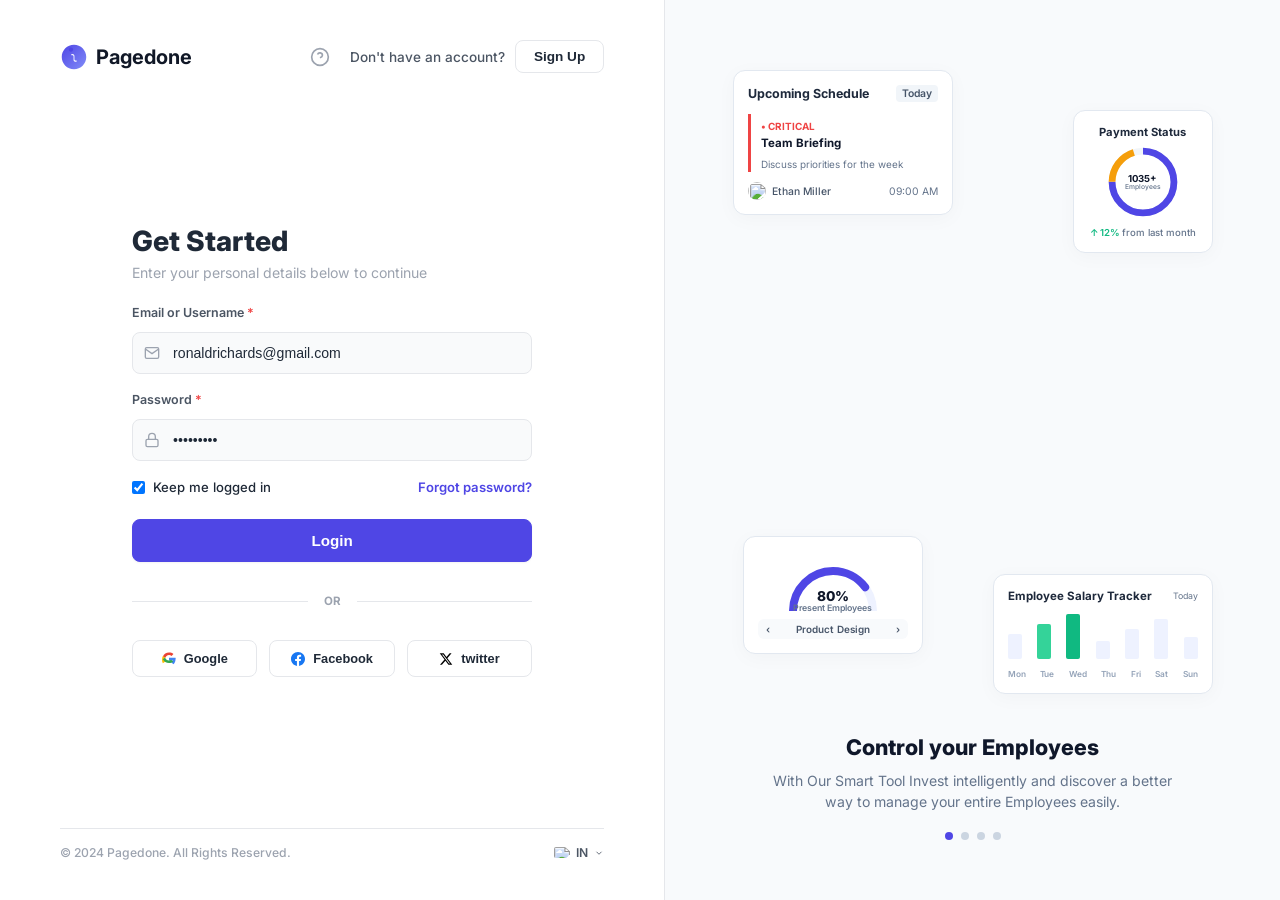
==== frontend/index.html @ 787dd446 "Refactor project architecture into src and frontend directories" ====
<!DOCTYPE html>
<html lang="en">
<head>
  <meta charset="UTF-8">
  <meta name="viewport" content="width=device-width, initial-scale=1.0">
  <title>Pagedone HR Dashboard</title>
  <link rel="preconnect" href="https://fonts.googleapis.com">
  <link rel="preconnect" href="https://fonts.gstatic.com" crossorigin>
  <link href="https://fonts.googleapis.com/css2?family=Inter:wght@400;500;600;700&display=swap" rel="stylesheet">
  <link rel="stylesheet" href="css/styles.css">
</head>
<body>
  <!-- Login Page Container -->
  <div id="loginPageView" style="display: flex; min-height: 100vh; font-family: 'Inter', sans-serif; background: #FFFFFF; width: 100%;">
    <!-- Left panel (Auth Form) -->
    <div style="flex: 1.1; display: flex; flex-direction: column; justify-content: space-between; padding: 40px 60px; box-sizing: border-box; min-width: 480px; position: relative;">
      
      <!-- Top header bar -->
      <div style="display: flex; justify-content: space-between; align-items: center; width: 100%;">
        <!-- Brand logo -->
        <div style="display: flex; align-items: center; gap: 8px;">
          <svg width="28" height="28" viewBox="0 0 32 32" fill="none" xmlns="http://www.w3.org/2000/svg">
            <path d="M16 2C8.268 2 2 8.268 2 16C2 23.732 8.268 30 16 30C23.732 30 30 23.732 30 16C30 8.268 23.732 2 16 2ZM18.25 21.5C16.5 21.5 15.5 20.5 15.5 19V15.5C15.5 14.5 15 14 14 14H13V12.5H14C15.5 12.5 16.5 13.5 16.5 15V18.5C16.5 19.5 17 20 18 20H19V21.5H18.25Z" fill="url(#login-brand-grad)"/>
            <path d="M12.5 10C13.8807 10 15 8.88071 15 7.5C15 6.11929 13.8807 5 12.5 5C11.1193 5 10 6.11929 10 7.5C10 8.88071 11.1193 10 12.5 10Z" fill="#4F46E5"/>
            <defs>
              <linearGradient id="login-brand-grad" x1="2" y1="2" x2="30" y2="30" gradientUnits="userSpaceOnUse">
                <stop stop-color="#4F46E5"/>
                <stop offset="1" stop-color="#818CF8"/>
              </linearGradient>
            </defs>
          </svg>
          <span style="font-size: 1.25rem; font-weight: 700; color: #111827;">Pagedone</span>
        </div>

        <!-- Help and Sign up -->
        <div style="display: flex; align-items: center; gap: 20px;">
          <!-- Help Icon -->
          <a href="#" style="color: var(--text-muted); display: flex; align-items: center; justify-content: center; text-decoration: none;">
            <svg width="20" height="20" viewBox="0 0 24 24" fill="none" stroke="currentColor" stroke-width="2"><circle cx="12" cy="12" r="10"></circle><path d="M9.09 9a3 3 0 0 1 5.83 1c0 2-3 3-3 3"></path><line x1="12" y1="17" x2="12.01" y2="17"></line></svg>
          </a>
          <div style="display: flex; align-items: center; gap: 10px;">
            <span style="font-size: 0.85rem; color: var(--text-medium); font-weight: 500;">Don't have an account?</span>
            <button style="border: 1px solid var(--border); background: white; color: var(--text-dark); padding: 8px 18px; border-radius: 8px; font-size: 0.85rem; font-weight: 600; cursor: pointer; transition: all 0.2s;">Sign Up</button>
          </div>
        </div>
      </div>

      <!-- Auth views wrapper -->
      <div style="max-width: 400px; width: 100%; margin: 60px auto; position: relative;">
        
        <!-- 1. Login View -->
        <div id="loginFormContainer" style="display: flex; flex-direction: column; gap: 24px; width: 100%;">
          <div>
            <h2 style="font-size: 1.75rem; font-weight: 800; color: var(--text-dark); margin: 0 0 6px 0;">Get Started</h2>
            <p style="font-size: 0.88rem; color: var(--text-muted); margin: 0;">Enter your personal details below to continue</p>
          </div>

          <form id="loginForm" style="display: flex; flex-direction: column; gap: 18px;">
            <!-- Email / Username field -->
            <div class="form-group">
              <label style="font-size: 0.78rem; font-weight: 600; color: var(--text-medium); margin-bottom: 6px; display: block;">Email or Username <span style="color: var(--red);">*</span></label>
              <div style="position: relative; width: 100%;">
                <input type="text" id="loginUsername" style="width: 100%; padding: 12px 12px 12px 40px; border: 1px solid var(--border); border-radius: 8px; font-size: 0.88rem; box-sizing: border-box;" placeholder="ronaldrichards@pagedone.com" required value="ronaldrichards@gmail.com">
                <span style="position: absolute; left: 12px; top: 50%; transform: translateY(-50%); color: var(--text-muted); display: flex; align-items: center; justify-content: center;">
                  <svg width="16" height="16" viewBox="0 0 24 24" fill="none" stroke="currentColor" stroke-width="2"><path d="M4 4h16c1.1 0 2 .9 2 2v12c0 1.1-.9 2-2 2H4c-1.1 0-2-.9-2-2V6c0-1.1.9-2 2-2z"></path><polyline points="22,6 12,13 2,6"></polyline></svg>
                </span>
              </div>
            </div>

            <!-- Password field -->
            <div class="form-group">
              <label style="font-size: 0.78rem; font-weight: 600; color: var(--text-medium); margin-bottom: 6px; display: block;">Password <span style="color: var(--red);">*</span></label>
              <div style="position: relative; width: 100%;">
                <input type="password" id="loginPassword" style="width: 100%; padding: 12px 12px 12px 40px; border: 1px solid var(--border); border-radius: 8px; font-size: 0.88rem; box-sizing: border-box;" placeholder="••••••••••" required value="123456789">
                <span style="position: absolute; left: 12px; top: 50%; transform: translateY(-50%); color: var(--text-muted); display: flex; align-items: center; justify-content: center;">
                  <svg width="16" height="16" viewBox="0 0 24 24" fill="none" stroke="currentColor" stroke-width="2"><rect x="3" y="11" width="18" height="11" rx="2" ry="2"></rect><path d="M7 11V7a5 5 0 0 1 10 0v4"></path></svg>
                </span>
              </div>
            </div>

            <!-- Remember me row -->
            <div style="display: flex; justify-content: space-between; align-items: center;">
              <label style="display: flex; align-items: center; gap: 8px; font-size: 0.82rem; color: var(--text-dark); cursor: pointer; font-weight: 500;">
                <input type="checkbox" id="loginKeepMe" checked style="cursor: pointer;">
                Keep me logged in
              </label>
              <a href="#" id="forgotPasswordBtn" style="font-size: 0.82rem; color: var(--primary); text-decoration: none; font-weight: 600;">Forgot password?</a>
            </div>

            <!-- Login Button -->
            <button type="submit" class="btn-primary" style="width: 100%; padding: 12px; border-radius: 8px; background: var(--primary); border: 1px solid var(--primary); font-size: 0.95rem; font-weight: 700; cursor: pointer; color: white; margin-top: 6px; box-shadow: var(--shadow-sm);">Login</button>
          </form>

          <!-- OR Divider -->
          <div style="display: flex; align-items: center; justify-content: center; width: 100%; gap: 16px; margin: 8px 0;">
            <div style="flex-grow: 1; height: 1px; background: var(--border);"></div>
            <span style="font-size: 0.72rem; color: var(--text-muted); font-weight: 700;">OR</span>
            <div style="flex-grow: 1; height: 1px; background: var(--border);"></div>
          </div>

          <!-- OAuth Grid -->
          <div style="display: grid; grid-template-columns: 1fr 1fr 1fr; gap: 12px; width: 100%;">
            <button type="button" style="border: 1px solid var(--border); border-radius: 8px; padding: 10px; background: white; font-size: 0.8rem; font-weight: 600; color: var(--text-dark); display: flex; align-items: center; justify-content: center; gap: 8px; cursor: pointer;">
              <svg width="14" height="14" viewBox="0 0 24 24"><path fill="#EA4335" d="M12 5.04c1.67 0 3.19.57 4.37 1.7l3.26-3.26C17.66 1.7 15.02 1 12 1 7.35 1 3.39 3.65 1.5 7.5l3.85 2.99C6.27 7.23 8.89 5.04 12 5.04z"/><path fill="#4285F4" d="M23.49 12.27c0-.82-.07-1.6-.21-2.36H12v4.47h6.44c-.28 1.48-1.12 2.73-2.38 3.58l3.7 2.87c2.16-1.99 3.41-4.92 3.41-8.56z"/><path fill="#FBBC05" d="M5.35 14.5c-.24-.72-.38-1.49-.38-2.3s.14-1.58.38-2.3L1.5 6.91C.54 8.84 0 10.97 0 13.2s.54 4.36 1.5 6.29l3.85-2.99z"/><path fill="#34A853" d="M12 18.96c3.02 0 5.56-.99 7.41-2.69l-3.7-2.87c-1.02.68-2.33 1.1-3.71 1.1-3.11 0-5.73-2.19-6.67-5.14L1.48 12.5C3.37 16.35 7.33 18.96 12 18.96z"/></svg>
              Google
            </button>
            <button type="button" style="border: 1px solid var(--border); border-radius: 8px; padding: 10px; background: white; font-size: 0.8rem; font-weight: 600; color: var(--text-dark); display: flex; align-items: center; justify-content: center; gap: 8px; cursor: pointer;">
              <svg width="14" height="14" viewBox="0 0 24 24" fill="#1877F2"><path d="M24 12.073c0-6.627-5.373-12-12-12s-12 5.373-12 12c0 5.99 4.388 10.954 10.125 11.854v-8.385H7.078v-3.47h3.047V9.43c0-3.007 1.792-4.669 4.533-4.669 1.312 0 2.686.235 2.686.235v2.953H15.83c-1.491 0-1.956.925-1.956 1.874v2.25h3.328l-.532 3.47h-2.796v8.385C19.612 23.027 24 18.062 24 12.073z"/></svg>
              Facebook
            </button>
            <button type="button" style="border: 1px solid var(--border); border-radius: 8px; padding: 10px; background: white; font-size: 0.8rem; font-weight: 600; color: var(--text-dark); display: flex; align-items: center; justify-content: center; gap: 8px; cursor: pointer;">
              <svg width="14" height="14" viewBox="0 0 24 24" fill="#000000"><path d="M18.244 2.25h3.308l-7.227 8.26 8.502 11.24H16.17l-5.214-6.817L4.99 21.75H1.68l7.73-8.835L1.254 2.25H8.08l4.713 6.231zm-1.161 17.52h1.833L7.084 4.126H5.117z"/></svg>
              twitter
            </button>
          </div>
        </div>

        <!-- 2. Forgot Password View -->
        <div id="forgotPasswordContainer" style="display: none; flex-direction: column; gap: 24px; width: 100%;">
          <div>
            <h2 style="font-size: 1.75rem; font-weight: 800; color: var(--text-dark); margin: 0 0 6px 0;">Forgot Password</h2>
            <p style="font-size: 0.88rem; color: var(--text-muted); margin: 0;">Please enter your registered email ID</p>
          </div>

          <form id="forgotPasswordForm" style="display: flex; flex-direction: column; gap: 18px;">
            <!-- Email field -->
            <div class="form-group">
              <label style="font-size: 0.78rem; font-weight: 600; color: var(--text-medium); margin-bottom: 6px; display: block;">Email or Username <span style="color: var(--red);">*</span></label>
              <div style="position: relative; width: 100%;">
                <input type="text" id="forgotUsername" style="width: 100%; padding: 12px 12px 12px 40px; border: 1px solid var(--border); border-radius: 8px; font-size: 0.88rem; box-sizing: border-box;" placeholder="ronaldrichards@pagedone.com" required value="ronaldrichards@gmail.com">
                <span style="position: absolute; left: 12px; top: 50%; transform: translateY(-50%); color: var(--text-muted); display: flex; align-items: center; justify-content: center;">
                  <svg width="16" height="16" viewBox="0 0 24 24" fill="none" stroke="currentColor" stroke-width="2"><path d="M4 4h16c1.1 0 2 .9 2 2v12c0 1.1-.9 2-2 2H4c-1.1 0-2-.9-2-2V6c0-1.1.9-2 2-2z"></path><polyline points="22,6 12,13 2,6"></polyline></svg>
                </span>
              </div>
            </div>

            <p style="font-size: 0.78rem; color: var(--text-muted); margin: 0;">We will send a verification code to your registered email ID</p>

            <!-- Next Button -->
            <button type="submit" class="btn-primary" style="width: 100%; padding: 12px; border-radius: 8px; background: var(--primary); border: 1px solid var(--primary); font-size: 0.95rem; font-weight: 700; cursor: pointer; color: white; margin-top: 6px; box-shadow: var(--shadow-sm);">Next</button>
            <button type="button" id="backToLoginBtn" style="width: 100%; padding: 8px; border-radius: 8px; border: 1px solid var(--border); background: white; font-size: 0.82rem; font-weight: 600; cursor: pointer; color: var(--text-medium); margin-top: -6px;">Back to Login</button>
        </form>
        </div>

        <!-- 3. Enter OTP View -->
        <div id="otpFormContainer" style="display: none; flex-direction: column; gap: 24px; width: 100%;">
          <div>
            <h2 style="font-size: 1.75rem; font-weight: 800; color: var(--text-dark); margin: 0 0 6px 0;">Enter OTP</h2>
            <p style="font-size: 0.88rem; color: var(--text-muted); margin: 0;">Please enter your verification code</p>
          </div>

          <form id="otpForm" style="display: flex; flex-direction: column; gap: 18px;">
            <!-- OTP Input Fields Grid -->
            <div style="display: grid; grid-template-columns: repeat(4, 1fr); gap: 12px; margin: 10px 0;">
              <input type="text" class="otp-digit" id="otp1" maxlength="1" style="width: 100%; height: 60px; text-align: center; font-size: 1.6rem; font-weight: 700; border: 1px solid var(--border); border-radius: 12px; box-sizing: border-box;" value="1" required>
              <input type="text" class="otp-digit" id="otp2" maxlength="1" style="width: 100%; height: 60px; text-align: center; font-size: 1.6rem; font-weight: 700; border: 1px solid var(--border); border-radius: 12px; box-sizing: border-box;" value="5" required>
              <input type="text" class="otp-digit" id="otp3" maxlength="1" style="width: 100%; height: 60px; text-align: center; font-size: 1.6rem; font-weight: 700; border: 1px solid var(--border); border-radius: 12px; box-sizing: border-box;" value="0" required>
              <input type="text" class="otp-digit" id="otp4" maxlength="1" style="width: 100%; height: 60px; text-align: center; font-size: 1.6rem; font-weight: 700; border: 1px solid var(--border); border-radius: 12px; box-sizing: border-box;" value="9" required>
            </div>

            <p style="font-size: 0.78rem; color: var(--text-muted); margin: 0;">We have sent to verification code to your registered email ID</p>

            <!-- Next Button -->
            <button type="submit" class="btn-primary" style="width: 100%; padding: 12px; border-radius: 8px; background: var(--primary); border: 1px solid var(--primary); font-size: 0.95rem; font-weight: 700; cursor: pointer; color: white; margin-top: 6px; box-shadow: var(--shadow-sm);">Next</button>
            <button type="button" id="backToForgotBtn" style="width: 100%; padding: 8px; border-radius: 8px; border: 1px solid var(--border); background: white; font-size: 0.82rem; font-weight: 600; cursor: pointer; color: var(--text-medium); margin-top: -6px;">Back</button>
          </form>
        </div>

        <!-- 4. New Password View -->
        <div id="newPasswordFormContainer" style="display: none; flex-direction: column; gap: 24px; width: 100%;">
          <div>
            <h2 style="font-size: 1.75rem; font-weight: 800; color: var(--text-dark); margin: 0 0 6px 0;">New Password</h2>
            <p style="font-size: 0.88rem; color: var(--text-muted); margin: 0;">Please enter a new password</p>
          </div>

          <form id="newPasswordForm" style="display: flex; flex-direction: column; gap: 18px;">
            <!-- New Password field -->
            <div class="form-group">
              <label style="font-size: 0.78rem; font-weight: 600; color: var(--text-medium); margin-bottom: 6px; display: block;">New Password <span style="color: var(--red);">*</span></label>
              <div style="position: relative; width: 100%;">
                <input type="password" id="newPassVal" style="width: 100%; padding: 12px 12px 12px 40px; border: 1px solid var(--border); border-radius: 8px; font-size: 0.88rem; box-sizing: border-box;" placeholder="••••••••••" required value="123456789">
                <span style="position: absolute; left: 12px; top: 50%; transform: translateY(-50%); color: var(--text-muted); display: flex; align-items: center; justify-content: center;">
                  <svg width="16" height="16" viewBox="0 0 24 24" fill="none" stroke="currentColor" stroke-width="2"><rect x="3" y="11" width="18" height="11" rx="2" ry="2"></rect><path d="M7 11V7a5 5 0 0 1 10 0v4"></path></svg>
                </span>
              </div>
            </div>

            <!-- Re-enter Password field -->
            <div class="form-group">
              <label style="font-size: 0.78rem; font-weight: 600; color: var(--text-medium); margin-bottom: 6px; display: block;">Re-enter Password <span style="color: var(--red);">*</span></label>
              <div style="position: relative; width: 100%;">
                <input type="password" id="newPassConfirmVal" style="width: 100%; padding: 12px 12px 12px 40px; border: 1px solid var(--border); border-radius: 8px; font-size: 0.88rem; box-sizing: border-box;" placeholder="••••••••••" required value="123456789">
                <span style="position: absolute; left: 12px; top: 50%; transform: translateY(-50%); color: var(--text-muted); display: flex; align-items: center; justify-content: center;">
                  <svg width="16" height="16" viewBox="0 0 24 24" fill="none" stroke="currentColor" stroke-width="2"><rect x="3" y="11" width="18" height="11" rx="2" ry="2"></rect><path d="M7 11V7a5 5 0 0 1 10 0v4"></path></svg>
                </span>
              </div>
            </div>

            <!-- Change Password Button -->
            <button type="submit" class="btn-primary" style="width: 100%; padding: 12px; border-radius: 8px; background: var(--primary); border: 1px solid var(--primary); font-size: 0.95rem; font-weight: 700; cursor: pointer; color: white; margin-top: 6px; box-shadow: var(--shadow-sm);">Change Password</button>
            <button type="button" id="backToOtpBtn" style="width: 100%; padding: 8px; border-radius: 8px; border: 1px solid var(--border); background: white; font-size: 0.82rem; font-weight: 600; cursor: pointer; color: var(--text-medium); margin-top: -6px;">Back</button>
          </form>
        </div>

      </div>

      <!-- Bottom footer bar -->
      <div style="display: flex; justify-content: space-between; align-items: center; width: 100%; border-top: 1px solid var(--border); padding-top: 16px;">
        <span style="font-size: 0.76rem; color: var(--text-muted); font-weight: 500;">© 2024 Pagedone. All Rights Reserved.</span>
        <!-- Flag drop -->
        <div style="display: flex; align-items: center; gap: 6px; cursor: pointer; font-size: 0.76rem; color: var(--text-medium); font-weight: 600;">
          <img src="https://flagcdn.com/w20/in.png" alt="IN" style="width: 16px; height: 11px; border-radius: 2px;">
          <span>IN</span>
          <svg width="10" height="10" viewBox="0 0 24 24" fill="none" stroke="currentColor" stroke-width="2"><polyline points="6 9 12 15 18 9"></polyline></svg>
        </div>
      </div>

    </div>

    <!-- Right panel (Illustrated Slides Hero) -->
    <div style="flex: 1; background: #F8FAFC; display: flex; flex-direction: column; justify-content: space-between; padding: 40px 60px; box-sizing: border-box; align-items: center; position: relative; border-left: 1px solid var(--border); overflow: hidden;">
      
      <!-- Top mock illustration cards container -->
      <div style="flex-grow: 1; display: flex; align-items: center; justify-content: center; width: 100%; position: relative; max-width: 480px; height: 420px;">
        
        <!-- Main Stacked UI Cards Mockup -->
        
        <!-- Mock Card 1: Upcoming Schedule -->
        <div style="background: white; border: 1px solid #E2E8F0; border-radius: 12px; padding: 14px; width: 220px; box-shadow: 0 4px 20px rgba(0,0,0,0.03); position: absolute; left: 0px; top: 30px; z-index: 2;">
          <div style="display: flex; justify-content: space-between; align-items: center; margin-bottom: 12px;">
            <strong style="font-size: 0.78rem; color: #1E293B;">Upcoming Schedule</strong>
            <span style="background: #F1F5F9; border-radius: 4px; padding: 2px 6px; font-size: 0.65rem; font-weight: 600; color: #475569;">Today</span>
          </div>
          <div style="border-left: 3px solid #EF4444; padding-left: 10px; margin-bottom: 10px;">
            <span style="font-size: 0.62rem; font-weight: 700; color: #EF4444; text-transform: uppercase;">• Critical</span>
            <strong style="font-size: 0.72rem; color: #0F172A; display: block; margin: 2px 0;">Team Briefing</strong>
            <span style="font-size: 0.62rem; color: #64748B;">Discuss priorities for the week</span>
          </div>
          <div style="display: flex; align-items: center; gap: 6px; margin-top: 8px;">
            <img src="https://images.unsplash.com/photo-1534528741775-53994a69daeb?auto=format&fit=crop&q=80&w=60" style="width: 18px; height: 18px; border-radius: 50%; object-fit: cover;">
            <span style="font-size: 0.65rem; color: #475569; font-weight: 500;">Ethan Miller</span>
            <span style="font-size: 0.65rem; color: #64748B; margin-left: auto;">09:00 AM</span>
          </div>
        </div>

        <!-- Mock Card 2: Payment Status Circular Donut -->
        <div style="background: white; border: 1px solid #E2E8F0; border-radius: 12px; padding: 14px; width: 140px; box-shadow: 0 4px 20px rgba(0,0,0,0.03); position: absolute; right: 0px; top: 70px; z-index: 3; text-align: center;">
          <strong style="font-size: 0.7rem; color: #1E293B; display: block; margin-bottom: 8px;">Payment Status</strong>
          <div style="width: 70px; height: 70px; margin: 0 auto; position: relative; display: flex; align-items: center; justify-content: center;">
            <!-- Simple SVG donut ring representation -->
            <svg width="70" height="70" viewBox="0 0 36 36" style="transform: rotate(-90deg);">
              <circle cx="18" cy="18" r="15.91" fill="none" stroke="#F1F5F9" stroke-width="3.5"></circle>
              <circle cx="18" cy="18" r="15.91" fill="none" stroke="#4F46E5" stroke-width="3.5" stroke-dasharray="75 100"></circle>
              <circle cx="18" cy="18" r="15.91" fill="none" stroke="#F59E0B" stroke-width="3.5" stroke-dasharray="20 100" stroke-dashoffset="-75"></circle>
            </svg>
            <div style="position: absolute; font-size: 0.6rem; font-weight: 700; color: #0F172A;">
              1035+
              <span style="font-size: 0.42rem; display: block; font-weight: 500; color: #64748B; margin-top:-2px;">Employees</span>
            </div>
          </div>
          <div style="margin-top: 10px; font-size: 0.6rem; color: #10B981; font-weight: 600;">
            ↑ 12% <span style="color: #64748B; font-weight: 500;">from last month</span>
          </div>
        </div>

        <!-- Mock Card 3: Present Gauge -->
        <div style="background: white; border: 1px solid #E2E8F0; border-radius: 12px; padding: 14px; width: 180px; box-shadow: 0 4px 20px rgba(0,0,0,0.03); position: absolute; left: 10px; bottom: 80px; z-index: 3;">
          <div style="display: flex; align-items: center; justify-content: center; position: relative; height: 60px; margin-bottom: 8px;">
            <svg width="100" height="50" style="position: absolute; bottom: 0;">
              <path d="M 10 50 A 40 40 0 0 1 90 50" fill="none" stroke="#EEF2FF" stroke-width="8" stroke-linecap="round"></path>
              <path d="M 10 50 A 40 40 0 0 1 90 50" fill="none" stroke="#4F46E5" stroke-width="8" stroke-linecap="round" stroke-dasharray="100 200"></path>
            </svg>
            <div style="position: absolute; bottom: -2px; font-size: 0.85rem; font-weight: 800; color: #0F172A; text-align: center;">
              80%
              <span style="font-size: 0.55rem; color: #64748B; display: block; font-weight: 600; margin-top:-2px;">Present Employees</span>
            </div>
          </div>
          <div style="display: flex; justify-content: space-between; align-items: center; background: #F8FAFC; border-radius: 6px; padding: 4px 8px; font-size: 0.62rem; color: #475569; font-weight: 600;">
            <span>‹</span>
            <span>Product Design</span>
            <span>›</span>
          </div>
        </div>

        <!-- Mock Card 4: Salary Tracker chart -->
        <div style="background: white; border: 1px solid #E2E8F0; border-radius: 12px; padding: 14px; width: 220px; box-shadow: 0 4px 20px rgba(0,0,0,0.03); position: absolute; right: 0px; bottom: 40px; z-index: 2;">
          <div style="display: flex; justify-content: space-between; align-items: center; margin-bottom: 10px;">
            <strong style="font-size: 0.72rem; color: #1E293B;">Employee Salary Tracker</strong>
            <span style="font-size: 0.55rem; color: #64748B;">Today</span>
          </div>
          <div style="display: flex; justify-content: space-between; align-items: flex-end; height: 50px; padding: 4px 0;">
            <div style="width: 14px; height: 25px; background: #EEF2FF; border-radius: 2px;"></div>
            <div style="width: 14px; height: 35px; background: #34D399; border-radius: 2px;"></div>
            <div style="width: 14px; height: 45px; background: #10B981; border-radius: 2px;"></div>
            <div style="width: 14px; height: 18px; background: #EEF2FF; border-radius: 2px;"></div>
            <div style="width: 14px; height: 30px; background: #EEF2FF; border-radius: 2px;"></div>
            <div style="width: 14px; height: 40px; background: #EEF2FF; border-radius: 2px;"></div>
            <div style="width: 14px; height: 22px; background: #EEF2FF; border-radius: 2px;"></div>
          </div>
          <div style="display: flex; justify-content: space-between; margin-top: 6px; font-size: 0.52rem; color: #94A3B8; font-weight: 600;">
            <span>Mon</span><span>Tue</span><span>Wed</span><span>Thu</span><span>Fri</span><span>Sat</span><span>Sun</span>
          </div>
        </div>

      </div>

      <!-- Slide description block -->
      <div style="text-align: center; max-width: 420px; margin-bottom: 20px;">
        <h3 style="font-size: 1.35rem; font-weight: 800; color: #0F172A; margin: 0 0 10px 0;">Control your Employees</h3>
        <p style="font-size: 0.88rem; color: #64748B; line-height: 1.5; margin: 0 0 20px 0;">With Our Smart Tool Invest intelligently and discover a better way to manage your entire Employees easily.</p>
        
        <!-- dot pagination -->
        <div style="display: flex; gap: 8px; justify-content: center;">
          <span id="loginDot1" style="width: 8px; height: 8px; border-radius: 50%; background: #4F46E5; display: inline-block;"></span>
          <span id="loginDot2" style="width: 8px; height: 8px; border-radius: 50%; background: #CBD5E1; display: inline-block;"></span>
          <span id="loginDot3" style="width: 8px; height: 8px; border-radius: 50%; background: #CBD5E1; display: inline-block;"></span>
          <span id="loginDot4" style="width: 8px; height: 8px; border-radius: 50%; background: #CBD5E1; display: inline-block;"></span>
        </div>
      </div>

    </div>
  </div>

  <div class="app-container hidden">
    <!-- Sidebar -->
    <aside class="sidebar" id="sidebar">
      <div class="sidebar-header">
        <div class="brand">
          <svg class="brand-logo" width="28" height="28" viewBox="0 0 32 32" fill="none" xmlns="http://www.w3.org/2000/svg">
            <path d="M16 2C8.268 2 2 8.268 2 16C2 23.732 8.268 30 16 30C23.732 30 30 23.732 30 16C30 8.268 23.732 2 16 2ZM18.25 21.5C16.5 21.5 15.5 20.5 15.5 19V15.5C15.5 14.5 15 14 14 14H13V12.5H14C15.5 12.5 16.5 13.5 16.5 15V18.5C16.5 19.5 17 20 18 20H19V21.5H18.25Z" fill="url(#brand-grad)"/>
            <path d="M12.5 10C13.8807 10 15 8.88071 15 7.5C15 6.11929 13.8807 5 12.5 5C11.1193 5 10 6.11929 10 7.5C10 8.88071 11.1193 10 12.5 10Z" fill="#4F46E5"/>
            <defs>
              <linearGradient id="brand-grad" x1="2" y1="2" x2="30" y2="30" gradientUnits="userSpaceOnUse">
                <stop stop-color="#4F46E5"/>
                <stop offset="1" stop-color="#818CF8"/>
              </linearGradient>
            </defs>
          </svg>
          <span class="brand-name">Pagedone</span>
        </div>
        <button class="sidebar-toggle" id="sidebarToggle" aria-label="Toggle Sidebar">
          <svg width="16" height="16" viewBox="0 0 24 24" fill="none" stroke="currentColor" stroke-width="2" stroke-linecap="round" stroke-linejoin="round"><polyline points="15 18 9 12 15 6"></polyline></svg>
        </button>
      </div>

      <div class="sidebar-menu">
        <div class="menu-group">
          <span class="menu-title">MENU</span>
          <nav class="menu-nav">
            <a href="#" class="menu-item active" id="navDashboard">
              <svg class="menu-icon" width="20" height="20" viewBox="0 0 24 24" fill="none" stroke="currentColor" stroke-width="2" stroke-linecap="round" stroke-linejoin="round"><rect x="3" y="3" width="7" height="9"></rect><rect x="14" y="3" width="7" height="5"></rect><rect x="14" y="12" width="7" height="9"></rect><rect x="3" y="16" width="7" height="5"></rect></svg>
              <span class="menu-text">Dashboard</span>
            </a>
            <a href="#" class="menu-item" id="navEmployees">
              <svg class="menu-icon" width="20" height="20" viewBox="0 0 24 24" fill="none" stroke="currentColor" stroke-width="2" stroke-linecap="round" stroke-linejoin="round"><path d="M17 21v-2a4 4 0 0 0-4-4H5a4 4 0 0 0-4 4v2"></path><circle cx="9" cy="7" r="4"></circle><path d="M23 21v-2a4 4 0 0 0-3-3.87"></path><path d="M16 3.13a4 4 0 0 1 0 7.75"></path></svg>
              <span class="menu-text">Employees</span>
            </a>
            <a href="#" class="menu-item" id="navAttendances">
              <svg class="menu-icon" width="20" height="20" viewBox="0 0 24 24" fill="none" stroke="currentColor" stroke-width="2" stroke-linecap="round" stroke-linejoin="round"><path d="M22 11.08V12a10 10 0 1 1-5.93-9.14"></path><polyline points="22 4 12 14.01 9 11.01"></polyline></svg>
              <span class="menu-text">Attendances</span>
            </a>
            <a href="#" class="menu-item" id="navCalendar">
              <svg class="menu-icon" width="20" height="20" viewBox="0 0 24 24" fill="none" stroke="currentColor" stroke-width="2" stroke-linecap="round" stroke-linejoin="round"><rect x="3" y="4" width="18" height="18" rx="2" ry="2"></rect><line x1="16" y1="2" x2="16" y2="6"></line><line x1="8" y1="2" x2="8" y2="6"></line><line x1="3" y1="10" x2="21" y2="10"></line></svg>
              <span class="menu-text">Calendar</span>
            </a>
            <a href="#" class="menu-item" id="navLeaves">
              <svg class="menu-icon" width="20" height="20" viewBox="0 0 24 24" fill="none" stroke="currentColor" stroke-width="2" stroke-linecap="round" stroke-linejoin="round"><path d="M10 22H5a2 2 0 0 1-2-2V4a2 2 0 0 1 2-2h5"></path><polyline points="17 16 22 11 17 6"></polyline><line x1="22" y1="11" x2="10" y2="11"></line></svg>
              <span class="menu-text">Leaves</span>
            </a>
            <a href="#" class="menu-item" id="navPayroll">
              <svg class="menu-icon" width="20" height="20" viewBox="0 0 24 24" fill="none" stroke="currentColor" stroke-width="2" stroke-linecap="round" stroke-linejoin="round"><line x1="12" y1="1" x2="12" y2="23"></line><path d="M17 5H9.5a3.5 3.5 0 0 0 0 7h5a3.5 3.5 0 0 1 0 7H6"></path></svg>
              <span class="menu-text">Payroll</span>
            </a>
            <a href="#" class="menu-item" id="navDocuments">
              <svg class="menu-icon" width="20" height="20" viewBox="0 0 24 24" fill="none" stroke="currentColor" stroke-width="2" stroke-linecap="round" stroke-linejoin="round"><path d="M14 2H6a2 2 0 0 0-2 2v16a2 2 0 0 0 2 2h12a2 2 0 0 0 2-2V8z"></path><polyline points="14 2 14 8 20 8"></polyline></svg>
              <span class="menu-text">Documents</span>
            </a>
          </nav>
        </div>

        <div class="menu-group">
          <span class="menu-title">USER</span>
          <nav class="menu-nav">
            <a href="#" class="menu-item" id="navApps">
              <svg class="menu-icon" width="20" height="20" viewBox="0 0 24 24" fill="none" stroke="currentColor" stroke-width="2" stroke-linecap="round" stroke-linejoin="round"><rect x="3" y="3" width="7" height="7"></rect><rect x="14" y="3" width="7" height="7"></rect><rect x="14" y="14" width="7" height="7"></rect><rect x="3" y="14" width="7" height="7"></rect></svg>
              <span class="menu-text">Apps & Integration</span>
            </a>
            <a href="#" class="menu-item" id="navSettings">
              <svg class="menu-icon" width="20" height="20" viewBox="0 0 24 24" fill="none" stroke="currentColor" stroke-width="2" stroke-linecap="round" stroke-linejoin="round"><circle cx="12" cy="12" r="3"></circle><path d="M19.4 15a1.65 1.65 0 0 0 .33 1.82l.06.06a2 2 0 1 1-2.83 2.83l-.06-.06a1.65 1.65 0 0 0-1.82-.33 1.65 1.65 0 0 0-1 1.51V21a2 2 0 0 1-4 0v-.09A1.65 1.65 0 0 0 9 19.4a1.65 1.65 0 0 0-1.82.33l-.06.06a2 2 0 1 1-2.83-2.83l.06-.06a1.65 1.65 0 0 0 .33-1.82 1.65 1.65 0 0 0-1.51-1H3a2 2 0 0 1 0-4h.09A1.65 1.65 0 0 0 4.6 9a1.65 1.65 0 0 0-.33-1.82l-.06-.06a2 2 0 1 1 2.83-2.83l.06.06a1.65 1.65 0 0 0 1.82.33H9a1.65 1.65 0 0 0 1-1.51V3a2 2 0 0 1 4 0v.09a1.65 1.65 0 0 0 1 1.51 1.65 1.65 0 0 0 1.82-.33l.06-.06a2 2 0 1 1 2.83 2.83l-.06.06a1.65 1.65 0 0 0-.33 1.82V9a1.65 1.65 0 0 0 1.51 1H21a2 2 0 0 1 0 4h-.09a1.65 1.65 0 0 0-1.51 1z"></path></svg>
              <span class="menu-text">Settings</span>
            </a>
            <a href="#" class="menu-item">
              <svg class="menu-icon" width="20" height="20" viewBox="0 0 24 24" fill="none" stroke="currentColor" stroke-width="2" stroke-linecap="round" stroke-linejoin="round"><path d="M9.09 9a3 3 0 0 1 5.83 1c0 2-3 3-3 3"></path><line x1="12" y1="17" x2="12.01" y2="17"></line><circle cx="12" cy="12" r="10"></circle></svg>
              <span class="menu-text">Help & Support</span>
            </a>
          </nav>
        </div>
      </div>

      <div class="sidebar-footer">
        <div class="user-profile">
          <img class="user-avatar" id="globalProfileAvatar" src="https://images.unsplash.com/photo-1534528741775-53994a69daeb?auto=format&fit=crop&q=80&w=100" alt="Ronald Richards">
          <div class="user-info">
            <span class="user-name">Ronald Richards</span>
            <span class="user-email">@ronaldrich</span>
          </div>
          <svg class="user-chevron" width="16" height="16" viewBox="0 0 24 24" fill="none" stroke="currentColor" stroke-width="2" stroke-linecap="round" stroke-linejoin="round"><polyline points="9 18 15 12 9 6"></polyline></svg>
        </div>
      </div>
    </aside>

    <!-- Main Workspace -->
    <main class="main-content">
      <!-- Topbar Header -->
      <header class="topbar">
        <div class="topbar-left">
          <h2 class="welcome-text">Welcome back, <span class="highlight-name">Ronald!</span></h2>
          <nav class="breadcrumb" id="breadcrumbNav">
            <a href="#" class="breadcrumb-item">Home</a>
          </nav>
        </div>
        <div class="topbar-right">
          <div class="search-container">
            <svg class="search-icon" width="18" height="18" viewBox="0 0 24 24" fill="none" stroke="currentColor" stroke-width="2"><circle cx="11" cy="11" r="8"></circle><line x1="21" y1="21" x2="16.65" y2="16.65"></line></svg>
            <input type="text" class="search-input" id="globalSearch" placeholder="Search...">
          </div>
          <button class="topbar-btn" aria-label="Notifications" id="notificationBtn">
            <svg width="20" height="20" viewBox="0 0 24 24" fill="none" stroke="currentColor" stroke-width="2"><path d="M18 8A6 6 0 0 0 6 8c0 7-3 9-3 9h18s-3-2-3-9"></path><path d="M13.73 21a2 2 0 0 1-3.46 0"></path></svg>
          </button>
          <button class="attendance-btn" id="attendanceBtn">
            <svg width="16" height="16" viewBox="0 0 24 24" fill="none" stroke="currentColor" stroke-width="2"><rect x="3" y="4" width="18" height="18" rx="2" ry="2"></rect><line x1="16" y1="2" x2="16" y2="6"></line><line x1="8" y1="2" x2="8" y2="6"></line><line x1="3" y1="10" x2="21" y2="10"></line></svg>
            <span>Attendance</span>
          </button>
          <button class="add-btn" id="addEmployeeBtn">
            <svg width="16" height="16" viewBox="0 0 24 24" fill="none" stroke="currentColor" stroke-width="2"><line x1="12" y1="5" x2="12" y2="19"></line><line x1="5" y1="12" x2="19" y2="12"></line></svg>
            <span>Add Employee</span>
          </button>
        </div>
      </header>

      <!-- View Containers -->
      <div id="viewContainer">
        
        <!-- DASHBOARD VIEW -->
        <div id="dashboardView" class="view-container">
          <div class="dashboard-grid">
            <div class="grid-left">
              <div class="tracker-row">
                <div class="stats-card-grid">
                  <div class="stat-card">
                    <div class="stat-header">
                      <div class="stat-icon-wrapper yellow">
                        <svg class="stat-icon" width="20" height="20" viewBox="0 0 24 24" fill="none" stroke="currentColor" stroke-width="2"><path d="M20 21v-2a4 4 0 0 0-4-4H8a4 4 0 0 0-4 4v2"></path><circle cx="12" cy="7" r="4"></circle></svg>
                      </div>
                    </div>
                    <div class="stat-body">
                      <div class="stat-info">
                        <span class="stat-number" id="statNewEmployee">0</span>
                        <span class="trend-badge green"><svg width="10" height="10" viewBox="0 0 24 24" fill="none" stroke="currentColor" stroke-width="3"><polyline points="18 15 12 9 6 15"></polyline></svg> 30%</span>
                      </div>
                      <span class="stat-label">New Employee</span>
                    </div>
                  </div>
                  <div class="stat-card">
                    <div class="stat-header">
                      <div class="stat-icon-wrapper blue">
                        <svg class="stat-icon" width="20" height="20" viewBox="0 0 24 24" fill="none" stroke="currentColor" stroke-width="2"><path d="M17 21v-2a4 4 0 0 0-4-4H5a4 4 0 0 0-4 4v2"></path><circle cx="9" cy="7" r="4"></circle><path d="M23 21v-2a4 4 0 0 0-3-3.87"></path><path d="M16 3.13a4 4 0 0 1 0 7.75"></path></svg>
                      </div>
                    </div>
                    <div class="stat-body">
                      <div class="stat-info">
                        <span class="stat-number" id="statResignEmployee">0</span>
                        <span class="trend-badge green"><svg width="10" height="10" viewBox="0 0 24 24" fill="none" stroke="currentColor" stroke-width="3"><polyline points="18 15 12 9 6 15"></polyline></svg> 22%</span>
                      </div>
                      <span class="stat-label">Resign Employee</span>
                    </div>
                  </div>
                  <div class="stat-card">
                    <div class="stat-header">
                      <div class="stat-icon-wrapper light-blue">
                        <svg class="stat-icon" width="20" height="20" viewBox="0 0 24 24" fill="none" stroke="currentColor" stroke-width="2"><rect x="3" y="4" width="18" height="18" rx="2" ry="2"></rect><line x1="16" y1="2" x2="16" y2="6"></line><line x1="8" y1="2" x2="8" y2="6"></line><line x1="3" y1="10" x2="21" y2="10"></line></svg>
                      </div>
                    </div>
                    <div class="stat-body">
                      <div class="stat-info">
                        <span class="stat-number" id="statOnLeave">0</span>
                        <span class="trend-badge green"><svg width="10" height="10" viewBox="0 0 24 24" fill="none" stroke="currentColor" stroke-width="3"><polyline points="18 15 12 9 6 15"></polyline></svg> 18%</span>
                      </div>
                      <span class="stat-label">Employee on Leave</span>
                    </div>
                  </div>
                  <div class="stat-card">
                    <div class="stat-header">
                      <div class="stat-icon-wrapper pink">
                        <svg class="stat-icon" width="20" height="20" viewBox="0 0 24 24" fill="none" stroke="currentColor" stroke-width="2"><path d="M14 2H6a2 2 0 0 0-2 2v16a2 2 0 0 0 2 2h12a2 2 0 0 0 2-2V8z"></path><polyline points="14 2 14 8 20 8"></polyline></svg>
                      </div>
                    </div>
                    <div class="stat-body">
                      <div class="stat-info">
                        <span class="stat-number" id="statNewApplication">0</span>
                        <span class="trend-badge red"><svg width="10" height="10" viewBox="0 0 24 24" fill="none" stroke="currentColor" stroke-width="3"><polyline points="6 9 12 15 18 9"></polyline></svg> 30%</span>
                      </div>
                      <span class="stat-label">New Application</span>
                    </div>
                  </div>
                </div>
                <div class="chart-card">
                  <div class="chart-header">
                    <h3>Employee Tracker</h3>
                    <div class="dropdown-select">
                      <span>This week</span>
                      <svg width="14" height="14" viewBox="0 0 24 24" fill="none" stroke="currentColor" stroke-width="2"><polyline points="6 9 12 15 18 9"></polyline></svg>
                    </div>
                  </div>
                  <div class="chart-body">
                    <div class="bar-chart">
                      <div class="bar-group">
                        <div class="bar-column">
                          <div class="bar-segment dark-blue" style="height: 45%;"></div>
                          <div class="bar-segment light-blue" style="height: 15%;"></div>
                          <div class="bar-segment yellow" style="height: 10%;"></div>
                        </div>
                        <span class="bar-label">Mon</span>
                      </div>
                      <div class="bar-group">
                        <div class="bar-column">
                          <div class="bar-segment dark-blue" style="height: 50%;"></div>
                          <div class="bar-segment light-blue" style="height: 25%;"></div>
                          <div class="bar-segment yellow" style="height: 10%;"></div>
                        </div>
                        <span class="bar-label">Tue</span>
                      </div>
                      <div class="bar-group">
                        <div class="bar-column">
                          <div class="bar-segment dark-blue" style="height: 60%;"></div>
                          <div class="bar-segment light-blue" style="height: 20%;"></div>
                          <div class="bar-segment yellow" style="height: 15%;"></div>
                        </div>
                        <span class="bar-label">Wed</span>
                      </div>
                      <div class="bar-group">
                        <div class="bar-column">
                          <div class="bar-segment dark-blue" style="height: 40%;"></div>
                          <div class="bar-segment light-blue" style="height: 15%;"></div>
                          <div class="bar-segment yellow" style="height: 12%;"></div>
                        </div>
                        <span class="bar-label">Thu</span>
                      </div>
                      <div class="bar-group">
                        <div class="bar-column">
                          <div class="bar-segment dark-blue" style="height: 55%;"></div>
                          <div class="bar-segment light-blue" style="height: 20%;"></div>
                          <div class="bar-segment yellow" style="height: 10%;"></div>
                        </div>
                        <span class="bar-label">Fri</span>
                      </div>
                      <div class="bar-group">
                        <div class="bar-column">
                          <div class="bar-segment dark-blue" style="height: 35%;"></div>
                          <div class="bar-segment light-blue" style="height: 18%;"></div>
                          <div class="bar-segment yellow" style="height: 8%;"></div>
                        </div>
                        <span class="bar-label">Sat</span>
                      </div>
                      <div class="bar-group">
                        <div class="bar-column">
                          <div class="bar-segment dark-blue" style="height: 30%;"></div>
                          <div class="bar-segment light-blue" style="height: 12%;"></div>
                          <div class="bar-segment yellow" style="height: 15%;"></div>
                        </div>
                        <span class="bar-label">Sun</span>
                      </div>
                    </div>
                  </div>
                </div>
              </div>
              <div class="table-card">
                <div class="table-header">
                  <h3>Employees Status</h3>
                  <div class="table-search-box">
                    <svg width="16" height="16" viewBox="0 0 24 24" fill="none" stroke="currentColor" stroke-width="2"><circle cx="11" cy="11" r="8"></circle><line x1="21" y1="21" x2="16.65" y2="16.65"></line></svg>
                    <input type="text" class="table-filter" placeholder="Search here">
                  </div>
                </div>
                <div class="table-responsive">
                  <table class="employee-table" id="dashboardTable">
                    <thead>
                      <tr>
                        <th style="width: 40px;"><input type="checkbox" class="select-all-cb"></th>
                        <th>Full Name & Email</th>
                        <th>Department</th>
                        <th>Join Date</th>
                        <th>Status</th>
                        <th style="text-align: right;">Actions</th>
                      </tr>
                    </thead>
                    <tbody class="table-rows-container">
                      <!-- Filled dynamically -->
                    </tbody>
                  </table>
                </div>
              </div>
            </div>
            <div class="grid-right">
              <div class="side-panel-card">
                <div class="panel-header">
                  <h3>Upcoming Schedule</h3>
                  <button class="today-btn">
                    <span>Today</span>
                    <svg width="14" height="14" viewBox="0 0 24 24" fill="none" stroke="currentColor" stroke-width="2"><rect x="3" y="4" width="18" height="18" rx="2" ry="2"></rect><line x1="16" y1="2" x2="16" y2="6"></line><line x1="8" y1="2" x2="8" y2="6"></line><line x1="3" y1="10" x2="21" y2="10"></line></svg>
                  </button>
                </div>
                <div class="schedule-list">
                  <div class="schedule-item">
                    <div class="schedule-badge-row">
                      <span class="schedule-badge critical">Critical</span>
                      <button class="more-btn"><svg width="14" height="14" viewBox="0 0 24 24" fill="none" stroke="currentColor" stroke-width="2"><circle cx="12" cy="5" r="1"></circle><circle cx="12" cy="12" r="1"></circle><circle cx="12" cy="19" r="1"></circle></svg></button>
                    </div>
                    <h4 class="schedule-title">Team Briefing</h4>
                    <p class="schedule-desc">Discuss priorities for the week</p>
                    <div class="schedule-footer">
                      <div class="schedule-assignee">
                        <img src="https://images.unsplash.com/photo-1519085360753-af0119f7cbe7?auto=format&fit=crop&q=80&w=80" alt="Ethan Miller">
                        <span>Ethan Miller</span>
                      </div>
                      <div class="schedule-time">
                        <svg width="14" height="14" viewBox="0 0 24 24" fill="none" stroke="currentColor" stroke-width="2"><circle cx="12" cy="12" r="10"></circle><polyline points="12 6 12 12 16 14"></polyline></svg>
                        <span>09:00 AM - 09:30 AM</span>
                      </div>
                    </div>
                  </div>
                  <div class="schedule-item">
                    <div class="schedule-badge-row">
                      <span class="schedule-badge urgent">Urgent</span>
                      <button class="more-btn"><svg width="14" height="14" viewBox="0 0 24 24" fill="none" stroke="currentColor" stroke-width="2"><circle cx="12" cy="5" r="1"></circle><circle cx="12" cy="12" r="1"></circle><circle cx="12" cy="19" r="1"></circle></svg></button>
                    </div>
                    <h4 class="schedule-title">Compensation Review</h4>
                    <p class="schedule-desc">Review and update salary structures</p>
                    <div class="schedule-footer">
                      <div class="schedule-assignee">
                        <img src="https://images.unsplash.com/photo-1494790108377-be9c29b29330?auto=format&fit=crop&q=80&w=80" alt="Emily Johnson">
                        <span>Emily Johnson</span>
                      </div>
                      <div class="schedule-time">
                        <svg width="14" height="14" viewBox="0 0 24 24" fill="none" stroke="currentColor" stroke-width="2"><circle cx="12" cy="12" r="10"></circle><polyline points="12 6 12 12 16 14"></polyline></svg>
                        <span>10:30 AM - 12:00 PM</span>
                      </div>
                    </div>
                  </div>
                  <div class="schedule-item">
                    <div class="schedule-badge-row">
                      <span class="schedule-badge routine">Routine</span>
                      <button class="more-btn"><svg width="14" height="14" viewBox="0 0 24 24" fill="none" stroke="currentColor" stroke-width="2"><circle cx="12" cy="5" r="1"></circle><circle cx="12" cy="12" r="1"></circle><circle cx="12" cy="19" r="1"></circle></svg></button>
                    </div>
                    <h4 class="schedule-title">Administrative Tasks</h4>
                    <p class="schedule-desc">Handle paperwork and documentation</p>
                    <div class="schedule-footer">
                      <div class="schedule-assignee">
                        <img src="https://images.unsplash.com/photo-1438761681033-6461ffad8d80?auto=format&fit=crop&q=80&w=80" alt="Olivia Carter">
                        <span>Olivia Carter</span>
                      </div>
                      <div class="schedule-time">
                        <svg width="14" height="14" viewBox="0 0 24 24" fill="none" stroke="currentColor" stroke-width="2"><circle cx="12" cy="12" r="10"></circle><polyline points="12 6 12 12 16 14"></polyline></svg>
                        <span>12:00 PM - 01:00 PM</span>
                      </div>
                    </div>
                  </div>
                </div>
              </div>
              <div class="side-panel-card">
                <div class="panel-header">
                  <h3>Announcement</h3>
                  <a href="#" class="see-all-link">See all</a>
                </div>
                <div class="announcement-list">
                  <div class="announcement-item">
                    <div class="announcement-avatar-wrapper">
                      <img src="https://images.unsplash.com/photo-1544005313-94ddf0286df2?auto=format&fit=crop&q=80&w=80" alt="User">
                    </div>
                    <div class="announcement-content">
                      <h4 class="announcement-title">Outing schedule for every departement</h4>
                      <span class="announcement-time">Today 11:30 AM</span>
                    </div>
                    <button class="more-btn"><svg width="14" height="14" viewBox="0 0 24 24" fill="none" stroke="currentColor" stroke-width="2"><circle cx="12" cy="5" r="1"></circle><circle cx="12" cy="12" r="1"></circle><circle cx="12" cy="19" r="1"></circle></svg></button>
                  </div>
                  <div class="announcement-item">
                    <div class="announcement-avatar-wrapper">
                      <img src="https://images.unsplash.com/photo-1506794778202-cad84cf45f1d?auto=format&fit=crop&q=80&w=80" alt="User">
                    </div>
                    <div class="announcement-content">
                      <h4 class="announcement-title">Meeting HR Department</h4>
                      <span class="announcement-time">Today 11:30 AM</span>
                    </div>
                    <button class="more-btn"><svg width="14" height="14" viewBox="0 0 24 24" fill="none" stroke="currentColor" stroke-width="2"><circle cx="12" cy="5" r="1"></circle><circle cx="12" cy="12" r="1"></circle><circle cx="12" cy="19" r="1"></circle></svg></button>
                  </div>
                  <div class="announcement-item">
                    <div class="announcement-avatar-wrapper">
                      <img src="https://images.unsplash.com/photo-1494790108377-be9c29b29330?auto=format&fit=crop&q=80&w=80" alt="User">
                    </div>
                    <div class="announcement-content">
                      <h4 class="announcement-title">IT Department need two more talents for ux/ui Designer position</h4>
                      <span class="announcement-time">Today 11:30 AM</span>
                    </div>
                    <button class="more-btn"><svg width="14" height="14" viewBox="0 0 24 24" fill="none" stroke="currentColor" stroke-width="2"><circle cx="12" cy="5" r="1"></circle><circle cx="12" cy="12" r="1"></circle><circle cx="12" cy="19" r="1"></circle></svg></button>
                  </div>
                  <div class="announcement-item">
                    <div class="announcement-avatar-wrapper">
                      <img src="https://images.unsplash.com/photo-1438761681033-6461ffad8d80?auto=format&fit=crop&q=80&w=80" alt="User">
                    </div>
                    <div class="announcement-content">
                      <h4 class="announcement-title">Enrich your skills with exclusive workshops led by experts</h4>
                      <span class="announcement-time">Today 11:30 AM</span>
                    </div>
                    <button class="more-btn"><svg width="14" height="14" viewBox="0 0 24 24" fill="none" stroke="currentColor" stroke-width="2"><circle cx="12" cy="5" r="1"></circle><circle cx="12" cy="12" r="1"></circle><circle cx="12" cy="19" r="1"></circle></svg></button>
                  </div>
                </div>
              </div>
            </div>
          </div>
        </div>

        <!-- EMPLOYEES VIEW -->
        <div id="employeesView" class="view-container hidden">
          <div class="employees-grid">
            <div class="employees-charts-row">
              <div class="chart-card performance-chart-card">
                <div class="chart-header">
                  <h3>Over all Employee Performance</h3>
                  <div style="display: flex; align-items: center; gap: 16px;">
                    <div class="legend-item"><span class="legend-dot yellow"></span>Employee</div>
                    <div class="legend-item"><span class="legend-dot blue"></span>Intern</div>
                    <button class="more-btn"><svg width="16" height="16" viewBox="0 0 24 24" fill="none" stroke="currentColor" stroke-width="2"><circle cx="12" cy="5" r="1"></circle><circle cx="12" cy="12" r="1"></circle><circle cx="12" cy="19" r="1"></circle></svg></button>
                  </div>
                </div>
                <div class="chart-body performance-chart-body">
                  <div class="chart-y-axis">
                    <span>70%</span>
                    <span>40%</span>
                    <span>25%</span>
                    <span>0%</span>
                  </div>
                  <div class="performance-svg-container">
                    <svg viewBox="0 0 600 150" class="performance-area-svg">
                      <line x1="0" y1="0" x2="600" y2="0" stroke="#F3F4F6" stroke-dasharray="4 4" />
                      <line x1="0" y1="50" x2="600" y2="50" stroke="#F3F4F6" stroke-dasharray="4 4" />
                      <line x1="0" y1="90" x2="600" y2="90" stroke="#F3F4F6" stroke-dasharray="4 4" />
                      <line x1="0" y1="150" x2="600" y2="150" stroke="#E5E7EB" />
                      <path d="M0,90 Q50,70 100,60 T200,90 T300,50 T400,80 T500,60 T600,65 L600,150 L0,150 Z" fill="#06B6D4" opacity="0.85"></path>
                      <path d="M0,50 Q50,45 100,30 T200,60 T300,45 T400,55 T500,30 T600,40 L600,65 Q500,60 400,80 T300,50 T200,90 T100,60 Q50,70 0,90 Z" fill="#F59E0B" opacity="0.85"></path>
                    </svg>
                    <div class="chart-x-axis">
                      <span>Jan</span><span>Feb</span><span>Mar</span><span>Apr</span><span>May</span><span>Jun</span>
                      <span>Jul</span><span>Aug</span><span>Sep</span><span>Oct</span><span>Nov</span><span>Dec</span>
                    </div>
                  </div>
                </div>
              </div>
              <div class="chart-card top-performance-card">
                <div class="chart-header">
                  <h3>Top 3 Employee by Performance</h3>
                </div>
                <div class="top-performance-body">
                  <div class="performance-bar-row">
                    <span class="perf-emp-name">Floyd Miles</span>
                    <div class="perf-progress-container">
                      <div class="perf-progress-fill" style="width: 75%;"></div>
                    </div>
                  </div>
                  <div class="performance-bar-row">
                    <span class="perf-emp-name">Savannah Nguyen</span>
                    <div class="perf-progress-container">
                      <div class="perf-progress-fill" style="width: 82%;"></div>
                    </div>
                  </div>
                  <div class="performance-bar-row">
                    <span class="perf-emp-name">Cameron Williamson</span>
                    <div class="perf-progress-container">
                      <div class="perf-progress-fill" style="width: 25%;"></div>
                    </div>
                  </div>
                  <div class="perf-axis">
                    <span>0%</span>
                    <span>25%</span>
                    <span>50%</span>
                    <span>75%</span>
                    <span>100%</span>
                  </div>
                </div>
              </div>
            </div>
            <div class="table-card" style="margin-top: 20px;">
              <div class="table-header">
                <h3>Employees List</h3>
                <div class="table-search-box">
                  <svg width="16" height="16" viewBox="0 0 24 24" fill="none" stroke="currentColor" stroke-width="2"><circle cx="11" cy="11" r="8"></circle><line x1="21" y1="21" x2="16.65" y2="16.65"></line></svg>
                  <input type="text" class="table-filter" placeholder="Search here">
                </div>
              </div>
              <div class="table-responsive">
                <table class="employee-table" id="employeesTable">
                  <thead>
                    <tr>
                      <th style="width: 40px;"><input type="checkbox" class="select-all-cb"></th>
                      <th>Full Name & Email</th>
                      <th>Role</th>
                      <th>Department</th>
                      <th>Mobile Number</th>
                      <th>Join Date</th>
                      <th>Status</th>
                      <th style="text-align: right;">Actions</th>
                    </tr>
                  </thead>
                  <tbody class="table-rows-container">
                    <!-- Filled dynamically -->
                  </tbody>
                </table>
              </div>
            </div>
          </div>
        </div>

        <!-- ATTENDANCES VIEW -->
        <div id="attendancesView" class="view-container hidden">
          <div class="attendances-grid" style="display: flex; flex-direction: column; gap: 20px;">
            <div class="attendance-top-row" style="display: grid; grid-template-columns: 1.6fr 1fr; gap: 20px;">
              <div class="attendance-double-card" style="border: 2px dashed #BFDBFE; border-radius: 12px; display: grid; grid-template-columns: 1fr 1fr; background: white; padding: 18px; gap: 20px;">
                <div class="att-mini-card" style="display: flex; flex-direction: column; justify-content: space-between;">
                  <div style="display: flex; justify-content: space-between; align-items: center; color: var(--text-muted); font-size: 0.85rem; font-weight: 600;">
                    <span>Today's Attendances</span>
                    <button class="more-btn"><svg width="14" height="14" viewBox="0 0 24 24" fill="none" stroke="currentColor" stroke-width="2"><circle cx="12" cy="5" r="1"></circle><circle cx="12" cy="12" r="1"></circle><circle cx="12" cy="19" r="1"></circle></svg></button>
                  </div>
                  <div style="margin-top: 14px;">
                    <h2 style="font-size: 1.85rem; font-weight: 700; color: var(--text-dark);" id="todayAttCount">980</h2>
                    <span style="font-size: 0.8rem; color: var(--text-muted); font-weight: 500;">Employees in Building</span>
                  </div>
                </div>
                <div class="att-mini-card" style="display: flex; flex-direction: column; justify-content: space-between; border-left: 1px solid var(--border); padding-left: 20px;">
                  <div style="display: flex; justify-content: space-between; align-items: center; color: var(--text-muted); font-size: 0.85rem; font-weight: 600;">
                    <span>Today's Performance</span>
                    <button class="more-btn"><svg width="14" height="14" viewBox="0 0 24 24" fill="none" stroke="currentColor" stroke-width="2"><circle cx="12" cy="5" r="1"></circle><circle cx="12" cy="12" r="1"></circle><circle cx="12" cy="19" r="1"></circle></svg></button>
                  </div>
                  <div style="margin-top: 14px;">
                    <div style="display: flex; align-items: baseline; gap: 8px;">
                      <h2 style="font-size: 1.85rem; font-weight: 700; color: var(--text-dark);">91.5%</h2>
                      <span class="trend-badge green">
                        <svg width="10" height="10" viewBox="0 0 24 24" fill="none" stroke="currentColor" stroke-width="3"><polyline points="18 15 12 9 6 15"></polyline></svg>
                        30%
                      </span>
                    </div>
                    <span style="font-size: 0.8rem; color: var(--text-muted); font-weight: 500;">Vs. Yesterday</span>
                  </div>
                </div>
              </div>
              <div class="chart-card attendance-tracker-card" style="display: flex; flex-direction: column; align-items: center; justify-content: space-between; padding: 18px;">
                <div class="chart-header" style="width: 100%;">
                  <h3>Attendance Tracker</h3>
                  <button class="today-btn">
                    <span>Today</span>
                    <svg width="14" height="14" viewBox="0 0 24 24" fill="none" stroke="currentColor" stroke-width="2"><rect x="3" y="4" width="18" height="18" rx="2" ry="2"></rect><line x1="16" y1="2" x2="16" y2="6"></line><line x1="8" y1="2" x2="8" y2="6"></line><line x1="3" y1="10" x2="21" y2="10"></line></svg>
                  </button>
                </div>
                <div class="gauge-wrapper" style="position: relative; width: 140px; height: 70px; margin-top: 10px;">
                  <svg width="140" height="140" viewBox="0 0 100 100" style="transform: rotate(-180deg); overflow: visible;">
                    <circle cx="50" cy="50" r="40" stroke="#EEF2FF" stroke-width="10" fill="none" stroke-dasharray="125 250" stroke-linecap="round"></circle>
                    <circle id="gaugeFill" cx="50" cy="50" r="40" stroke="var(--primary)" stroke-width="10" fill="none" stroke-dasharray="100 250" stroke-linecap="round" style="transition: stroke-dasharray 0.8s ease;"></circle>
                  </svg>
                  <div class="gauge-center-info" style="position: absolute; bottom: 0; left: 50%; transform: translateX(-50%); text-align: center; width: 100%;">
                    <h3 style="font-size: 1.45rem; font-weight: 700; color: var(--text-dark); margin: 0;" id="gaugePercentText">80%</h3>
                    <span style="font-size: 0.72rem; color: var(--text-muted); font-weight: 500; white-space: nowrap;">Present Employees</span>
                  </div>
                </div>
                <div class="department-selector" style="width: 100%; text-align: center; margin-top: 14px;">
                  <span style="font-size: 0.7rem; color: var(--text-muted); font-weight: 600; text-transform: uppercase;">Department of Employees</span>
                  <div style="display: flex; align-items: center; justify-content: space-between; margin-top: 6px; border: 1px solid var(--border); border-radius: 20px; padding: 4px 12px; background: var(--bg-app);">
                    <button id="prevDeptBtn" style="background: none; border: none; cursor: pointer; color: var(--text-muted);"><svg width="14" height="14" viewBox="0 0 24 24" fill="none" stroke="currentColor" stroke-width="2"><polyline points="15 18 9 12 15 6"></polyline></svg></button>
                    <span style="font-size: 0.8rem; font-weight: 600; color: var(--primary);" id="activeDeptText">Product Design</span>
                    <button id="nextDeptBtn" style="background: none; border: none; cursor: pointer; color: var(--text-muted);"><svg width="14" height="14" viewBox="0 0 24 24" fill="none" stroke="currentColor" stroke-width="2"><polyline points="9 18 15 12 9 6"></polyline></svg></button>
                  </div>
                </div>
              </div>
            </div>
            <div class="chart-card employee-perf-hours-card" style="padding: 18px;">
              <div class="chart-header">
                <h3>Employee Performance</h3>
                <div style="display: flex; align-items: center; gap: 16px;">
                  <div class="legend-item"><span class="legend-dot" style="background-color: var(--primary);"></span>Today</div>
                  <div class="legend-item"><span class="legend-dot" style="background-color: #C7D2FE;"></span>Yesterday</div>
                  <button class="more-btn"><svg width="16" height="16" viewBox="0 0 24 24" fill="none" stroke="currentColor" stroke-width="2"><circle cx="12" cy="5" r="1"></circle><circle cx="12" cy="12" r="1"></circle><circle cx="12" cy="19" r="1"></circle></svg></button>
                </div>
              </div>
              <div class="chart-body" style="display: flex; gap: 16px; position: relative; height: 180px;">
                <div class="chart-y-axis" style="padding-bottom: 20px;">
                  <span>100%</span>
                  <span>70%</span>
                  <span>40%</span>
                  <span>25%</span>
                  <span>0%</span>
                </div>
                <div class="performance-svg-container" style="flex-grow: 1;">
                  <svg viewBox="0 0 800 150" class="performance-area-svg" style="height: 140px; overflow: visible;">
                    <line x1="0" y1="0" x2="800" y2="0" stroke="#F3F4F6" stroke-dasharray="4 4" />
                    <line x1="0" y1="45" x2="800" y2="45" stroke="#F3F4F6" stroke-dasharray="4 4" />
                    <line x1="0" y1="90" x2="800" y2="90" stroke="#F3F4F6" stroke-dasharray="4 4" />
                    <line x1="0" y1="112" x2="800" y2="112" stroke="#F3F4F6" stroke-dasharray="4 4" />
                    <line x1="0" y1="150" x2="800" y2="150" stroke="#E5E7EB" />
                    <line x1="0" y1="102" x2="800" y2="102" stroke="#111827" stroke-width="1.5" stroke-dasharray="2 2" />
                    <path d="M0,130 L100,130 L100,105 L200,105 L200,85 L300,85 L300,90 L400,90 L400,75 L500,75 L500,105 L600,105 L600,100 L700,100 L700,120 L800,120 L800,150 L0,150 Z" fill="#EEF2FF" opacity="0.6"></path>
                    <path d="M0,120 L100,120 L100,98 L200,98 L200,68 L300,68 L300,72 L400,72 L400,60 L500,60 L500,90 L600,90 L600,84 L700,84 L700,110 L800,110 L800,150 L0,150 Z" fill="url(#purple-grad)" opacity="0.45"></path>
                    <path d="M0,120 L100,120 L100,98 L200,98 L200,68 L300,68 L300,72 L400,72 L400,60 L500,60 L500,90 L600,90 L600,84 L700,84 L700,110 L800,110" stroke="var(--primary)" stroke-width="2.5" fill="none"></path>
                    <defs>
                      <linearGradient id="purple-grad" x1="0" y1="0" x2="0" y2="150" gradientUnits="userSpaceOnUse">
                        <stop offset="0%" stop-color="var(--primary)" />
                        <stop offset="100%" stop-color="#EEF2FF" stop-opacity="0" />
                      </linearGradient>
                    </defs>
                  </svg>
                  <div style="position: absolute; left: 60px; top: 88px; background: #111827; color: white; font-size: 0.72rem; padding: 4px 8px; border-radius: 4px; font-weight: 600; white-space: nowrap;">
                    Avg 6.8%
                  </div>
                  <div class="chart-x-axis" style="margin-top: 6px;">
                    <span>9 AM</span><span>10 AM</span><span>11 AM</span><span>12 PM</span><span>1 PM</span>
                    <span>2 PM</span><span>3 PM</span><span>4 PM</span><span>5 PM</span>
                  </div>
                </div>
              </div>
            </div>
            <div class="attendance-bottom-row" style="display: grid; grid-template-columns: 1.6fr 1fr; gap: 20px;">
              <div class="table-card">
                <div class="table-header">
                  <h3>Employees Attendances</h3>
                  <div style="display: flex; align-items: center; gap: 12px;">
                    <div class="att-filter-tabs" style="display: flex; background: var(--bg-app); border: 1px solid var(--border); border-radius: 8px; padding: 2px;">
                      <button class="att-tab-btn active" data-tab="all">Tab CTA</button>
                      <button class="att-tab-btn" data-tab="present">Present</button>
                      <button class="att-tab-btn" data-tab="leave">On Leave</button>
                    </div>
                    <button class="filter-dropdown-btn" style="display: flex; align-items: center; gap: 6px; padding: 6px 12px; border: 1px solid var(--border); background: white; border-radius: 8px; font-size: 0.78rem; font-weight: 500; cursor: pointer;">
                      <svg width="14" height="14" viewBox="0 0 24 24" fill="none" stroke="currentColor" stroke-width="2"><polygon points="22 3 2 3 10 12.46 10 19 14 21 14 12.46 22 3"></polygon></svg>
                      Filter
                    </button>
                  </div>
                </div>
                <div class="table-responsive">
                  <table class="employee-table" id="attendanceTable">
                    <thead>
                      <tr>
                        <th style="width: 40px;"><input type="checkbox" class="select-all-cb"></th>
                        <th>Full Name & Email</th>
                        <th>Department</th>
                        <th>Join Date</th>
                        <th>Status</th>
                        <th style="text-align: right;">Actions</th>
                      </tr>
                    </thead>
                    <tbody class="table-rows-container">
                      <!-- Filled dynamically -->
                    </tbody>
                  </table>
                </div>
              </div>
              <div class="side-panel-card" style="display: flex; flex-direction: column;">
                <div class="panel-header">
                  <h3>Employee on leaves</h3>
                  <button class="see-all-link" style="border: none; background: none; cursor: pointer;">See all</button>
                </div>
                <div class="leaves-list-panel" style="display: flex; flex-direction: column; gap: 14px;">
                  <div class="leave-item" style="display: flex; align-items: center; justify-content: space-between; border-bottom: 1px solid #F3F4F6; padding-bottom: 10px;">
                    <div style="display: flex; align-items: center; gap: 10px;">
                      <img src="https://images.unsplash.com/photo-1494790108377-be9c29b29330?auto=format&fit=crop&q=80&w=80" alt="User" style="width: 32px; height: 32px; border-radius: 50%; object-fit: cover;">
                      <div style="display: flex; flex-direction: column;">
                        <span style="font-size: 0.82rem; font-weight: 600; color: var(--text-dark);">Emily Johnson</span>
                        <span style="font-size: 0.72rem; color: var(--text-muted);">Personal Leave</span>
                      </div>
                    </div>
                    <span class="days-left-badge red" style="font-size: 0.72rem; font-weight: 600; background: #FEE2E2; color: #EF4444; padding: 2px 8px; border-radius: 4px;">1 Days left</span>
                  </div>
                  <div class="leave-item" style="display: flex; align-items: center; justify-content: space-between; border-bottom: 1px solid #F3F4F6; padding-bottom: 10px;">
                    <div style="display: flex; align-items: center; gap: 10px;">
                      <img src="https://images.unsplash.com/photo-1507003211169-0a1dd7228f2d?auto=format&fit=crop&q=80&w=80" alt="User" style="width: 32px; height: 32px; border-radius: 50%; object-fit: cover;">
                      <div style="display: flex; flex-direction: column;">
                        <span style="font-size: 0.82rem; font-weight: 600; color: var(--text-dark);">Wyatt Turner</span>
                        <span style="font-size: 0.72rem; color: var(--text-muted);">Paid Leave</span>
                      </div>
                    </div>
                    <span class="days-left-badge yellow" style="font-size: 0.72rem; font-weight: 600; background: #FEF3C7; color: #D97706; padding: 2px 8px; border-radius: 4px;">3 Days left</span>
                  </div>
                  <div class="leave-item" style="display: flex; align-items: center; justify-content: space-between; border-bottom: 1px solid #F3F4F6; padding-bottom: 10px;">
                    <div style="display: flex; align-items: center; gap: 10px;">
                      <img src="https://images.unsplash.com/photo-1500648767791-00dcc994a43e?auto=format&fit=crop&q=80&w=80" alt="User" style="width: 32px; height: 32px; border-radius: 50%; object-fit: cover;">
                      <div style="display: flex; flex-direction: column;">
                        <span style="font-size: 0.82rem; font-weight: 600; color: var(--text-dark);">Jackson Bennett</span>
                        <span style="font-size: 0.72rem; color: var(--text-muted);">Personal Leave</span>
                      </div>
                    </div>
                    <span class="days-left-badge green" style="font-size: 0.72rem; font-weight: 600; background: #D1FAE5; color: #10B981; padding: 2px 8px; border-radius: 4px;">5 Days left</span>
                  </div>
                  <div class="leave-item" style="display: flex; align-items: center; justify-content: space-between; border-bottom: 1px solid #F3F4F6; padding-bottom: 10px;">
                    <div style="display: flex; align-items: center; gap: 10px;">
                      <img src="https://images.unsplash.com/photo-1438761681033-6461ffad8d80?auto=format&fit=crop&q=80&w=80" alt="User" style="width: 32px; height: 32px; border-radius: 50%; object-fit: cover;">
                      <div style="display: flex; flex-direction: column;">
                        <span style="font-size: 0.82rem; font-weight: 600; color: var(--text-dark);">Olivia Carter</span>
                        <span style="font-size: 0.72rem; color: var(--text-muted);">Casual Leave</span>
                      </div>
                    </div>
                    <span class="days-left-badge red" style="font-size: 0.72rem; font-weight: 600; background: #FEE2E2; color: #EF4444; padding: 2px 8px; border-radius: 4px;">2 Days left</span>
                  </div>
                  <div class="leave-item" style="display: flex; align-items: center; justify-content: space-between; border-bottom: 1px solid #F3F4F6; padding-bottom: 10px;">
                    <div style="display: flex; align-items: center; gap: 10px;">
                      <img src="https://images.unsplash.com/photo-1519085360753-af0119f7cbe7?auto=format&fit=crop&q=80&w=80" alt="User" style="width: 32px; height: 32px; border-radius: 50%; object-fit: cover;">
                      <div style="display: flex; flex-direction: column;">
                        <span style="font-size: 0.82rem; font-weight: 600; color: var(--text-dark);">Ethan Miller</span>
                        <span style="font-size: 0.72rem; color: var(--text-muted);">Personal Leave</span>
                      </div>
                    </div>
                    <span class="days-left-badge yellow" style="font-size: 0.72rem; font-weight: 600; background: #FEF3C7; color: #D97706; padding: 2px 8px; border-radius: 4px;">4 Days left</span>
                  </div>
                  <div class="leave-item" style="display: flex; align-items: center; justify-content: space-between; padding-bottom: 4px;">
                    <div style="display: flex; align-items: center; gap: 10px;">
                      <img src="https://images.unsplash.com/photo-1539571696357-5a69c17a67c6?auto=format&fit=crop&q=80&w=80" alt="User" style="width: 32px; height: 32px; border-radius: 50%; object-fit: cover;">
                      <div style="display: flex; flex-direction: column;">
                        <span style="font-size: 0.82rem; font-weight: 600; color: var(--text-dark);">Henry Foster</span>
                        <span style="font-size: 0.72rem; color: var(--text-muted);">Personal Leave</span>
                      </div>
                    </div>
                    <span class="days-left-badge green" style="font-size: 0.72rem; font-weight: 600; background: #D1FAE5; color: #10B981; padding: 2px 8px; border-radius: 4px;">6 Days left</span>
                  </div>
                </div>
              </div>
            </div>
          </div>
        </div>

        <!-- CALENDAR VIEW -->
        <div id="calendarView" class="view-container hidden">
          <div class="calendar-card" style="background: white; border: 1px solid var(--border); border-radius: 12px; padding: 20px; box-shadow: var(--shadow-sm);">
            <div class="calendar-view-header" style="display: flex; justify-content: space-between; align-items: center; margin-bottom: 20px; flex-wrap: wrap; gap: 12px;">
              <div style="display: flex; align-items: center; gap: 16px;">
                <h2 style="font-size: 1.35rem; font-weight: 700; color: var(--text-dark); margin: 0;">January 2024</h2>
                <button class="today-btn" id="calendarTodayBtn">
                  <svg width="14" height="14" viewBox="0 0 24 24" fill="none" stroke="currentColor" stroke-width="2"><rect x="3" y="4" width="18" height="18" rx="2" ry="2"></rect><line x1="16" y1="2" x2="16" y2="6"></line><line x1="8" y1="2" x2="8" y2="6"></line><line x1="3" y1="10" x2="21" y2="10"></line></svg>
                  <span>Today</span>
                </button>
                <div style="display: flex; align-items: center; gap: 8px;">
                  <button class="action-btn" id="prevWeekBtn" style="padding: 4px;"><svg width="18" height="18" viewBox="0 0 24 24" fill="none" stroke="currentColor" stroke-width="2"><polyline points="15 18 9 12 15 6"></polyline></svg></button>
                  <button class="action-btn" id="nextWeekBtn" style="padding: 4px;"><svg width="18" height="18" viewBox="0 0 24 24" fill="none" stroke="currentColor" stroke-width="2"><polyline points="9 18 15 12 9 6"></polyline></svg></button>
                </div>
              </div>
              <div style="display: flex; align-items: center; gap: 14px;">
                <button class="action-btn" style="padding: 6px;"><svg width="18" height="18" viewBox="0 0 24 24" fill="none" stroke="currentColor" stroke-width="2"><circle cx="12" cy="12" r="10"></circle><line x1="12" y1="16" x2="12" y2="12"></line><line x1="12" y1="8" x2="12.01" y2="8"></line></svg></button>
                <button class="action-btn" style="padding: 6px;"><svg width="18" height="18" viewBox="0 0 24 24" fill="none" stroke="currentColor" stroke-width="2"><circle cx="12" cy="12" r="3"></circle><path d="M19.4 15a1.65 1.65 0 0 0 .33 1.82l.06.06a2 2 0 1 1-2.83 2.83l-.06-.06a1.65 1.65 0 0 0-1.82-.33 1.65 1.65 0 0 0-1 1.51V21a2 2 0 0 1-4 0v-.09A1.65 1.65 0 0 0 9 19.4a1.65 1.65 0 0 0-1.82.33l-.06.06a2 2 0 1 1-2.83-2.83l.06-.06a1.65 1.65 0 0 0 .33-1.82 1.65 1.65 0 0 0-1.51-1H3a2 2 0 0 1 0-4h.09A1.65 1.65 0 0 0 4.6 9a1.65 1.65 0 0 0-.33-1.82l-.06-.06a2 2 0 1 1 2.83-2.83l.06.06a1.65 1.65 0 0 0 1.82.33H9a1.65 1.65 0 0 0 1-1.51V3a2 2 0 0 1 4 0v.09a1.65 1.65 0 0 0 1 1.51 1.65 1.65 0 0 0 1.82-.33l.06-.06a2 2 0 1 1 2.83 2.83l-.06.06a1.65 1.65 0 0 0-.33 1.82V9a1.65 1.65 0 0 0 1.51 1H21a2 2 0 0 1 0 4h-.09a1.65 1.65 0 0 0-1.51 1z"></path></svg></button>
                <div class="calendar-scale-toggle" style="display: flex; background: var(--bg-app); border: 1px solid var(--border); border-radius: 8px; padding: 2px;">
                  <button class="cal-scale-btn">Day</button>
                  <button class="cal-scale-btn active">Week</button>
                  <button class="cal-scale-btn">Month</button>
                </div>
              </div>
            </div>
            <div class="calendar-scheduler-container" style="overflow-x: auto; width: 100%;">
              <div class="calendar-grid-wrapper" style="min-width: 900px; border: 1px solid var(--border); border-radius: 8px; overflow: hidden; display: flex; flex-direction: column;">
                <div class="calendar-grid-header" style="display: grid; grid-template-columns: 80px repeat(7, 1fr); border-bottom: 1px solid var(--border); background: var(--bg-app); text-align: center; font-size: 0.8rem; font-weight: 600; color: var(--text-medium); line-height: 2.2;">
                  <div style="border-right: 1px solid var(--border); color: var(--text-muted);">GMT +7</div>
                  <div style="border-right: 1px solid var(--border);">Sun <span style="font-weight: 700; color: var(--text-dark);">09</span></div>
                  <div style="border-right: 1px solid var(--border);">Mon <span style="font-weight: 700; color: var(--text-dark);">10</span></div>
                  <div style="border-right: 1px solid var(--border);">Thu <span style="font-weight: 700; color: var(--text-dark);">11</span></div>
                  <div style="border-right: 1px solid var(--border);">Wed <span style="font-weight: 700; color: var(--text-dark);">12</span></div>
                  <div style="border-right: 1px solid var(--border);">Thu <span style="font-weight: 700; color: var(--text-dark);">13</span></div>
                  <div style="border-right: 1px solid var(--border);">Fri <span style="font-weight: 700; color: var(--text-dark);">14</span></div>
                  <div>Sat <span style="font-weight: 700; color: var(--text-dark);">15</span></div>
                </div>
                <div class="calendar-grid-body" style="display: grid; grid-template-columns: 80px repeat(7, 1fr); position: relative; height: 500px;">
                  <div class="hours-column-grid" style="display: grid; grid-template-rows: repeat(5, 100px); border-right: 1px solid var(--border); text-align: center; font-size: 0.78rem; font-weight: 600; color: var(--text-muted); background: var(--bg-app);">
                    <div style="line-height: 2; border-bottom: 1px dashed var(--border);">8 am</div>
                    <div style="line-height: 2; border-bottom: 1px dashed var(--border);">9 am</div>
                    <div style="line-height: 2; border-bottom: 1px dashed var(--border);">10 am</div>
                    <div style="line-height: 2; border-bottom: 1px dashed var(--border);">11 am</div>
                    <div style="line-height: 2;">12 am</div>
                  </div>
                  <div class="day-column striped-col" style="border-right: 1px solid var(--border); position: relative;" data-day="0"></div>
                  <div class="day-column" style="border-right: 1px solid var(--border); position: relative;" data-day="1"></div>
                  <div class="day-column" style="border-right: 1px solid var(--border); position: relative;" data-day="2"></div>
                  <div class="day-column" style="border-right: 1px solid var(--border); position: relative;" data-day="3"></div>
                  <div class="day-column" style="border-right: 1px solid var(--border); position: relative;" data-day="4"></div>
                  <div class="day-column" style="border-right: 1px solid var(--border); position: relative;" data-day="5"></div>
                  <div class="day-column" style="position: relative;" data-day="6"></div>
                  <div class="grid-horizontal-lines" style="position: absolute; top: 0; left: 80px; width: calc(100% - 80px); height: 100%; pointer-events: none; display: grid; grid-template-rows: repeat(5, 100px);">
                    <div style="border-bottom: 1px dashed var(--border); height: 100%;"></div>
                    <div style="border-bottom: 1px dashed var(--border); height: 100%;"></div>
                    <div style="border-bottom: 1px dashed var(--border); height: 100%;"></div>
                    <div style="border-bottom: 1px dashed var(--border); height: 100%;"></div>
                    <div></div>
                  </div>
                </div>
              </div>
            </div>
          </div>
        </div>

        <!-- PAYROLL VIEW -->
        <div id="payrollView" class="view-container hidden">
          <div class="payroll-grid" style="display: flex; flex-direction: column; gap: 20px;">
            <div class="payroll-top-row" style="display: grid; grid-template-columns: 1.1fr 1.3fr 1.3fr; gap: 20px;">
              <div class="chart-card payment-status-card" style="display: flex; flex-direction: column; justify-content: space-between; padding: 18px;">
                <div class="chart-header">
                  <h3>Payment Status</h3>
                  <button class="today-btn">
                    <span>Today</span>
                    <svg width="14" height="14" viewBox="0 0 24 24" fill="none" stroke="currentColor" stroke-width="2"><rect x="3" y="4" width="18" height="18" rx="2" ry="2"></rect><line x1="16" y1="2" x2="16" y2="6"></line><line x1="8" y1="2" x2="8" y2="6"></line><line x1="3" y1="10" x2="21" y2="10"></line></svg>
                  </button>
                </div>
                <div style="display: flex; align-items: center; justify-content: space-around; margin: 10px 0;">
                  <div style="position: relative; width: 100px; height: 100px;">
                    <svg width="100%" height="100%" viewBox="0 0 36 36" style="transform: rotate(-90deg);">
                      <circle cx="18" cy="18" r="15.91" fill="none" stroke="#F59E0B" stroke-width="3" stroke-dasharray="23 100" stroke-dashoffset="0"></circle>
                      <circle cx="18" cy="18" r="15.91" fill="none" stroke="#EF4444" stroke-width="3" stroke-dasharray="15 100" stroke-dashoffset="-23"></circle>
                      <circle cx="18" cy="18" r="15.91" fill="none" stroke="var(--primary)" stroke-width="3" stroke-dasharray="62 100" stroke-dashoffset="-38"></circle>
                    </svg>
                    <div style="position: absolute; top: 50%; left: 50%; transform: translate(-50%, -50%); text-align: center;">
                      <span style="font-size: 1.05rem; font-weight: 700; color: var(--text-dark); display: block;">1035+</span>
                      <span style="font-size: 0.58rem; color: var(--text-muted); font-weight: 600; text-transform: uppercase;">Employees</span>
                    </div>
                  </div>
                  <div style="display: flex; flex-direction: column; gap: 4px;">
                    <div class="legend-item"><span class="legend-dot" style="background-color: var(--primary);"></span>62% <span style="font-weight: 500; font-size: 0.68rem; color: var(--text-muted); margin-left: 2px;">Paid</span></div>
                    <div class="legend-item"><span class="legend-dot" style="background-color: #EF4444;"></span>15% <span style="font-weight: 500; font-size: 0.68rem; color: var(--text-muted); margin-left: 2px;">Pending</span></div>
                    <div class="legend-item"><span class="legend-dot" style="background-color: #F59E0B;"></span>23% <span style="font-weight: 500; font-size: 0.68rem; color: var(--text-muted); margin-left: 2px;">Unpaid</span></div>
                  </div>
                </div>
                <div style="border-top: 1px solid var(--border); padding-top: 10px; display: flex; align-items: center; gap: 10px; font-size: 0.72rem; color: var(--text-medium); font-weight: 500;">
                  <svg width="14" height="14" viewBox="0 0 24 24" fill="none" stroke="var(--primary)" stroke-width="2"><rect x="3" y="4" width="18" height="18" rx="2" ry="2"></rect><line x1="16" y1="2" x2="16" y2="6"></line><line x1="8" y1="2" x2="8" y2="6"></line><line x1="3" y1="10" x2="21" y2="10"></line></svg>
                  <span><strong style="color: var(--primary);">+12%</strong> from last month. Optimize again to get best score</span>
                </div>
              </div>
              <div class="chart-card cash-flow-card" style="padding: 18px; display: flex; flex-direction: column; justify-content: space-between;">
                <div class="chart-header">
                  <h3>Company Cash Flow</h3>
                  <div style="display: flex; align-items: center; gap: 12px;">
                    <div class="legend-item"><span class="legend-dot" style="background-color: var(--primary);"></span>Revenue</div>
                    <div class="legend-item"><span class="legend-dot" style="background-color: #EF4444;"></span>Expenses</div>
                    <button class="more-btn"><svg width="14" height="14" viewBox="0 0 24 24" fill="none" stroke="currentColor" stroke-width="2"><circle cx="12" cy="5" r="1"></circle><circle cx="12" cy="12" r="1"></circle><circle cx="12" cy="19" r="1"></circle></svg></button>
                  </div>
                </div>
                <div style="display: flex; gap: 12px; height: 110px; align-items: stretch; margin: 10px 0;">
                  <div class="chart-y-axis" style="padding: 0; font-size: 0.65rem;">
                    <span>80k</span>
                    <span>60k</span>
                    <span>40k</span>
                    <span>20k</span>
                  </div>
                  <div class="performance-svg-container" style="flex-grow: 1;">
                    <svg viewBox="0 0 400 100" class="performance-area-svg" style="height: 90px; overflow: visible;">
                      <line x1="0" y1="0" x2="400" y2="0" stroke="#F3F4F6" stroke-dasharray="2 2" />
                      <line x1="0" y1="33" x2="400" y2="33" stroke="#F3F4F6" stroke-dasharray="2 2" />
                      <line x1="0" y1="66" x2="400" y2="66" stroke="#F3F4F6" stroke-dasharray="2 2" />
                      <line x1="0" y1="100" x2="400" y2="100" stroke="#E5E7EB" />
                      <path d="M0,35 L80,35 L80,50 L160,50 L160,25 L240,25 L240,40 L320,40 L320,45 L400,45" stroke="var(--primary)" stroke-width="2" fill="none"></path>
                      <path d="M0,85 L80,85 L80,68 L160,68 L160,65 L240,65 L240,75 L320,75 L320,68 L400,68" stroke="#EF4444" stroke-width="2" fill="none"></path>
                    </svg>
                    <div class="chart-x-axis" style="margin-top: 4px; font-size: 0.65rem;">
                      <span>Jan 21</span><span>Jan 22</span><span>Jan 23</span><span>Jan 24</span><span>Jan 25</span>
                    </div>
                  </div>
                </div>
              </div>
              <div class="chart-card salary-tracker-card" style="padding: 18px; display: flex; flex-direction: column; justify-content: space-between;">
                <div class="chart-header">
                  <h3>Employee Salary Tracker</h3>
                  <button class="today-btn">
                    <span>Today</span>
                    <svg width="14" height="14" viewBox="0 0 24 24" fill="none" stroke="currentColor" stroke-width="2"><rect x="3" y="4" width="18" height="18" rx="2" ry="2"></rect><line x1="16" y1="2" x2="16" y2="6"></line><line x1="8" y1="2" x2="8" y2="6"></line><line x1="3" y1="10" x2="21" y2="10"></line></svg>
                  </button>
                </div>
                <div style="display: flex; gap: 12px; height: 110px; align-items: stretch; margin-top: 10px; position: relative;">
                  <div class="chart-y-axis" style="padding: 0; font-size: 0.65rem;">
                    <span>0.8K</span>
                    <span>0.6K</span>
                    <span>0.4K</span>
                  </div>
                  <div style="flex-grow: 1; display: flex; flex-direction: column; justify-content: space-between;">
                    <div style="display: flex; justify-content: space-between; align-items: flex-end; height: 90px; width: 100%; border-bottom: 1px solid var(--border); position: relative; padding-bottom: 2px;">
                      <div style="position: absolute; top: 40px; left: 0; width: 100%; border-bottom: 1px dashed var(--text-dark); pointer-events: none; z-index: 5;"></div>
                      <div style="position: absolute; top: 32px; right: 0; background: #111827; color: white; font-size: 0.6rem; padding: 2px 4px; border-radius: 4px; font-weight: 600; z-index: 6;">Avg</div>
                      <div style="display: flex; flex-direction: column-reverse; height: 100%; width: 12px; background: #F3F4F6; border-radius: 4px; overflow: hidden;">
                        <div style="height: 50%; background: #10B981;"></div>
                        <div style="height: 20%; background: #A7F3D0;"></div>
                      </div>
                      <div style="display: flex; flex-direction: column-reverse; height: 100%; width: 12px; background: #F3F4F6; border-radius: 4px; overflow: hidden;">
                        <div style="height: 60%; background: #10B981;"></div>
                        <div style="height: 15%; background: #A7F3D0;"></div>
                      </div>
                      <div style="display: flex; flex-direction: column-reverse; height: 100%; width: 12px; background: #F3F4F6; border-radius: 4px; overflow: hidden;">
                        <div style="height: 75%; background: #10B981;"></div>
                        <div style="height: 25%; background: #A7F3D0;"></div>
                      </div>
                      <div style="display: flex; flex-direction: column-reverse; height: 100%; width: 12px; background: #F3F4F6; border-radius: 4px; overflow: hidden;">
                        <div style="height: 55%; background: #10B981;"></div>
                        <div style="height: 18%; background: #A7F3D0;"></div>
                      </div>
                      <div style="display: flex; flex-direction: column-reverse; height: 100%; width: 12px; background: #F3F4F6; border-radius: 4px; overflow: hidden;">
                        <div style="height: 48%; background: #10B981;"></div>
                        <div style="height: 15%; background: #A7F3D0;"></div>
                      </div>
                      <div style="display: flex; flex-direction: column-reverse; height: 100%; width: 12px; background: #F3F4F6; border-radius: 4px; overflow: hidden;">
                        <div style="height: 70%; background: #10B981;"></div>
                        <div style="height: 10%; background: #A7F3D0;"></div>
                      </div>
                      <div style="display: flex; flex-direction: column-reverse; height: 100%; width: 12px; background: #F3F4F6; border-radius: 4px; overflow: hidden;">
                        <div style="height: 35%; background: #F3F4F6;"></div>
                        <div style="height: 15%; background: #E5E7EB;"></div>
                      </div>
                    </div>
                    <div style="display: flex; justify-content: space-between; font-size: 0.62rem; color: var(--text-muted); font-weight: 500; padding: 2px 2px 0 2px;">
                      <span>Mon</span><span>Tue</span><span>Wed</span><span>Thu</span><span>Fri</span><span>Sat</span><span>Sun</span>
                    </div>
                  </div>
                </div>
                <div style="display: flex; justify-content: space-between; align-items: center; border-top: 1px solid var(--border); padding-top: 8px;">
                  <div>
                    <span style="font-size: 0.65rem; color: var(--text-muted); display: block; font-weight: 500;">Total Amount</span>
                    <strong style="font-size: 1.1rem; font-weight: 700; color: var(--text-dark);">$9823.00</strong>
                  </div>
                  <div style="display: flex; gap: 8px;">
                    <div class="legend-item"><span class="legend-dot" style="background-color: #10B981;"></span>Employee</div>
                    <div class="legend-item"><span class="legend-dot" style="background-color: #A7F3D0;"></span>Freelancer</div>
                  </div>
                </div>
              </div>
            </div>
            <div class="table-card" style="margin-top: 10px;">
              <div class="table-header">
                <h3>Employees Payroll</h3>
                <div class="table-search-box">
                  <svg width="16" height="16" viewBox="0 0 24 24" fill="none" stroke="currentColor" stroke-width="2"><circle cx="11" cy="11" r="8"></circle><line x1="21" y1="21" x2="16.65" y2="16.65"></line></svg>
                  <input type="text" class="table-filter" placeholder="Search here">
                </div>
              </div>
              <div class="table-responsive">
                <table class="employee-table" id="payrollTable">
                  <thead>
                    <tr>
                      <th style="width: 40px;"><input type="checkbox" class="select-all-cb"></th>
                      <th>Full Name & Email</th>
                      <th>Department</th>
                      <th>Period</th>
                      <th>End Date</th>
                      <th>Salary</th>
                      <th>Status</th>
                      <th style="text-align: right;">Actions</th>
                    </tr>
                  </thead>
                  <tbody class="table-rows-container">
                    <!-- Dynamic rows via script.js -->
                  </tbody>
                </table>
              </div>
            </div>
          </div>
        </div>

        <!-- LEAVES VIEW -->
        <div id="leavesView" class="view-container hidden">
          <div class="leaves-grid" style="display: flex; flex-direction: column; gap: 20px;">
            <div class="leaves-top-row" style="display: grid; grid-template-columns: 1.7fr 1fr; gap: 20px;">
              <div class="chart-card leave-each-month-card" style="padding: 18px; display: flex; flex-direction: column; justify-content: space-between;">
                <div class="chart-header">
                  <h3>Employee Leave Each Months</h3>
                  <div style="display: flex; align-items: center; gap: 16px;">
                    <div class="legend-item"><span class="legend-dot" style="background-color: var(--primary);"></span>Employee</div>
                    <div class="legend-item"><span class="legend-dot" style="background-color: #A7F3D0;"></span>Intern</div>
                    <button class="more-btn"><svg width="14" height="14" viewBox="0 0 24 24" fill="none" stroke="currentColor" stroke-width="2"><circle cx="12" cy="5" r="1"></circle><circle cx="12" cy="12" r="1"></circle><circle cx="12" cy="19" r="1"></circle></svg></button>
                  </div>
                </div>
                <div style="display: flex; gap: 14px; height: 160px; align-items: stretch; margin-top: 10px; position: relative;">
                  <div class="chart-y-axis" style="padding: 0; font-size: 0.68rem;">
                    <span>100%</span>
                    <span>70%</span>
                    <span>40%</span>
                    <span>25%</span>
                    <span>0%</span>
                  </div>
                  <div class="performance-svg-container" style="flex-grow: 1; position: relative;">
                    <svg viewBox="0 0 600 130" class="performance-area-svg" style="height: 120px; overflow: visible;">
                      <line x1="0" y1="0" x2="600" y2="0" stroke="#F3F4F6" stroke-dasharray="3 3" />
                      <line x1="0" y1="40" x2="600" y2="40" stroke="#F3F4F6" stroke-dasharray="3 3" />
                      <line x1="0" y1="80" x2="600" y2="80" stroke="#F3F4F6" stroke-dasharray="3 3" />
                      <line x1="0" y1="130" x2="600" y2="130" stroke="#E5E7EB" />
                      <path d="M0,100 L50,90 L100,85 L150,75 L200,68 L250,60 L300,58 L350,55 L400,38 L450,45 L500,42 L600,30 L600,130 L0,130 Z" fill="url(#leaves-blue-grad)" opacity="0.65"></path>
                      <path d="M0,100 L50,90 L100,85 L150,75 L200,68 L250,60 L300,58 L350,55 L400,38 L450,45 L500,42 L600,30" stroke="var(--primary)" stroke-width="2.5" fill="none"></path>
                      <line x1="380" y1="38" x2="380" y2="130" stroke="var(--primary)" stroke-width="1.5" stroke-dasharray="3 3" />
                      <circle cx="380" cy="38" r="5" fill="var(--primary)" stroke="white" stroke-width="2" />
                      <defs>
                        <linearGradient id="leaves-blue-grad" x1="0" y1="0" x2="0" y2="130" gradientUnits="userSpaceOnUse">
                          <stop offset="0%" stop-color="var(--primary)" />
                          <stop offset="100%" stop-color="white" stop-opacity="0" />
                        </linearGradient>
                      </defs>
                    </svg>
                    <div class="chart-x-axis" style="margin-top: 4px; font-size: 0.65rem;">
                      <span>Jan</span><span>Feb</span><span>Mar</span><span>Apr</span><span>May</span><span>Jun</span>
                      <span>Jul</span><span>Aug</span><span>Sep</span><span>Oct</span><span>Nov</span><span>Dec</span>
                    </div>
                  </div>
                </div>
              </div>
              <div class="chart-card leave-tracker-card" style="padding: 18px; display: flex; flex-direction: column; justify-content: space-between;">
                <div class="chart-header">
                  <h3>Employee Leave Tracker</h3>
                  <button class="today-btn">
                    <span>Today</span>
                    <svg width="14" height="14" viewBox="0 0 24 24" fill="none" stroke="currentColor" stroke-width="2"><rect x="3" y="4" width="18" height="18" rx="2" ry="2"></rect><line x1="16" y1="2" x2="16" y2="6"></line><line x1="8" y1="2" x2="8" y2="6"></line><line x1="3" y1="10" x2="21" y2="10"></line></svg>
                  </button>
                </div>
                <div style="display: flex; gap: 12px; height: 120px; align-items: stretch; margin-top: 10px; position: relative;">
                  <div style="flex-grow: 1; display: flex; flex-direction: column; justify-content: space-between;">
                    <div style="display: flex; justify-content: space-between; align-items: flex-end; height: 100px; width: 100%; border-bottom: 1px solid var(--border); position: relative; padding-bottom: 2px;">
                      <div style="height: 20%; width: 14px; background: #E5E7EB; border-radius: 4px;"></div>
                      <div style="height: 25%; width: 14px; background: #E5E7EB; border-radius: 4px;"></div>
                      <div style="height: 55%; width: 14px; background: #E5E7EB; border-radius: 4px;"></div>
                      <div style="display: flex; flex-direction: column-reverse; height: 100%; width: 14px; border-radius: 4px; overflow: hidden; position: relative;">
                        <div style="height: 45%; background: var(--primary);"></div>
                        <div style="height: 35%; background: #06B6D4;"></div>
                        <div style="height: 20%; background: #F59E0B;"></div>
                      </div>
                      <div style="position: absolute; top: -14px; left: 45%; transform: translateX(-50%); background: #111827; color: white; font-size: 0.65rem; padding: 2px 6px; border-radius: 4px; font-weight: 600; white-space: nowrap; z-index: 5;">
                        20,192
                      </div>
                      <div style="height: 38%; width: 14px; background: #E5E7EB; border-radius: 4px;"></div>
                      <div style="height: 50%; width: 14px; background: #E5E7EB; border-radius: 4px;"></div>
                      <div style="height: 90%; width: 14px; background: #E5E7EB; border-radius: 4px;"></div>
                    </div>
                    <div style="display: flex; justify-content: space-between; font-size: 0.62rem; color: var(--text-muted); font-weight: 500; padding: 2px 2px 0 2px;">
                      <span>Jan</span><span>Feb</span><span>Mar</span><span>Apr</span><span>May</span><span>Jun</span><span>Jul</span>
                    </div>
                  </div>
                </div>
                <div style="display: flex; justify-content: space-between; font-size: 0.68rem; margin-top: 10px; flex-wrap: wrap; gap: 8px;">
                  <div class="legend-item"><span class="legend-dot" style="background-color: #F59E0B;"></span>Paid Leave</div>
                  <div class="legend-item"><span class="legend-dot" style="background-color: #06B6D4;"></span>Sick Leave</div>
                  <div class="legend-item"><span class="legend-dot" style="background-color: var(--primary);"></span>Casual Leave</div>
                </div>
              </div>
            </div>
            <div class="table-card">
              <div class="table-header">
                <h3>Employees Attendances</h3>
                <div class="table-search-box">
                  <svg width="16" height="16" viewBox="0 0 24 24" fill="none" stroke="currentColor" stroke-width="2"><circle cx="11" cy="11" r="8"></circle><line x1="21" y1="21" x2="16.65" y2="16.65"></line></svg>
                  <input type="text" class="table-filter" placeholder="Search here">
                </div>
              </div>
              <div class="table-responsive">
                <table class="employee-table" id="leavesTable">
                  <thead>
                    <tr>
                      <th style="width: 40px;"><input type="checkbox" class="select-all-cb"></th>
                      <th>Full Name & Email</th>
                      <th>Department</th>
                      <th>Leave Type</th>
                      <th>Start Date</th>
                      <th>End Date</th>
                      <th style="text-align: center; width: 140px;">Status</th>
                    </tr>
                  </thead>
                  <tbody class="table-rows-container">
                    <!-- Dynamic leave approval lines -->
                  </tbody>
                </table>
              </div>
            </div>
          </div>
        </div>

        <!-- DOCUMENTS VIEW -->
        <div id="documentsView" class="view-container hidden">
          <div class="documents-grid" style="display: grid; grid-template-columns: 2.2fr 1fr; gap: 20px;">
            <div style="display: flex; flex-direction: column; gap: 20px;">
              <div style="display: grid; grid-template-columns: repeat(auto-fit, minmax(180px, 1fr)); gap: 16px;">
                <div class="chart-card folder-card" style="padding: 16px; display: flex; flex-direction: column; justify-content: space-between; height: 110px;">
                  <div style="display: flex; justify-content: space-between; align-items: center;">
                    <div style="background: #FEF3C7; padding: 6px; border-radius: 8px; display: flex; align-items: center; justify-content: center; color: #D97706;">
                      <svg width="20" height="20" viewBox="0 0 24 24" fill="none" stroke="currentColor" stroke-width="2"><path d="M22 19a2 2 0 0 1-2 2H4a2 2 0 0 1-2-2V5a2 2 0 0 1 2-2h5l2 3h9a2 2 0 0 1 2 2z"></path></svg>
                    </div>
                    <button class="more-btn"><svg width="14" height="14" viewBox="0 0 24 24" fill="none" stroke="currentColor" stroke-width="2"><circle cx="12" cy="5" r="1"></circle><circle cx="12" cy="12" r="1"></circle><circle cx="12" cy="19" r="1"></circle></svg></button>
                  </div>
                  <div>
                    <h4 style="font-size: 0.85rem; font-weight: 600; color: var(--text-dark); margin: 0 0 4px 0;">Product Design Team</h4>
                    <div style="display: flex; justify-content: space-between; font-size: 0.72rem; color: var(--text-muted); font-weight: 500;">
                      <strong style="color: var(--text-dark);">7.5 MB</strong>
                      <span>Sat, 25 Feb</span>
                    </div>
                  </div>
                </div>
                <div class="chart-card folder-card" style="padding: 16px; display: flex; flex-direction: column; justify-content: space-between; height: 110px;">
                  <div style="display: flex; justify-content: space-between; align-items: center;">
                    <div style="background: #D1FAE5; padding: 6px; border-radius: 8px; display: flex; align-items: center; justify-content: center; color: #10B981;">
                      <svg width="20" height="20" viewBox="0 0 24 24" fill="none" stroke="currentColor" stroke-width="2"><path d="M22 19a2 2 0 0 1-2 2H4a2 2 0 0 1-2-2V5a2 2 0 0 1 2-2h5l2 3h9a2 2 0 0 1 2 2z"></path></svg>
                    </div>
                    <button class="more-btn"><svg width="14" height="14" viewBox="0 0 24 24" fill="none" stroke="currentColor" stroke-width="2"><circle cx="12" cy="5" r="1"></circle><circle cx="12" cy="12" r="1"></circle><circle cx="12" cy="19" r="1"></circle></svg></button>
                  </div>
                  <div>
                    <h4 style="font-size: 0.85rem; font-weight: 600; color: var(--text-dark); margin: 0 0 4px 0;">Developer Team</h4>
                    <div style="display: flex; justify-content: space-between; font-size: 0.72rem; color: var(--text-muted); font-weight: 500;">
                      <strong style="color: var(--text-dark);">430 MB</strong>
                      <span>Sat, 25 Feb</span>
                    </div>
                  </div>
                </div>
                <div class="chart-card folder-card" style="padding: 16px; display: flex; flex-direction: column; justify-content: space-between; height: 110px;">
                  <div style="display: flex; justify-content: space-between; align-items: center;">
                    <div style="background: #E0F2FE; padding: 6px; border-radius: 8px; display: flex; align-items: center; justify-content: center; color: #0284C7;">
                      <svg width="20" height="20" viewBox="0 0 24 24" fill="none" stroke="currentColor" stroke-width="2"><path d="M22 19a2 2 0 0 1-2 2H4a2 2 0 0 1-2-2V5a2 2 0 0 1 2-2h5l2 3h9a2 2 0 0 1 2 2z"></path></svg>
                    </div>
                    <button class="more-btn"><svg width="14" height="14" viewBox="0 0 24 24" fill="none" stroke="currentColor" stroke-width="2"><circle cx="12" cy="5" r="1"></circle><circle cx="12" cy="12" r="1"></circle><circle cx="12" cy="19" r="1"></circle></svg></button>
                  </div>
                  <div>
                    <h4 style="font-size: 0.85rem; font-weight: 600; color: var(--text-dark); margin: 0 0 4px 0;">Finance Team</h4>
                    <div style="display: flex; justify-content: space-between; font-size: 0.72rem; color: var(--text-muted); font-weight: 500;">
                      <strong style="color: var(--text-dark);">2.5 GB</strong>
                      <span>Sat, 25 Feb</span>
                    </div>
                  </div>
                </div>
                <div class="chart-card folder-card" style="padding: 16px; display: flex; flex-direction: column; justify-content: space-between; height: 110px;">
                  <div style="display: flex; justify-content: space-between; align-items: center;">
                    <div style="background: #F3E8FF; padding: 6px; border-radius: 8px; display: flex; align-items: center; justify-content: center; color: #7C3AED;">
                      <svg width="20" height="20" viewBox="0 0 24 24" fill="none" stroke="currentColor" stroke-width="2"><path d="M22 19a2 2 0 0 1-2 2H4a2 2 0 0 1-2-2V5a2 2 0 0 1 2-2h5l2 3h9a2 2 0 0 1 2 2z"></path></svg>
                    </div>
                    <button class="more-btn"><svg width="14" height="14" viewBox="0 0 24 24" fill="none" stroke="currentColor" stroke-width="2"><circle cx="12" cy="5" r="1"></circle><circle cx="12" cy="12" r="1"></circle><circle cx="12" cy="19" r="1"></circle></svg></button>
                  </div>
                  <div>
                    <h4 style="font-size: 0.85rem; font-weight: 600; color: var(--text-dark); margin: 0 0 4px 0;">Finance Team</h4>
                    <div style="display: flex; justify-content: space-between; font-size: 0.72rem; color: var(--text-muted); font-weight: 500;">
                      <strong style="color: var(--text-dark);">2.5 GB</strong>
                      <span>Sat, 25 Feb</span>
                    </div>
                  </div>
                </div>
              </div>
              <div class="table-card">
                <div class="table-header">
                  <h3>Employees Attendances</h3>
                  <div class="table-search-box">
                    <svg width="16" height="16" viewBox="0 0 24 24" fill="none" stroke="currentColor" stroke-width="2"><circle cx="11" cy="11" r="8"></circle><line x1="21" y1="21" x2="16.65" y2="16.65"></line></svg>
                    <input type="text" class="table-filter" placeholder="Search here">
                  </div>
                </div>
                <div class="table-responsive">
                  <table class="employee-table" id="documentsTable">
                    <thead>
                      <tr>
                        <th style="width: 40px;"><input type="checkbox" class="select-all-cb"></th>
                        <th>Full Name & Email</th>
                        <th>Last Modified</th>
                        <th style="width: 180px;">Storage</th>
                        <th style="text-align: right; width: 60px;">Actions</th>
                      </tr>
                    </thead>
                    <tbody class="table-rows-container">
                      <!-- Dynamically rendered rows -->
                    </tbody>
                  </table>
                </div>
              </div>
            </div>
            <div style="display: flex; flex-direction: column; gap: 20px;">
              <div class="chart-card" style="padding: 18px; display: flex; flex-direction: column; gap: 14px;">
                <div style="display: flex; justify-content: space-between; align-items: center;">
                  <h3 style="font-size: 0.95rem; font-weight: 700; color: var(--text-dark); margin:0;">Upload Documents</h3>
                  <button class="today-btn">
                    <span>Today</span>
                    <svg width="14" height="14" viewBox="0 0 24 24" fill="none" stroke="currentColor" stroke-width="2"><rect x="3" y="4" width="18" height="18" rx="2" ry="2"></rect><line x1="16" y1="2" x2="16" y2="6"></line><line x1="8" y1="2" x2="8" y2="6"></line><line x1="3" y1="10" x2="21" y2="10"></line></svg>
                  </button>
                </div>
                <div style="position: relative; border: 1px solid var(--border); border-radius: 8px; padding: 6px 12px; display: flex; align-items: center; justify-content: space-between; background: var(--bg-app); cursor: pointer;">
                  <span style="font-size: 0.78rem; font-weight: 500; color: var(--text-medium);" id="uploadFolderLabel">Select Folder</span>
                  <svg width="14" height="14" viewBox="0 0 24 24" fill="none" stroke="currentColor" stroke-width="2"><polyline points="9 18 15 12 9 6"></polyline></svg>
                </div>
                <div id="dropzone" style="border: 2px dashed var(--border); border-radius: 12px; padding: 30px 10px; text-align: center; background: var(--bg-app); cursor: pointer; transition: all 0.2s ease;">
                  <svg width="28" height="28" viewBox="0 0 24 24" fill="none" stroke="var(--primary)" stroke-width="1.5" style="margin: 0 auto 10px auto;"><path d="M14 2H6a2 2 0 0 0-2 2v16a2 2 0 0 0 2 2h12a2 2 0 0 0 2-2V8z"></path><polyline points="14 2 14 8 20 8"></polyline><line x1="12" y1="18" x2="12" y2="12"></line><polyline points="9 15 12 12 15 15"></polyline></svg>
                  <p style="font-size: 0.8rem; font-weight: 600; color: var(--text-dark); margin: 0 0 2px 0;">Drag an image here</p>
                  <p style="font-size: 0.7rem; color: var(--text-muted); margin: 0 0 10px 0;">OR</p>
                  <label for="fileInput" style="background: var(--primary); color: white; padding: 6px 16px; border-radius: 8px; font-size: 0.72rem; font-weight: 600; cursor: pointer; display: inline-block; box-shadow: var(--shadow-sm);">Choose File</label>
                  <input type="file" id="fileInput" style="display: none;">
                </div>
                <div id="uploadLoaderContainer" style="display: none; flex-direction: column; gap: 8px; border-top: 1px solid var(--border); padding-top: 12px;">
                  <div style="display: flex; align-items: flex-start; gap: 10px;">
                    <div style="color: var(--primary); background: #EEF2FF; padding: 6px; border-radius: 6px;">
                      <svg width="16" height="16" viewBox="0 0 24 24" fill="none" stroke="currentColor" stroke-width="2"><path d="M21 15v4a2 2 0 0 1-2 2H5a2 2 0 0 1-2-2v-4"></path><polyline points="7 10 12 15 17 10"></polyline><line x1="12" y1="15" x2="12" y2="3"></line></svg>
                    </div>
                    <div style="flex-grow: 1;">
                      <div style="display: flex; justify-content: space-between; align-items: center; margin-bottom: 2px;">
                        <span style="font-size: 0.78rem; font-weight: 600; color: var(--text-dark);" id="uploadFileName">General Documents.txt</span>
                        <button style="border: none; background: none; cursor: pointer; color: var(--text-muted);" id="cancelUploadBtn">&times;</button>
                      </div>
                      <span style="font-size: 0.68rem; color: var(--text-muted);" id="uploadStatusText">Uploading...</span>
                    </div>
                  </div>
                  <div style="display: flex; align-items: center; gap: 12px; margin-top: 2px;">
                    <div style="flex-grow: 1; height: 5px; background: #EEF2FF; border-radius: 3px; overflow: hidden;">
                      <div id="uploadProgressBar" style="width: 0%; height: 100%; background: var(--primary); border-radius: 3px; transition: width 0.1s linear;"></div>
                    </div>
                    <span style="font-size: 0.7rem; font-weight: 600; color: var(--text-dark);" id="uploadProgressPercent">0%</span>
                  </div>
                </div>
              </div>
              <div class="chart-card" style="padding: 18px; display: flex; flex-direction: column; gap: 14px;">
                <div style="display: flex; justify-content: space-between; align-items: center;">
                  <div style="display: flex; align-items: center; gap: 8px;">
                    <svg width="22" height="22" viewBox="0 0 24 24" fill="none" xmlns="http://www.w3.org/2000/svg">
                      <path d="M8.5 4.5L5.5 9.5H18.5L15.5 4.5H8.5Z" fill="#FFC107" />
                      <path d="M12.5 12.5L15.5 17.5L22 9.5H15.5L12.5 12.5Z" fill="#00E676" />
                      <path d="M2 9.5L8.5 20.5H15.5L12.5 15.5L8.5 9.5H2Z" fill="#2979FF" />
                    </svg>
                    <span style="font-size: 0.85rem; font-weight: 700; color: var(--text-dark);">Google Drive</span>
                  </div>
                  <span style="font-size: 0.65rem; font-weight: 700; background: #D1FAE5; color: #10B981; padding: 2px 8px; border-radius: 12px;">Connected</span>
                </div>
                <div>
                  <h4 style="font-size: 0.8rem; font-weight: 600; color: var(--text-dark); margin: 0 0 4px 0;">My Drive</h4>
                  <p style="font-size: 0.72rem; color: var(--text-muted); margin: 0; line-height: 1.4;">Use Google Drive to store your account data and document</p>
                </div>
                <a href="#" style="font-size: 0.72rem; font-weight: 600; color: var(--primary); text-decoration: none;" id="googleDriveLink">Click here to learn more</a>
              </div>
            </div>
          </div>
        </div>

        <!-- APPS VIEW -->
        <div id="appsView" class="view-container hidden">
          <div class="apps-grid-layout" style="display: flex; flex-direction: column; gap: 20px;">
            <div style="display: flex; justify-content: space-between; align-items: center; flex-wrap: wrap; gap: 14px;">
              <div>
                <h3 style="font-size: 1.15rem; font-weight: 700; color: var(--text-dark); margin: 0 0 2px 0;">Apps & Integrations</h3>
                <span style="font-size: 0.78rem; color: var(--text-muted); font-weight: 500;">Manage all your Apps and Integration within this workspace.</span>
              </div>
              <div style="display: flex; align-items: center; gap: 12px;">
                <div class="table-search-box" style="margin: 0;">
                  <svg width="16" height="16" viewBox="0 0 24 24" fill="none" stroke="currentColor" stroke-width="2"><circle cx="11" cy="11" r="8"></circle><line x1="21" y1="21" x2="16.65" y2="16.65"></line></svg>
                  <input type="text" class="table-filter" id="appsSearchInput" placeholder="Search here...">
                </div>
                <button class="add-btn" id="addNewIntegrationBtn" style="background: #111827; border: 1px solid #111827; box-shadow: var(--shadow-sm);">
                  <svg width="16" height="16" viewBox="0 0 24 24" fill="none" stroke="currentColor" stroke-width="2"><line x1="12" y1="5" x2="12" y2="19"></line><line x1="5" y1="12" x2="19" y2="12"></line></svg>
                  <span>New Integration</span>
                </button>
              </div>
            </div>
            <div style="display: flex; justify-content: space-between; align-items: center; border-bottom: 1px solid var(--border); padding-bottom: 8px;">
              <div class="att-filter-tabs" style="display: flex; background: var(--bg-app); border: 1px solid var(--border); border-radius: 8px; padding: 2px;">
                <button class="att-tab-btn active apps-tab-btn" data-tab="all">All</button>
                <button class="att-tab-btn apps-tab-btn" data-tab="active">Active</button>
                <button class="att-tab-btn apps-tab-btn" data-tab="inactive">Inactive</button>
                <button class="att-tab-btn apps-tab-btn" data-tab="archived">Archived</button>
              </div>
              <div style="display: flex; background: var(--bg-app); border: 1px solid var(--border); border-radius: 8px; padding: 2px; gap: 4px;">
                <button class="cal-scale-btn active" style="padding: 4px 6px;"><svg width="14" height="14" viewBox="0 0 24 24" fill="none" stroke="currentColor" stroke-width="2"><rect x="3" y="3" width="7" height="7"></rect><rect x="14" y="3" width="7" height="7"></rect><rect x="14" y="14" width="7" height="7"></rect><rect x="3" y="14" width="7" height="7"></rect></svg></button>
                <button class="cal-scale-btn" style="padding: 4px 6px;"><svg width="14" height="14" viewBox="0 0 24 24" fill="none" stroke="currentColor" stroke-width="2"><line x1="8" y1="6" x2="21" y2="6"></line><line x1="8" y1="12" x2="21" y2="12"></line><line x1="8" y1="18" x2="21" y2="18"></line><line x1="3" y1="6" x2="3.01" y2="6"></line><line x1="3" y1="12" x2="3.01" y2="12"></line><line x1="3" y1="18" x2="3.01" y2="18"></line></svg></button>
              </div>
            </div>
            <div id="appsGrid" style="display: grid; grid-template-columns: repeat(auto-fill, minmax(280px, 1fr)); gap: 20px;">
              <!-- Generated dynamically -->
            </div>
          </div>
        </div>

        <!-- SETTINGS VIEW -->
        <div id="settingsView" class="view-container hidden">
          <div class="settings-layout-grid" style="display: grid; grid-template-columns: 240px 1fr; gap: 30px;">
            
            <!-- Left sub-navigation -->
            <div style="display: flex; flex-direction: column; gap: 6px;">
              <span style="font-size: 0.72rem; color: var(--text-muted); font-weight: 700; text-transform: uppercase; padding: 6px 12px; margin-bottom: 6px; display: block;">Menu</span>
              <a href="#" class="settings-sub-item active" id="btnGeneralDetailsSettings" style="display: flex; align-items: center; gap: 10px; padding: 10px 16px; border-radius: 8px; text-decoration: none; font-size: 0.85rem; font-weight: 600; color: var(--primary); background: #EEF2FF;">
                <svg width="16" height="16" viewBox="0 0 24 24" fill="none" stroke="currentColor" stroke-width="2"><rect x="3" y="3" width="7" height="7"></rect><rect x="14" y="3" width="7" height="7"></rect><rect x="14" y="14" width="7" height="7"></rect><rect x="3" y="14" width="7" height="7"></rect></svg>
                <span>General Details</span>
              </a>
              <a href="#" class="settings-sub-item" id="btnProfileSettings" style="display: flex; align-items: center; gap: 10px; padding: 10px 16px; border-radius: 8px; text-decoration: none; font-size: 0.85rem; font-weight: 500; color: var(--text-medium);">
                <svg width="16" height="16" viewBox="0 0 24 24" fill="none" stroke="currentColor" stroke-width="2"><path d="M20 21v-2a4 4 0 0 0-4-4H8a4 4 0 0 0-4 4v2"></path><circle cx="12" cy="7" r="4"></circle></svg>
                <span>Profile</span>
              </a>
              <a href="#" class="settings-sub-item" id="btnCompanyProfileSettings" style="display: flex; align-items: center; gap: 10px; padding: 10px 16px; border-radius: 8px; text-decoration: none; font-size: 0.85rem; font-weight: 500; color: var(--text-medium);">
                <svg width="16" height="16" viewBox="0 0 24 24" fill="none" stroke="currentColor" stroke-width="2"><path d="M3 21h18"></path><path d="M19 21v-2a4 4 0 0 0-3-3.87"></path><path d="M5 21v-16a2 2 0 0 1 2-2h10a2 2 0 0 1 2 2v16"></path></svg>
                <span>Company Profile</span>
              </a>
              <a href="#" class="settings-sub-item" id="btnNotificationSettings" style="display: flex; align-items: center; gap: 10px; padding: 10px 16px; border-radius: 8px; text-decoration: none; font-size: 0.85rem; font-weight: 500; color: var(--text-medium);">
                <svg width="16" height="16" viewBox="0 0 24 24" fill="none" stroke="currentColor" stroke-width="2"><path d="M18 8A6 6 0 0 0 6 8c0 7-3 9-3 9h18s-3-2-3-9"></path><path d="M13.73 21a2 2 0 0 1-3.46 0"></path></svg>
                <span>Notification</span>
              </a>
              <a href="#" class="settings-sub-item" id="btnSecuritySettings" style="display: flex; align-items: center; gap: 10px; padding: 10px 16px; border-radius: 8px; text-decoration: none; font-size: 0.85rem; font-weight: 500; color: var(--text-medium);">
                <svg width="16" height="16" viewBox="0 0 24 24" fill="none" stroke="currentColor" stroke-width="2"><rect x="3" y="11" width="18" height="11" rx="2" ry="2"></rect><path d="M7 11V7a5 5 0 0 1 10 0v4"></path></svg>
                <span>Security & Privacy</span>
              </a>
            </div>

            <!-- Settings Content Tabs -->
            <div style="flex-grow: 1;">
              
              <!-- 1. General Details Form -->
              <form id="settingsGeneralTab" style="display: flex; flex-direction: column; gap: 20px;">
                <div style="display: flex; justify-content: space-between; align-items: center; border-bottom: 1px solid var(--border); padding-bottom: 14px;">
                  <div>
                    <h3 style="font-size: 1.15rem; font-weight: 700; color: var(--text-dark); margin:0 0 2px 0;">General Details</h3>
                    <span style="font-size: 0.78rem; color: var(--text-muted); font-weight: 500;">Comprehensive Overview of Core Configuration and General Settings</span>
                  </div>
                  <div style="display: flex; gap: 12px;">
                    <button type="button" class="btn-secondary cancel-settings-btn" style="padding: 8px 18px; border-radius: 8px; cursor: pointer;">Cancel</button>
                    <button type="submit" class="btn-primary" style="padding: 8px 18px; border-radius: 8px; background: #111827; border: 1px solid #111827; cursor: pointer; color: white; font-weight: 600;">Save</button>
                  </div>
                </div>

                <div style="display: grid; grid-template-columns: 1.7fr 1fr; gap: 20px; align-items: start;">
                  <div class="chart-card" style="padding: 20px; display: flex; flex-direction: column; gap: 14px;">
                    <h4 style="font-size: 0.95rem; font-weight: 700; color: var(--text-dark); border-bottom: 1px solid var(--border); padding-bottom: 10px; margin: 0;">Basic Information</h4>
                    <div class="form-group">
                      <label style="font-size: 0.75rem; font-weight: 600; color: var(--text-medium); margin-bottom: 6px; display: block;">Email Address <span style="color:var(--red);">*</span></label>
                      <div style="position: relative; width: 100%;">
                        <input type="email" id="setMail" style="width: 100%; padding: 10px 40px 10px 12px; border: 1px solid var(--border); border-radius: 8px; font-size: 0.85rem;" placeholder="ronaldrichards@gmail.com" required>
                        <span style="position: absolute; right: 12px; top: 50%; transform: translateY(-50%); color: var(--primary); display: flex; align-items: center; justify-content: center;">
                          <svg width="16" height="16" viewBox="0 0 24 24" fill="none" stroke="currentColor" stroke-width="2.5"><polyline points="20 6 9 17 4 12"></polyline></svg>
                        </span>
                      </div>
                    </div>
                    <div style="display: grid; grid-template-columns: 1fr 1fr; gap: 16px;">
                      <div class="form-group">
                        <label style="font-size: 0.75rem; font-weight: 600; color: var(--text-medium); margin-bottom: 6px; display: block;">Country <span style="color:var(--red);">*</span></label>
                        <select id="setCountry" style="width: 100%; padding: 10px 12px; border: 1px solid var(--border); border-radius: 8px; font-size: 0.85rem; background: white;" required>
                          <option value="India">India</option>
                          <option value="United States">United States</option>
                          <option value="United Kingdom">United Kingdom</option>
                          <option value="Canada">Canada</option>
                        </select>
                      </div>
                      <div class="form-group">
                        <label style="font-size: 0.75rem; font-weight: 600; color: var(--text-medium); margin-bottom: 6px; display: block;">Language <span style="color:var(--red);">*</span></label>
                        <select id="setLang" style="width: 100%; padding: 10px 12px; border: 1px solid var(--border); border-radius: 8px; font-size: 0.85rem; background: white;" required>
                          <option value="English">English</option>
                          <option value="Spanish">Spanish</option>
                          <option value="French">French</option>
                          <option value="Hindi">Hindi</option>
                        </select>
                      </div>
                    </div>
                    <div class="form-group">
                      <label style="font-size: 0.75rem; font-weight: 600; color: var(--text-medium); margin-bottom: 6px; display: block;">Time Zone <span style="color:var(--red);">*</span></label>
                      <div style="position: relative; width: 100%;">
                        <select id="setTimezone" style="width: 100%; padding: 10px 12px 10px 34px; border: 1px solid var(--border); border-radius: 8px; font-size: 0.85rem; background: white;" required>
                          <option value="UTC +05:30 - India Standard Time">UTC +05:30 - India Standard Time</option>
                          <option value="UTC -05:00 - Eastern Standard Time">UTC -05:00 - Eastern Standard Time</option>
                          <option value="UTC +00:00 - Greenwich Mean Time">UTC +00:00 - Greenwich Mean Time</option>
                        </select>
                        <span style="position: absolute; left: 10px; top: 50%; transform: translateY(-50%); color: var(--text-muted);">
                          <svg width="14" height="14" viewBox="0 0 24 24" fill="none" stroke="currentColor" stroke-width="2"><circle cx="12" cy="12" r="10"></circle><polyline points="12 6 12 12 16 14"></polyline></svg>
                        </span>
                      </div>
                    </div>
                    <div style="display: grid; grid-template-columns: 1fr 1fr; gap: 16px;">
                      <div class="form-group">
                        <label style="font-size: 0.75rem; font-weight: 600; color: var(--text-medium); margin-bottom: 6px; display: block;">Time Format <span style="color:var(--red);">*</span></label>
                        <select id="setTimeformat" style="width: 100%; padding: 10px 12px; border: 1px solid var(--border); border-radius: 8px; font-size: 0.85rem; background: white;" required>
                          <option value="24 hours">24 hours</option>
                          <option value="12 hours">12 hours</option>
                        </select>
                      </div>
                      <div class="form-group">
                        <label style="font-size: 0.75rem; font-weight: 600; color: var(--text-medium); margin-bottom: 6px; display: block;">Website <span style="color:var(--red);">*</span></label>
                        <div style="display: flex; align-items: center; border: 1px solid var(--border); border-radius: 8px; overflow: hidden; background: white;">
                          <span style="background: var(--bg-app); border-right: 1px solid var(--border); padding: 10px 10px; font-size: 0.8rem; color: var(--text-muted); font-weight: 500;">https://</span>
                          <input type="text" id="setWebsite" style="flex-grow: 1; border: none; padding: 10px 10px; font-size: 0.85rem;" placeholder="Pagedone.com" required>
                        </div>
                      </div>
                    </div>
                    <div class="form-group">
                      <label style="font-size: 0.75rem; font-weight: 600; color: var(--text-medium); margin-bottom: 6px; display: block;">Bio <span style="color:var(--red);">*</span></label>
                      <textarea id="setBio" style="width: 100%; border: 1px solid var(--border); border-radius: 8px; padding: 10px; font-family: inherit; font-size: 0.85rem;" rows="3" required></textarea>
                    </div>
                  </div>
                  <div class="chart-card" style="padding: 20px; display: flex; flex-direction: column; gap: 14px;">
                    <h4 style="font-size: 0.95rem; font-weight: 700; color: var(--text-dark); border-bottom: 1px solid var(--border); padding-bottom: 10px; margin:0;">Choose your theme</h4>
                    <div class="form-group">
                      <label style="font-size: 0.72rem; color: var(--text-muted); font-weight: 600; margin-bottom: 6px; display: block;">Change the colors that appear in dashboard <span style="color:var(--red);">*</span></label>
                      <select id="setTheme" style="width: 100%; padding: 10px 12px; border: 1px solid var(--border); border-radius: 8px; font-size: 0.85rem; background: white;" required>
                        <option value="Light">Light</option>
                        <option value="Dark">Dark</option>
                      </select>
                    </div>
                  </div>
                </div>
              </form>

              <!-- 2. Profile Details Form -->
              <form id="settingsProfileTab" class="hidden" style="display: flex; flex-direction: column; gap: 20px;">
                <div style="display: flex; justify-content: space-between; align-items: center; border-bottom: 1px solid var(--border); padding-bottom: 14px;">
                  <div>
                    <h3 style="font-size: 1.15rem; font-weight: 700; color: var(--text-dark); margin:0 0 2px 0;">Profile</h3>
                    <span style="font-size: 0.78rem; color: var(--text-muted); font-weight: 500;">Update your photo & personal details here...</span>
                  </div>
                  <div style="display: flex; gap: 12px;">
                    <button type="button" class="btn-secondary cancel-settings-btn" style="padding: 8px 18px; border-radius: 8px; cursor: pointer;">Cancel</button>
                    <button type="submit" class="btn-primary" style="padding: 8px 18px; border-radius: 8px; background: #111827; border: 1px solid #111827; cursor: pointer; color: white; font-weight: 600;">Save</button>
                  </div>
                </div>

                <div style="display: grid; grid-template-columns: 1.7fr 1fr; gap: 20px; align-items: start;">
                  <!-- Left inputs -->
                  <div class="chart-card" style="padding: 20px; display: flex; flex-direction: column; gap: 14px;">
                    <div style="display: grid; grid-template-columns: 1fr 1fr; gap: 16px;">
                      <div class="form-group">
                        <label style="font-size: 0.75rem; font-weight: 600; color: var(--text-medium); margin-bottom: 6px; display: block;">Full Name <span style="color:var(--red);">*</span></label>
                        <input type="text" id="setProfileName" style="width: 100%; padding: 10px 12px; border: 1px solid var(--border); border-radius: 8px; font-size: 0.85rem;" placeholder="Ronald" required>
                      </div>
                      <div class="form-group">
                        <label style="font-size: 0.75rem; font-weight: 600; color: var(--text-medium); margin-bottom: 6px; display: block;">Title <span style="color:var(--red);">*</span></label>
                        <input type="text" id="setProfileTitle" style="width: 100%; padding: 10px 12px; border: 1px solid var(--border); border-radius: 8px; font-size: 0.85rem;" placeholder="HR" required>
                      </div>
                    </div>

                    <div style="display: grid; grid-template-columns: 1fr 1fr; gap: 16px;">
                      <div class="form-group">
                        <label style="font-size: 0.75rem; font-weight: 600; color: var(--text-medium); margin-bottom: 6px; display: block;">Phone Number <span style="color:var(--red);">*</span></label>
                        <input type="text" id="setProfilePhone" style="width: 100%; padding: 10px 12px; border: 1px solid var(--border); border-radius: 8px; font-size: 0.85rem;" placeholder="Your phone number" required>
                      </div>
                      <div class="form-group">
                        <label style="font-size: 0.75rem; font-weight: 600; color: var(--text-medium); margin-bottom: 6px; display: block;">Email Address <span style="color:var(--red);">*</span></label>
                        <div style="position: relative; width: 100%;">
                          <input type="email" id="setProfileEmail" style="width: 100%; padding: 10px 40px 10px 12px; border: 1px solid var(--border); border-radius: 8px; font-size: 0.85rem;" placeholder="ronaldrichards@gmail.com" required>
                          <span style="position: absolute; right: 12px; top: 50%; transform: translateY(-50%); color: var(--primary); display: flex; align-items: center; justify-content: center;">
                            <svg width="16" height="16" viewBox="0 0 24 24" fill="none" stroke="currentColor" stroke-width="2.5"><polyline points="20 6 9 17 4 12"></polyline></svg>
                          </span>
                        </div>
                      </div>
                    </div>

                    <div class="form-group">
                      <label style="font-size: 0.75rem; font-weight: 600; color: var(--text-medium); margin-bottom: 6px; display: block;">Address <span style="color:var(--red);">*</span></label>
                      <div style="position: relative; width: 100%;">
                        <input type="text" id="setProfileAddress" style="width: 100%; padding: 10px 12px 10px 34px; border: 1px solid var(--border); border-radius: 8px; font-size: 0.85rem;" placeholder="Your address" required>
                        <span style="position: absolute; left: 10px; top: 50%; transform: translateY(-50%); color: var(--text-muted); display: flex; align-items: center; justify-content: center;">
                          <svg width="14" height="14" viewBox="0 0 24 24" fill="none" stroke="currentColor" stroke-width="2"><path d="M12 2a8 8 0 0 0-8 8c0 5.25 8 12 8 12s8-6.75 8-12a8 8 0 0 0-8-8z"></path><circle cx="12" cy="10" r="3"></circle></svg>
                        </span>
                      </div>
                    </div>

                    <div class="form-group">
                      <label style="font-size: 0.75rem; font-weight: 600; color: var(--text-medium); margin-bottom: 6px; display: block;">Bio <span style="color:var(--red);">*</span></label>
                      <textarea id="setProfileBio" style="width: 100%; border: 1px solid var(--border); border-radius: 8px; padding: 10px; font-family: inherit; font-size: 0.85rem;" rows="3" required></textarea>
                    </div>
                  </div>

                  <!-- Right picture picker -->
                  <div class="chart-card" style="padding: 20px; display: flex; flex-direction: column; align-items: center; gap: 16px;">
                    <h4 style="font-size: 0.95rem; font-weight: 700; color: var(--text-dark); border-bottom: 1px solid var(--border); padding-bottom: 10px; margin:0; width:100%; text-align:left;">Profile Picture</h4>
                    
                    <div style="width: 100px; height: 100px; border-radius: 50%; overflow: hidden; border: 3px solid #EEF2FF; box-shadow: var(--shadow-sm);">
                      <img id="avatarPreviewImage" src="https://images.unsplash.com/photo-1507003211169-0a1dd7228f2d?auto=format&fit=crop&q=80&w=150" alt="Avatar" style="width: 100%; height: 100%; object-fit: cover;">
                    </div>

                    <div id="avatarDropzone" style="width: 100%; border: 2px dashed var(--border); border-radius: 12px; padding: 20px 10px; text-align: center; background: var(--bg-app); cursor: pointer; transition: all 0.2s ease;">
                      <svg width="24" height="24" viewBox="0 0 24 24" fill="none" stroke="var(--primary)" stroke-width="2" style="margin:0 auto 8px auto;"><path d="M21 15v4a2 2 0 0 1-2 2H5a2 2 0 0 1-2-2v-4"></path><polyline points="17 8 12 3 7 8"></polyline><line x1="12" y1="3" x2="12" y2="15"></line></svg>
                      <p style="font-size: 0.78rem; font-weight: 600; color: var(--text-dark); margin:0 0 2px 0;">Drag a photo here</p>
                      <p style="font-size: 0.65rem; color: var(--text-muted); margin:0 0 8px 0;">OR</p>
                      <label for="avatarFileInput" style="background: var(--primary); color: white; padding: 5px 12px; border-radius: 6px; font-size: 0.68rem; font-weight: 600; cursor: pointer; display: inline-block; box-shadow: var(--shadow-sm);">Upload Photo</label>
                      <input type="file" id="avatarFileInput" style="display: none;" accept="image/*">
                    </div>
                  </div>
                </div>
              </form>

              <!-- 3. Company Profile Details Form -->
              <form id="settingsCompanyTab" class="hidden" style="display: flex; flex-direction: column; gap: 20px;">
                <div style="display: flex; justify-content: space-between; align-items: center; border-bottom: 1px solid var(--border); padding-bottom: 14px;">
                  <div>
                    <h3 style="font-size: 1.15rem; font-weight: 700; color: var(--text-dark); margin:0 0 2px 0;">Company Profile</h3>
                    <span style="font-size: 0.78rem; color: var(--text-muted); font-weight: 500;">Update your company details here...</span>
                  </div>
                  <div style="display: flex; gap: 12px;">
                    <button type="button" class="btn-secondary cancel-settings-btn" style="padding: 8px 18px; border-radius: 8px; cursor: pointer;">Cancel</button>
                    <button type="submit" class="btn-primary" style="padding: 8px 18px; border-radius: 8px; background: #111827; border: 1px solid #111827; cursor: pointer; color: white; font-weight: 600;">Save</button>
                  </div>
                </div>

                <div style="display: grid; grid-template-columns: 1.7fr 1fr; gap: 20px; align-items: start;">
                  <!-- Left inputs -->
                  <div class="chart-card" style="padding: 20px; display: flex; flex-direction: column; gap: 16px;">
                    <h4 style="font-size: 0.95rem; font-weight: 700; color: var(--text-dark); border-bottom: 1px solid var(--border); padding-bottom: 10px; margin:0; width:100%; text-align:left;">Basic Information</h4>
                    <div style="display: grid; grid-template-columns: 1fr 1fr; gap: 16px;">
                      <div class="form-group">
                        <label style="font-size: 0.75rem; font-weight: 600; color: var(--text-medium); margin-bottom: 6px; display: block;">Company Name <span style="color:var(--red);">*</span></label>
                        <input type="text" id="setCompName" style="width: 100%; padding: 10px 12px; border: 1px solid var(--border); border-radius: 8px; font-size: 0.85rem;" placeholder="Pagedone" required>
                      </div>
                      <div class="form-group">
                        <label style="font-size: 0.75rem; font-weight: 600; color: var(--text-medium); margin-bottom: 6px; display: block;">User Name <span style="color:var(--red);">*</span></label>
                        <input type="text" id="setCompUsername" style="width: 100%; padding: 10px 12px; border: 1px solid var(--border); border-radius: 8px; font-size: 0.85rem;" placeholder="@Pagedone" required>
                      </div>
                    </div>

                    <div class="form-group">
                      <label style="font-size: 0.75rem; font-weight: 600; color: var(--text-medium); margin-bottom: 6px; display: block;">Email Address <span style="color:var(--red);">*</span></label>
                      <div style="position: relative; width: 100%;">
                        <input type="email" id="setCompEmail" style="width: 100%; padding: 10px 40px 10px 12px; border: 1px solid var(--border); border-radius: 8px; font-size: 0.85rem;" placeholder="info@pagedone.com" required>
                        <span style="position: absolute; right: 12px; top: 50%; transform: translateY(-50%); color: var(--primary); display: flex; align-items: center; justify-content: center;">
                          <svg width="16" height="16" viewBox="0 0 24 24" fill="none" stroke="currentColor" stroke-width="2.5"><polyline points="20 6 9 17 4 12"></polyline></svg>
                        </span>
                      </div>
                    </div>

                    <div class="form-group">
                      <label style="font-size: 0.75rem; font-weight: 600; color: var(--text-medium); margin-bottom: 6px; display: block;">Website <span style="color:var(--red);">*</span></label>
                      <div style="display: flex; align-items: center; border: 1px solid var(--border); border-radius: 8px; overflow: hidden; background: white; position: relative;">
                        <span style="background: var(--bg-app); border-right: 1px solid var(--border); padding: 10px 12px; font-size: 0.8rem; color: var(--text-muted); font-weight: 500;">https://</span>
                        <input type="text" id="setCompWebsite" style="flex-grow: 1; border: none; padding: 10px 40px 10px 10px; font-size: 0.85rem;" placeholder="www.Pagedone.com" required>
                        <span style="position: absolute; right: 12px; top: 50%; transform: translateY(-50%); color: var(--text-muted); display: flex; align-items: center; justify-content: center;">
                          <svg width="14" height="14" viewBox="0 0 24 24" fill="none" stroke="currentColor" stroke-width="2"><circle cx="12" cy="12" r="10"></circle><path d="M9.09 9a3 3 0 0 1 5.83 1c0 2-3 3-3 3"></path><line x1="12" y1="17" x2="12.01" y2="17"></line></svg>
                        </span>
                      </div>
                    </div>

                    <h4 style="font-size: 0.95rem; font-weight: 700; color: var(--text-dark); border-bottom: 1px solid var(--border); padding-bottom: 10px; margin: 8px 0 0 0; width:100%; text-align:left;">Social Networks</h4>
                    <div style="display: grid; grid-template-columns: 1fr 1fr 1fr; gap: 12px;">
                      <div class="form-group">
                        <label style="font-size: 0.72rem; font-weight: 600; color: var(--text-medium); margin-bottom: 4px; display: block;">Facebook</label>
                        <div style="display: flex; align-items: center; border: 1px solid var(--border); border-radius: 8px; overflow: hidden; background: white;">
                          <span style="padding: 10px 10px; font-size: 0.8rem; font-weight: 700; color: #1877F2; border-right: 1px solid var(--border); background: var(--bg-app);">f</span>
                          <input type="text" id="setCompFb" style="width: 100%; border: none; padding: 10px; font-size: 0.8rem;" placeholder="@pagedone">
                        </div>
                      </div>
                      <div class="form-group">
                        <label style="font-size: 0.72rem; font-weight: 600; color: var(--text-medium); margin-bottom: 4px; display: block;">X (Twitter)</label>
                        <div style="display: flex; align-items: center; border: 1px solid var(--border); border-radius: 8px; overflow: hidden; background: white;">
                          <span style="padding: 10px 10px; font-size: 0.8rem; font-weight: 700; color: #000; border-right: 1px solid var(--border); background: var(--bg-app);">X</span>
                          <input type="text" id="setCompX" style="width: 100%; border: none; padding: 10px; font-size: 0.8rem;" placeholder="@pagedone">
                        </div>
                      </div>
                      <div class="form-group">
                        <label style="font-size: 0.72rem; font-weight: 600; color: var(--text-medium); margin-bottom: 4px; display: block;">Linkedin</label>
                        <div style="display: flex; align-items: center; border: 1px solid var(--border); border-radius: 8px; overflow: hidden; background: white;">
                          <span style="padding: 10px 10px; font-size: 0.8rem; font-weight: 700; color: #0A66C2; border-right: 1px solid var(--border); background: var(--bg-app);">in</span>
                          <input type="text" id="setCompIn" style="width: 100%; border: none; padding: 10px; font-size: 0.8rem;" placeholder="@pagedone">
                        </div>
                      </div>
                    </div>

                    <h4 style="font-size: 0.95rem; font-weight: 700; color: var(--text-dark); border-bottom: 1px solid var(--border); padding-bottom: 10px; margin: 8px 0 0 0; width:100%; text-align:left;">Permissions</h4>
                    <div style="display: flex; flex-direction: column; gap: 12px; margin-top: 4px;">
                      <div style="display: flex; align-items: flex-start; gap: 10px;">
                        <input type="checkbox" id="setCompPermEmails" style="margin-top: 3px; cursor: pointer;">
                        <div>
                          <label for="setCompPermEmails" style="font-size: 0.8rem; font-weight: 600; color: var(--text-dark); cursor: pointer;">Emails / Official Correspondence</label>
                          <p style="font-size: 0.72rem; color: var(--text-muted); margin: 2px 0 0 0;">Use company details & logo in Email Signature / Official Correspondence</p>
                        </div>
                      </div>
                      <div style="display: flex; align-items: flex-start; gap: 10px;">
                        <input type="checkbox" id="setCompPermReports" style="margin-top: 3px; cursor: pointer;">
                        <div>
                          <label for="setCompPermReports" style="font-size: 0.8rem; font-weight: 600; color: var(--text-dark); cursor: pointer;">Presentation & Reports</label>
                          <p style="font-size: 0.72rem; color: var(--text-muted); margin: 2px 0 0 0;">Use company details & logo in Presentation & Reports</p>
                        </div>
                      </div>
                    </div>
                  </div>

                  <!-- Right picture picker -->
                  <div class="chart-card" style="padding: 20px; display: flex; flex-direction: column; align-items: center; gap: 16px;">
                    <h4 style="font-size: 0.95rem; font-weight: 700; color: var(--text-dark); border-bottom: 1px solid var(--border); padding-bottom: 10px; margin:0; width:100%; text-align:left;">Profile Picture</h4>
                    
                    <div style="width: 100px; height: 100px; border-radius: 50%; overflow: hidden; border: 3px solid #EEF2FF; box-shadow: var(--shadow-sm); background: #818CF8; display: flex; align-items: center; justify-content: center;">
                      <img id="compLogoPreviewImage" src="https://images.unsplash.com/photo-1618005182384-a83a8bd57fbe?auto=format&fit=crop&q=80&w=150" alt="Company Logo" style="width: 100%; height: 100%; object-fit: cover;">
                    </div>

                    <div id="compLogoDropzone" style="width: 100%; border: 2px dashed var(--border); border-radius: 12px; padding: 20px 10px; text-align: center; background: var(--bg-app); cursor: pointer; transition: all 0.2s ease;">
                      <svg width="24" height="24" viewBox="0 0 24 24" fill="none" stroke="var(--primary)" stroke-width="2" style="margin:0 auto 8px auto;"><path d="M21 15v4a2 2 0 0 1-2 2H5a2 2 0 0 1-2-2v-4"></path><polyline points="17 8 12 3 7 8"></polyline><line x1="12" y1="3" x2="12" y2="15"></line></svg>
                      <p style="font-size: 0.78rem; font-weight: 600; color: var(--text-dark); margin:0 0 2px 0;">Drag a photo here</p>
                      <p style="font-size: 0.65rem; color: var(--text-muted); margin:0 0 8px 0;">OR</p>
                      <label for="compLogoFileInput" style="background: var(--primary); color: white; padding: 5px 12px; border-radius: 6px; font-size: 0.68rem; font-weight: 600; cursor: pointer; display: inline-block; box-shadow: var(--shadow-sm);">Upload Photo</label>
                      <input type="file" id="compLogoFileInput" style="display: none;" accept="image/*">
                    </div>
                  </div>
                </div>
              </form>

              <!-- 4. Notification Details Form -->
              <form id="settingsNotificationTab" class="hidden" style="display: flex; flex-direction: column; gap: 20px;">
                <div style="display: flex; justify-content: space-between; align-items: center; border-bottom: 1px solid var(--border); padding-bottom: 14px;">
                  <div>
                    <h3 style="font-size: 1.15rem; font-weight: 700; color: var(--text-dark); margin:0 0 2px 0;">Notification</h3>
                    <span style="font-size: 0.78rem; color: var(--text-muted); font-weight: 500;">Tailoring Alerts to Your Needs Customizing Settings</span>
                  </div>
                  <div style="display: flex; gap: 12px;">
                    <button type="button" class="btn-secondary cancel-settings-btn" style="padding: 8px 18px; border-radius: 8px; cursor: pointer;">Cancel</button>
                    <button type="submit" class="btn-primary" style="padding: 8px 18px; border-radius: 8px; background: #111827; border: 1px solid #111827; cursor: pointer; color: white; font-weight: 600;">Save</button>
                  </div>
                </div>

                <div style="display: flex; flex-direction: column; gap: 20px;">
                  <!-- Notify me when cards -->
                  <div class="chart-card" style="padding: 20px; display: flex; flex-direction: column; gap: 16px;">
                    <h4 style="font-size: 0.95rem; font-weight: 700; color: var(--text-dark); border-bottom: 1px solid var(--border); padding-bottom: 10px; margin:0;">Notify me when</h4>
                    <div style="display: grid; grid-template-columns: 1fr 1fr 1fr; gap: 16px;">
                      <!-- Card 1 -->
                      <label style="border: 1px solid var(--border); border-radius: 8px; padding: 12px 16px; display: flex; align-items: center; gap: 10px; cursor: pointer; background: var(--bg-card);">
                        <input type="checkbox" id="setNotifyDaily">
                        <span style="font-size: 0.8rem; font-weight: 600; color: var(--text-dark);">Daily productivity update</span>
                      </label>
                      <!-- Card 2 -->
                      <label style="border: 1px solid var(--border); border-radius: 8px; padding: 12px 16px; display: flex; align-items: center; gap: 10px; cursor: pointer; background: var(--bg-card);">
                        <input type="checkbox" id="setNotifyNewEvent">
                        <span style="font-size: 0.8rem; font-weight: 600; color: var(--text-dark);">New event created</span>
                      </label>
                      <!-- Card 3 -->
                      <label style="border: 1px solid var(--border); border-radius: 8px; padding: 12px 16px; display: flex; align-items: center; gap: 10px; cursor: pointer; background: var(--bg-card);">
                        <input type="checkbox" id="setNotifyNewTeam">
                        <span style="font-size: 0.8rem; font-weight: 600; color: var(--text-dark);">When added on new team</span>
                      </label>
                    </div>
                  </div>

                  <!-- Reminders switches -->
                  <div class="chart-card" style="padding: 20px; display: flex; flex-direction: column; gap: 14px;">
                    <!-- Row 1 -->
                    <div style="display: flex; justify-content: space-between; align-items: center; border-bottom: 1px solid var(--border); padding-bottom: 12px;">
                      <div>
                        <strong style="font-size: 0.85rem; color: var(--text-dark); display: block;">Reminders and Events</strong>
                        <span style="font-size: 0.72rem; color: var(--text-muted);">Receive push notification whenever you organisation requires your attentions</span>
                      </div>
                      <label class="switch">
                        <input type="checkbox" id="setNotifyReminders">
                        <span class="slider"></span>
                      </label>
                    </div>
                    <!-- Row 2 -->
                    <div style="display: flex; justify-content: space-between; align-items: center; border-bottom: 1px solid var(--border); padding-bottom: 12px;">
                      <div>
                        <strong style="font-size: 0.85rem; color: var(--text-dark); display: block;">Promotions and Offers</strong>
                        <span style="font-size: 0.72rem; color: var(--text-muted);">Receive push notification whenever you organisation requires your attentions</span>
                      </div>
                      <label class="switch">
                        <input type="checkbox" id="setNotifyPromotions">
                        <span class="slider"></span>
                      </label>
                    </div>
                    <!-- Row 3 -->
                    <div style="display: flex; justify-content: space-between; align-items: center; border-bottom: 1px solid var(--border); padding-bottom: 12px;">
                      <div>
                        <strong style="font-size: 0.85rem; color: var(--text-dark); display: block;">Email Notifications</strong>
                        <span style="font-size: 0.72rem; color: var(--text-muted);">Receive push notification whenever you organisation requires your attentions</span>
                      </div>
                      <label class="switch">
                        <input type="checkbox" id="setNotifyEmails">
                        <span class="slider"></span>
                      </label>
                    </div>
                    <!-- Row 4 -->
                    <div style="display: flex; justify-content: space-between; align-items: center; border-bottom: 1px solid var(--border); padding-bottom: 12px;">
                      <div>
                        <strong style="font-size: 0.85rem; color: var(--text-dark); display: block;">SMS Notification</strong>
                        <span style="font-size: 0.72rem; color: var(--text-muted);">Receive push notification whenever you organisation requires your attentions</span>
                      </div>
                      <label class="switch">
                        <input type="checkbox" id="setNotifySms">
                        <span class="slider"></span>
                      </label>
                    </div>
                    <!-- Row 5 -->
                    <div style="display: flex; justify-content: space-between; align-items: center; border-bottom: 1px solid var(--border); padding-bottom: 12px;">
                      <div>
                        <strong style="font-size: 0.85rem; color: var(--text-dark); display: block;">Mobile Push Notification</strong>
                        <span style="font-size: 0.72rem; color: var(--text-muted);">Receive push notification whenever you organisation requires your attentions</span>
                      </div>
                      <label class="switch">
                        <input type="checkbox" id="setNotifyMobile">
                        <span class="slider"></span>
                      </label>
                    </div>
                    <!-- Row 6 -->
                    <div style="display: flex; justify-content: space-between; align-items: center; padding-bottom: 4px;">
                      <div>
                        <strong style="font-size: 0.85rem; color: var(--text-dark); display: block;">Desktop Notification</strong>
                        <span style="font-size: 0.72rem; color: var(--text-muted);">Receive push notification whenever you organisation requires your attentions</span>
                      </div>
                      <label class="switch">
                        <input type="checkbox" id="setNotifyDesktop">
                        <span class="slider"></span>
                      </label>
                    </div>
                  </div>

                </div>
              </form>

              <!-- 5. Security & Privacy Details Form -->
              <form id="settingsSecurityTab" class="hidden" style="display: flex; flex-direction: column; gap: 20px;">
                <div style="display: flex; justify-content: space-between; align-items: center; border-bottom: 1px solid var(--border); padding-bottom: 14px;">
                  <div>
                    <h3 style="font-size: 1.15rem; font-weight: 700; color: var(--text-dark); margin:0 0 2px 0;">Security & Privacy</h3>
                    <span style="font-size: 0.78rem; color: var(--text-muted); font-weight: 500;">Manage Security & Privacy settings to protect your account</span>
                  </div>
                  <div style="display: flex; gap: 12px;">
                    <button type="button" class="btn-secondary cancel-settings-btn" style="padding: 8px 18px; border-radius: 8px; cursor: pointer;">Cancel</button>
                    <button type="submit" class="btn-primary" style="padding: 8px 18px; border-radius: 8px; background: #111827; border: 1px solid #111827; cursor: pointer; color: white; font-weight: 600;">Save</button>
                  </div>
                </div>

                <div style="display: grid; grid-template-columns: 1.7fr 1fr; gap: 20px; align-items: start;">
                  <!-- Left side: Account Details, Recovery, Deactivate -->
                  <div style="display: flex; flex-direction: column; gap: 20px;">
                    
                    <!-- Account Details Card -->
                    <div class="chart-card" style="padding: 20px; display: flex; flex-direction: column; gap: 16px;">
                      <h4 style="font-size: 0.95rem; font-weight: 700; color: var(--text-dark); border-bottom: 1px solid var(--border); padding-bottom: 10px; margin:0;">Account Details</h4>
                      
                      <!-- Row 1 -->
                      <div style="display: flex; justify-content: space-between; align-items: center; border-bottom: 1px solid var(--border); padding-bottom: 14px;">
                        <div>
                          <strong style="font-size: 0.85rem; color: var(--text-dark); display: block;">Verify Email Address</strong>
                          <span style="font-size: 0.75rem; color: var(--text-muted);">Verify Your email address to confirm the credentials</span>
                        </div>
                        <span style="background: #D1FAE5; color: #065F46; padding: 6px 14px; border-radius: 6px; font-size: 0.78rem; font-weight: 600;">Verified</span>
                      </div>

                      <!-- Row 2 -->
                      <div style="display: flex; justify-content: space-between; align-items: center;">
                        <div>
                          <strong style="font-size: 0.85rem; color: var(--text-dark); display: block;">Update Password</strong>
                          <span style="font-size: 0.75rem; color: var(--text-muted);">Change your password to update & protect your Account</span>
                        </div>
                        <button type="button" class="btn-secondary" style="padding: 6px 12px; border-radius: 6px; font-size: 0.78rem; font-weight: 600; cursor: pointer;">Change Password</button>
                      </div>
                    </div>

                    <!-- Recovery Settings Card -->
                    <div class="chart-card" style="padding: 20px; display: flex; flex-direction: column; gap: 16px;">
                      <h4 style="font-size: 0.95rem; font-weight: 700; color: var(--text-dark); border-bottom: 1px solid var(--border); padding-bottom: 10px; margin:0;">Recovery Settings</h4>
                      
                      <!-- Recovery Email row -->
                      <div style="display: flex; justify-content: space-between; align-items: center;">
                        <div>
                          <strong style="font-size: 0.85rem; color: var(--text-dark); display: block;">Recovery Email Address</strong>
                          <span style="font-size: 0.75rem; color: var(--text-muted);">Setup Recovery Email to Secure your Account</span>
                        </div>
                        <button type="button" class="btn-primary" style="padding: 6px 16px; border-radius: 6px; background: #111827; border: 1px solid #111827; font-size: 0.78rem; font-weight: 600; cursor: pointer; color: white;">Save</button>
                      </div>

                      <div class="form-group" style="margin-top: -6px;">
                        <label style="font-size: 0.75rem; font-weight: 600; color: var(--text-medium); margin-bottom: 6px; display: block;">Another Email Address</label>
                        <input type="email" id="setSecurityRecoveryEmail" style="width: 100%; padding: 10px 12px; border: 1px solid var(--border); border-radius: 8px; font-size: 0.85rem;" placeholder="info@pagedone.com">
                      </div>

                      <!-- Recovery Phone row -->
                      <div style="display: flex; justify-content: space-between; align-items: center; border-top: 1px solid var(--border); padding-top: 16px;">
                        <div>
                          <strong style="font-size: 0.85rem; color: var(--text-dark); display: block;">Recovery Phone Number</strong>
                          <span style="font-size: 0.75rem; color: var(--text-muted);">Add Phone number to Setup SMS Recovery for your account</span>
                        </div>
                        <button type="button" class="btn-secondary" style="padding: 6px 16px; border-radius: 6px; font-size: 0.78rem; font-weight: 600; cursor: pointer;">Setup</button>
                      </div>
                    </div>

                    <!-- Deactivate Card -->
                    <div class="chart-card" style="padding: 20px; display: flex; justify-content: space-between; align-items: center;">
                      <div>
                        <strong style="font-size: 0.85rem; color: var(--text-dark); display: block;">Deactivate Account</strong>
                        <span style="font-size: 0.75rem; color: var(--text-muted);">This will shut down your account, And it will reactivate with Signing in</span>
                      </div>
                      <button type="button" class="btn-secondary" style="padding: 6px 16px; border-radius: 6px; color: var(--red); border-color: var(--red); font-size: 0.78rem; font-weight: 600; cursor: pointer;">Deactivate</button>
                    </div>

                  </div>

                  <!-- Right side: Two-factor Authentication -->
                  <div class="chart-card" style="padding: 20px; display: flex; flex-direction: column; gap: 16px;">
                    <h4 style="font-size: 0.95rem; font-weight: 700; color: var(--text-dark); border-bottom: 1px solid var(--border); padding-bottom: 10px; margin:0;">Two-factor Authentication</h4>
                    
                    <div style="display: flex; justify-content: space-between; align-items: flex-start; gap: 12px;">
                      <div>
                        <strong style="font-size: 0.85rem; color: var(--text-dark); display: block;">Enable Authentication</strong>
                        <span style="font-size: 0.72rem; color: var(--text-muted); line-height: 1.4; display: block; margin-top: 4px;">Enable Two-factor Authentication to enhance the security</span>
                      </div>
                      <label class="switch" style="flex-shrink: 0;">
                        <input type="checkbox" id="setSecurityTwoFactorEnabled">
                        <span class="slider"></span>
                      </label>
                    </div>

                    <div style="display: flex; align-items: center; justify-content: space-between; background: var(--bg-app); border: 1px solid var(--border); border-radius: 8px; padding: 10px 12px; margin-top: 6px;">
                      <div style="display: flex; align-items: center; gap: 10px;">
                        <span style="background: white; border: 1px solid var(--border); border-radius: 6px; width: 28px; height: 28px; display: flex; align-items: center; justify-content: center; color: var(--text-medium);">
                          <svg width="14" height="14" viewBox="0 0 24 24" fill="none" stroke="currentColor" stroke-width="2"><rect x="5" y="11" width="14" height="10" rx="2" ry="2"></rect><path d="M12 11V7a4 4 0 0 1 8 0v4"></path></svg>
                        </span>
                        <span style="font-size: 0.8rem; font-weight: 600; color: var(--text-dark);">Authentication App</span>
                      </div>
                      <button type="button" style="border: 1px solid var(--border); background: white; border-radius: 6px; width: 26px; height: 26px; display: flex; align-items: center; justify-content: center; cursor: pointer; font-size: 1rem; font-weight: 600; color: var(--text-medium);">+</button>
                    </div>

                    <div style="display: flex; flex-direction: column; gap: 10px; margin-top: 6px;">
                      <div style="display: flex; align-items: center; gap: 10px;">
                        <span style="background: white; border: 1px solid var(--border); border-radius: 6px; width: 28px; height: 28px; display: flex; align-items: center; justify-content: center; color: var(--text-medium);">
                          <svg width="14" height="14" viewBox="0 0 24 24" fill="none" stroke="currentColor" stroke-width="2"><path d="M21 2l-2 2m-7.61 7.61a5.5 5.5 0 1 1-7.778 7.778 5.5 5.5 0 0 1 7.777-7.777zm0 0L15.5 7.5m0 0l3 3L22 7l-3-3m-3.5 3.5L19 4"></path></svg>
                        </span>
                        <span style="font-size: 0.8rem; font-weight: 600; color: var(--text-dark);">Security Key</span>
                      </div>
                      <p style="font-size: 0.72rem; color: var(--text-muted); margin: 0 0 2px 0; line-height: 1.4;">Use physical security key to protect your account</p>
                      <button type="button" class="btn-secondary" style="width: 100%; padding: 8px 12px; border-radius: 8px; font-size: 0.78rem; font-weight: 600; cursor: pointer;">Use Security Key</button>
                    </div>
                  </div>

                </div>
              </form>

            </div>

          </div>
        </div>

      </div>
    </main>
  </div>

  <!-- Row Actions Floating Dropdown -->
  <div class="actions-dropdown" id="actionsDropdown" style="display: none;">
    <button id="editRowBtn">Edit Employee</button>
    <button id="deleteRowBtn" class="danger">Delete Employee</button>
  </div>

  <!-- Employee Modal -->
  <div class="modal-overlay" id="employeeModal" style="display: none;">
    <div class="modal-card">
      <div class="modal-header">
        <h3 id="modalTitle">Add Employee</h3>
        <button class="close-modal-btn" id="closeEmployeeModalBtn">&times;</button>
      </div>
      <form id="employeeForm" class="modal-form">
        <input type="hidden" id="employeeId">
        <div class="form-group">
          <label for="empName">Full Name</label>
          <input type="text" id="empName" placeholder="e.g. Floyd Miles" required>
        </div>
        <div class="form-group">
          <label for="empEmail">Email Address</label>
          <input type="email" id="empEmail" placeholder="e.g. floydmiles@pagedone.io" required>
        </div>
        <div class="form-group">
          <label for="empRole">Role</label>
          <input type="text" id="empRole" placeholder="e.g. UI Designer" required>
        </div>
        <div class="form-group">
          <label for="empDept">Department</label>
          <input type="text" id="empDept" placeholder="e.g. Design, Research, Development" required>
        </div>
        <div class="form-group">
          <label for="empMobile">Mobile Number</label>
          <input type="text" id="empMobile" placeholder="e.g. +12 3456 7890" required>
        </div>
        <div class="form-group">
          <label for="empJoinDate">Join Date</label>
          <input type="text" id="empJoinDate" placeholder="e.g. Jun. 24, 2023" required>
        </div>
        <div class="form-group">
          <label for="empStatus">Status (Attendance)</label>
          <select id="empStatus" required>
            <option value="Active">Active</option>
            <option value="Inactive">Inactive</option>
            <option value="Onboarding">Onboarding</option>
          </select>
        </div>
        
        <!-- Payroll fields -->
        <div class="form-row" style="display: grid; grid-template-columns: 1fr 1fr; gap: 12px; border-top: 1px solid var(--border); padding-top: 12px; margin-top: 4px;">
          <div class="form-group">
            <label for="empPeriod">Payroll Period</label>
            <select id="empPeriod" required>
              <option value="Monthly">Monthly</option>
              <option value="Weekly">Weekly</option>
            </select>
          </div>
          <div class="form-group">
            <label for="empEndDate">Payroll End Date</label>
            <input type="text" id="empEndDate" placeholder="e.g. Jun. 27, 2024" required>
          </div>
        </div>
        <div class="form-row" style="display: grid; grid-template-columns: 1fr 1fr; gap: 12px;">
          <div class="form-group">
            <label for="empSalary">Salary (e.g. $800)</label>
            <input type="text" id="empSalary" placeholder="e.g. $800 (Fix Amount)" required>
          </div>
          <div class="form-group">
            <label for="empPayStatus">Payroll Status</label>
            <select id="empPayStatus" required>
              <option value="In Progress">In Progress</option>
              <option value="Pending">Pending</option>
              <option value="Completed">Completed</option>
            </select>
          </div>
        </div>

        <!-- Leaves fields -->
        <div class="form-row" style="display: grid; grid-template-columns: 1fr 1fr; gap: 12px; border-top: 1px solid var(--border); padding-top: 12px; margin-top: 4px;">
          <div class="form-group">
            <label for="empLeaveType">Leave Type</label>
            <select id="empLeaveType" required>
              <option value="Personal Leave">Personal Leave</option>
              <option value="Sick Leave">Sick Leave</option>
              <option value="Casual Leave">Casual Leave</option>
            </select>
          </div>
          <div class="form-group">
            <label for="empLeaveStatus">Leave Status</label>
            <select id="empLeaveStatus" required>
              <option value="Pending">Pending Approval</option>
              <option value="Approved">Approved</option>
              <option value="Rejected">Rejected</option>
            </select>
          </div>
        </div>
        <div class="form-row" style="display: grid; grid-template-columns: 1fr 1fr; gap: 12px;">
          <div class="form-group">
            <label for="empLeaveStart">Leave Start Date</label>
            <input type="text" id="empLeaveStart" placeholder="e.g. Jun. 24, 2024" required>
          </div>
          <div class="form-group">
            <label for="empLeaveEnd">Leave End Date</label>
            <input type="text" id="empLeaveEnd" placeholder="e.g. Jun. 27, 2024" required>
          </div>
        </div>

        <!-- Documents fields -->
        <div class="form-row" style="display: grid; grid-template-columns: 1fr 1fr; gap: 12px; border-top: 1px solid var(--border); padding-top: 12px; margin-top: 4px;">
          <div class="form-group">
            <label for="empStorage">Storage Usage (%)</label>
            <input type="number" id="empStorage" min="0" max="100" placeholder="e.g. 40" required>
          </div>
          <div class="form-group">
            <label for="empLastModified">Last Modified Date</label>
            <input type="text" id="empLastModified" placeholder="e.g. Jun. 24, 2023" required>
          </div>
        </div>

        <div class="modal-actions">
          <button type="button" class="btn-secondary" id="cancelEmployeeModalBtn">Cancel</button>
          <button type="submit" class="btn-primary" id="saveEmployeeBtn">Save Employee</button>
        </div>
      </form>
    </div>
  </div>

  <!-- Attendance Modal -->
  <div class="modal-overlay" id="attendanceModal" style="display: none;">
    <div class="modal-card">
      <div class="modal-header">
        <h3>Attendance Logs</h3>
        <button class="close-modal-btn" id="closeAttendanceModalBtn">&times;</button>
      </div>
      <div class="modal-body">
        <p style="margin-bottom: 12px; color: var(--text-muted); font-weight: 500;">Today's real-time check-in and check-out logs:</p>
        <div class="attendance-logs-list" style="display: flex; flex-direction: column; gap: 8px;">
          <!-- Generated dynamically -->
        </div>
        <div style="margin-top: 20px; display: flex; justify-content: flex-end;">
          <button class="btn-primary" id="closeAttendanceDoneBtn">Done</button>
        </div>
      </div>
    </div>
  </div>

  <!-- Calendar Event Add/Edit Modal -->
  <div class="modal-overlay" id="eventModal" style="display: none;">
    <div class="modal-card">
      <div class="modal-header">
        <h3>Add Calendar Event</h3>
        <button class="close-modal-btn" id="closeEventModalBtn">&times;</button>
      </div>
      <form id="eventForm" class="modal-form">
        <input type="hidden" id="eventId">
        <div class="form-group">
          <label for="eventTitle">Event Title</label>
          <input type="text" id="eventTitle" placeholder="e.g. Conference" required>
        </div>
        <div class="form-group">
          <label for="eventDay">Day of Week</label>
          <select id="eventDay" required>
            <option value="0">Sunday</option>
            <option value="1">Monday</option>
            <option value="2">Thursday (Col 3)</option>
            <option value="3">Wednesday</option>
            <option value="4">Thursday (Col 5)</option>
            <option value="5">Friday</option>
            <option value="6">Saturday</option>
          </select>
        </div>
        <div class="form-row" style="display: grid; grid-template-columns: 1fr 1fr; gap: 12px;">
          <div class="form-group">
            <label for="eventStart">Start Time (Hour index 8-12)</label>
            <input type="number" id="eventStart" min="8" max="12" step="0.5" placeholder="e.g. 9" required>
          </div>
          <div class="form-group">
            <label for="eventEnd">End Time</label>
            <input type="number" id="eventEnd" min="8.5" max="12" step="0.5" placeholder="e.g. 10" required>
          </div>
        </div>
        <div class="form-group">
          <label for="eventLabel">Display Time String</label>
          <input type="text" id="eventLabel" placeholder="e.g. 9 am - 10 am" required>
        </div>
        <div class="form-group">
          <label for="eventColor">Category/Color</label>
          <select id="eventColor" required>
            <option value="yellow">Yellow (Conference)</option>
            <option value="light-blue">Light Blue (Kate Feedback / Doc)</option>
            <option value="blue">Blue (Meet With Smith)</option>
            <option value="green">Green (Design System)</option>
            <option value="purple">Purple (Daily Sync)</option>
          </select>
        </div>
        <div class="modal-actions" style="justify-content: space-between;">
          <button type="button" class="btn-secondary danger" id="deleteEventBtn" style="color: var(--red); border-color: var(--border); display: none;">Delete</button>
          <div style="display: flex; gap: 12px; margin-left: auto;">
            <button type="button" class="btn-secondary" id="cancelEventModalBtn">Cancel</button>
            <button type="submit" class="btn-primary">Save Event</button>
          </div>
        </div>
      </form>
    </div>
  </div>

  <!-- Apps Integration Modal -->
  <div class="modal-overlay" id="integrationModal" style="display: none;">
    <div class="modal-card">
      <div class="modal-header">
        <h3>Add New Integration</h3>
        <button class="close-modal-btn" id="closeIntegrationModalBtn">&times;</button>
      </div>
      <form id="integrationForm" class="modal-form">
        <div class="form-group">
          <label for="integrationName">Integration Name</label>
          <input type="text" id="integrationName" placeholder="e.g. Slack, Trello" required>
        </div>
        <div class="form-group">
          <label for="integrationDesc">Description</label>
          <textarea id="integrationDesc" placeholder="e.g. Cloud-based team communication platform..." style="width: 100%; border: 1px solid var(--border); border-radius: 8px; padding: 10px; font-family: inherit; font-size: 0.85rem;" rows="3" required></textarea>
        </div>
        <div class="form-group">
          <label for="integrationStatus">Initial Status</label>
          <select id="integrationStatus" required>
            <option value="active">Active</option>
            <option value="inactive">Inactive</option>
          </select>
        </div>
        <div class="form-group">
          <label for="integrationIcon">Icon color</label>
          <select id="integrationIcon" required>
            <option value="purple">Purple (Notion / Intercom)</option>
            <option value="blue">Blue (Slack / Supabase)</option>
            <option value="orange">Orange (Loom)</option>
            <option value="green">Green</option>
          </select>
        </div>
        <div class="modal-actions">
          <button type="button" class="btn-secondary" id="cancelIntegrationModalBtn">Cancel</button>
          <button type="submit" class="btn-primary">Add Integration</button>
        </div>
      </form>
    </div>
  </div>

  <script src="js/main.js"></script>
</body>
</html>
---- frontend/css/styles.css ----
/* CSS Reset & Variables */
:root {
  --primary: #4F46E5;
  --primary-hover: #4338CA;
  --primary-light: #EEF2FF;
  --text-dark: #1F2937;
  --text-medium: #4B5563;
  --text-muted: #9CA3AF;
  --bg-app: #F9FAFB;
  --bg-card: #FFFFFF;
  --border: #E5E7EB;
  --shadow-sm: 0 1px 2px 0 rgba(0, 0, 0, 0.05);
  --shadow: 0 4px 6px -1px rgba(0, 0, 0, 0.05), 0 2px 4px -1px rgba(0, 0, 0, 0.03);
  --shadow-lg: 0 10px 15px -3px rgba(0, 0, 0, 0.04), 0 4px 6px -2px rgba(0, 0, 0, 0.02);
  
  /* Status Colors */
  --green: #10B981;
  --green-light: #D1FAE5;
  --red: #EF4444;
  --red-light: #FEE2E2;
  --yellow: #F59E0B;
  --yellow-light: #FEF3C7;
  
  /* Chart Colors */
  --chart-blue-dark: #1E40AF;
  --chart-blue-light: #06B6D4;
  --chart-yellow: #F59E0B;
}

* {
  margin: 0;
  padding: 0;
  box-sizing: border-box;
}

body {
  font-family: 'Inter', sans-serif;
  background-color: var(--bg-app);
  color: var(--text-dark);
  overflow-x: hidden;
  -webkit-font-smoothing: antialiased;
}

/* App Layout */
.app-container {
  display: flex;
  min-height: 100vh;
}

/* Sidebar Styling */
.sidebar {
  width: 260px;
  background-color: var(--bg-card);
  border-right: 1px solid var(--border);
  display: flex;
  flex-direction: column;
  height: 100vh;
  position: sticky;
  top: 0;
  transition: all 0.3s cubic-bezier(0.4, 0, 0.2, 1);
  z-index: 100;
  flex-shrink: 0;
}

.sidebar.collapsed {
  width: 70px;
}

.sidebar-header {
  padding: 20px;
  display: flex;
  align-items: center;
  justify-content: space-between;
  border-bottom: 1px solid var(--border);
}

.brand {
  display: flex;
  align-items: center;
  gap: 12px;
  overflow: hidden;
}

.brand-logo {
  flex-shrink: 0;
}

.brand-name {
  font-size: 1.15rem;
  font-weight: 700;
  color: var(--text-dark);
  white-space: nowrap;
  transition: opacity 0.2s ease;
}

.sidebar.collapsed .brand-name {
  opacity: 0;
  pointer-events: none;
}

.sidebar-toggle {
  background: var(--bg-app);
  border: 1px solid var(--border);
  border-radius: 50%;
  width: 24px;
  height: 24px;
  display: flex;
  align-items: center;
  justify-content: center;
  cursor: pointer;
  color: var(--text-medium);
  transition: transform 0.3s ease;
}

.sidebar.collapsed .sidebar-toggle {
  transform: rotate(180deg);
}

.sidebar-menu {
  flex: 1;
  overflow-y: auto;
  padding: 20px 10px;
  display: flex;
  flex-direction: column;
  gap: 24px;
}

.menu-group {
  display: flex;
  flex-direction: column;
  gap: 8px;
}

.menu-title {
  font-size: 0.65rem;
  font-weight: 700;
  color: var(--text-muted);
  letter-spacing: 0.08em;
  padding-left: 10px;
}

.sidebar.collapsed .menu-title {
  display: none;
}

.menu-nav {
  display: flex;
  flex-direction: column;
  gap: 4px;
}

.menu-item {
  display: flex;
  align-items: center;
  gap: 12px;
  padding: 10px;
  border-radius: 8px;
  color: var(--text-medium);
  text-decoration: none;
  font-size: 0.9rem;
  font-weight: 500;
  transition: all 0.2s ease;
}

.menu-item:hover {
  background-color: var(--bg-app);
  color: var(--text-dark);
}

.menu-item.active {
  background-color: var(--primary-light);
  color: var(--primary);
}

.menu-icon {
  flex-shrink: 0;
}

.menu-text {
  white-space: nowrap;
  transition: opacity 0.2s ease;
}

.sidebar.collapsed .menu-text {
  opacity: 0;
  pointer-events: none;
}

.sidebar-footer {
  padding: 15px;
  border-top: 1px solid var(--border);
}

.user-profile {
  display: flex;
  align-items: center;
  gap: 12px;
  padding: 8px;
  border-radius: 8px;
  cursor: pointer;
  transition: background 0.2s ease;
}

.user-profile:hover {
  background-color: var(--bg-app);
}

.user-avatar {
  width: 36px;
  height: 36px;
  border-radius: 50%;
  object-fit: cover;
  flex-shrink: 0;
}

.user-info {
  display: flex;
  flex-direction: column;
  overflow: hidden;
  flex-grow: 1;
}

.user-name {
  font-size: 0.85rem;
  font-weight: 600;
  color: var(--text-dark);
  white-space: nowrap;
}

.user-email {
  font-size: 0.75rem;
  color: var(--text-muted);
  white-space: nowrap;
}

.user-chevron {
  color: var(--text-muted);
  flex-shrink: 0;
}

.sidebar.collapsed .user-info,
.sidebar.collapsed .user-chevron {
  display: none;
}

/* Main Content Structure */
.main-content {
  flex: 1;
  padding: 24px;
  overflow-y: auto;
  height: 100vh;
}

/* Topbar Header */
.topbar {
  display: flex;
  align-items: center;
  justify-content: space-between;
  margin-bottom: 24px;
  flex-wrap: wrap;
  gap: 16px;
}

.welcome-text {
  font-size: 1.45rem;
  font-weight: 700;
  color: var(--text-dark);
}

.highlight-name {
  color: var(--primary);
}

.breadcrumb {
  margin-top: 4px;
}

.breadcrumb-item {
  font-size: 0.8rem;
  color: var(--text-muted);
  text-decoration: none;
}

.topbar-right {
  display: flex;
  align-items: center;
  gap: 12px;
}

.search-container {
  position: relative;
  width: 240px;
}

.search-icon {
  position: absolute;
  left: 12px;
  top: 50%;
  transform: translateY(-50%);
  color: var(--text-muted);
  pointer-events: none;
}

.search-input {
  width: 100%;
  padding: 8px 12px 8px 36px;
  border-radius: 20px;
  border: 1px solid var(--border);
  background-color: var(--bg-card);
  outline: none;
  font-size: 0.85rem;
  transition: all 0.2s ease;
}

.search-input:focus {
  border-color: var(--primary);
  box-shadow: 0 0 0 2px var(--primary-light);
}

.topbar-btn {
  background: var(--bg-card);
  border: 1px solid var(--border);
  border-radius: 50%;
  width: 38px;
  height: 38px;
  display: flex;
  align-items: center;
  justify-content: center;
  cursor: pointer;
  color: var(--text-medium);
  transition: all 0.2s ease;
}

.topbar-btn:hover {
  background-color: var(--bg-app);
  border-color: var(--text-muted);
}

.attendance-btn, .add-btn {
  display: flex;
  align-items: center;
  gap: 8px;
  padding: 9px 16px;
  border-radius: 8px;
  font-size: 0.85rem;
  font-weight: 600;
  cursor: pointer;
  transition: all 0.2s ease;
}

.attendance-btn {
  background-color: var(--bg-card);
  border: 1px solid var(--border);
  color: var(--text-medium);
}

.attendance-btn:hover {
  background-color: var(--bg-app);
}

.add-btn {
  background-color: var(--primary);
  border: 1px solid var(--primary);
  color: white;
}

.add-btn:hover {
  background-color: var(--primary-hover);
}

/* Dashboard Grid Layout */
.dashboard-grid {
  display: grid;
  grid-template-columns: 1fr 340px;
  gap: 20px;
  align-items: start;
}

@media (max-width: 1100px) {
  .dashboard-grid {
    grid-template-columns: 1fr;
  }
}

.grid-left {
  display: flex;
  flex-direction: column;
  gap: 20px;
}

/* Tracker Row Layout */
.tracker-row {
  display: grid;
  grid-template-columns: 1.2fr 1fr;
  gap: 20px;
}

@media (max-width: 850px) {
  .tracker-row {
    grid-template-columns: 1fr;
  }
}

/* Stats Cards Grid */
.stats-card-grid {
  display: grid;
  grid-template-columns: 1fr 1fr;
  gap: 16px;
}

.stat-card {
  background-color: var(--bg-card);
  border: 1px solid var(--border);
  border-radius: 12px;
  padding: 18px;
  display: flex;
  flex-direction: column;
  justify-content: space-between;
  height: 140px;
  box-shadow: var(--shadow-sm);
}

.stat-header {
  display: flex;
  justify-content: space-between;
  align-items: center;
}

.stat-icon-wrapper {
  width: 36px;
  height: 36px;
  border-radius: 8px;
  display: flex;
  align-items: center;
  justify-content: center;
}

.stat-icon-wrapper.yellow { background-color: #FEF3C7; color: #D97706; }
.stat-icon-wrapper.blue { background-color: #DBEAFE; color: #2563EB; }
.stat-icon-wrapper.light-blue { background-color: #E0F2FE; color: #0284C7; }
.stat-icon-wrapper.pink { background-color: #FCE7F3; color: #DB2777; }

.stat-body {
  display: flex;
  flex-direction: column;
  gap: 4px;
}

.stat-info {
  display: flex;
  align-items: baseline;
  gap: 8px;
}

.stat-number {
  font-size: 1.65rem;
  font-weight: 700;
  color: var(--text-dark);
}

.trend-badge {
  display: flex;
  align-items: center;
  gap: 2px;
  font-size: 0.75rem;
  font-weight: 600;
  padding: 2px 6px;
  border-radius: 20px;
}

.trend-badge.green {
  background-color: var(--green-light);
  color: var(--green);
}

.trend-badge.red {
  background-color: var(--red-light);
  color: var(--red);
}

.stat-label {
  font-size: 0.8rem;
  color: var(--text-muted);
  font-weight: 500;
}

/* Chart Card Styling */
.chart-card {
  background-color: var(--bg-card);
  border: 1px solid var(--border);
  border-radius: 12px;
  padding: 18px;
  box-shadow: var(--shadow-sm);
  display: flex;
  flex-direction: column;
}

.chart-header {
  display: flex;
  justify-content: space-between;
  align-items: center;
  margin-bottom: 20px;
}

.chart-header h3 {
  font-size: 0.95rem;
  font-weight: 600;
  color: var(--text-dark);
}

.dropdown-select {
  display: flex;
  align-items: center;
  gap: 6px;
  padding: 6px 12px;
  background-color: var(--bg-app);
  border: 1px solid var(--border);
  border-radius: 20px;
  font-size: 0.75rem;
  font-weight: 500;
  cursor: pointer;
}

.chart-body {
  flex: 1;
  display: flex;
  align-items: flex-end;
}

.bar-chart {
  display: flex;
  justify-content: space-between;
  align-items: flex-end;
  width: 100%;
  height: 130px;
}

.bar-group {
  display: flex;
  flex-direction: column;
  align-items: center;
  gap: 8px;
  flex: 1;
}

.bar-column {
  width: 16px;
  height: 100px;
  background-color: #F3F4F6;
  border-radius: 8px;
  display: flex;
  flex-direction: column-reverse;
  overflow: hidden;
  position: relative;
}

.bar-segment {
  width: 100%;
  border-radius: 2px;
}

.bar-segment.dark-blue { background-color: var(--chart-blue-dark); }
.bar-segment.light-blue { background-color: var(--chart-blue-light); }
.bar-segment.yellow { background-color: var(--chart-yellow); }

.bar-label {
  font-size: 0.7rem;
  font-weight: 500;
  color: var(--text-muted);
}

/* Employees Status Table Styling */
.table-card {
  background-color: var(--bg-card);
  border: 1px solid var(--border);
  border-radius: 12px;
  padding: 20px;
  box-shadow: var(--shadow-sm);
}

.table-header {
  display: flex;
  justify-content: space-between;
  align-items: center;
  margin-bottom: 16px;
}

.table-header h3 {
  font-size: 0.95rem;
  font-weight: 600;
  color: var(--text-dark);
}

.table-search-box {
  position: relative;
  width: 180px;
}

.table-search-box svg {
  position: absolute;
  left: 10px;
  top: 50%;
  transform: translateY(-50%);
  color: var(--text-muted);
}

.table-search-box input {
  width: 100%;
  padding: 6px 10px 6px 30px;
  border: 1px solid var(--border);
  background-color: var(--bg-app);
  border-radius: 20px;
  font-size: 0.75rem;
  outline: none;
}

.table-responsive {
  width: 100%;
  overflow-x: auto;
}

.employee-table {
  width: 100%;
  border-collapse: collapse;
  text-align: left;
}

.employee-table th {
  padding: 12px 16px;
  border-bottom: 1px solid var(--border);
  font-size: 0.75rem;
  font-weight: 600;
  color: var(--text-muted);
  text-transform: uppercase;
  letter-spacing: 0.05em;
}

.employee-table td {
  padding: 12px 16px;
  border-bottom: 1px solid var(--border);
  font-size: 0.85rem;
  color: var(--text-medium);
  vertical-align: middle;
}

.employee-table tbody tr:hover {
  background-color: #FBFBFE;
}

.user-cell {
  display: flex;
  align-items: center;
  gap: 12px;
}

.cell-avatar {
  width: 32px;
  height: 32px;
  border-radius: 50%;
  object-fit: cover;
}

.cell-info {
  display: flex;
  flex-direction: column;
}

.cell-name {
  font-weight: 500;
  color: var(--text-dark);
}

.cell-email {
  font-size: 0.75rem;
  color: var(--text-muted);
}

.status-chip {
  display: inline-flex;
  align-items: center;
  gap: 6px;
  padding: 4px 10px;
  border-radius: 20px;
  font-size: 0.75rem;
  font-weight: 600;
}

.status-chip.active {
  background-color: var(--green-light);
  color: var(--green);
}

.status-chip.active .status-dot {
  background-color: var(--green);
}

.status-chip.inactive {
  background-color: var(--red-light);
  color: var(--red);
}

.status-chip.inactive .status-dot {
  background-color: var(--red);
}

.status-chip.onboarding {
  background-color: var(--yellow-light);
  color: var(--yellow);
}

.status-chip.onboarding .status-dot {
  background-color: var(--yellow);
}

.status-dot {
  width: 6px;
  height: 6px;
  border-radius: 50%;
}

.action-btn {
  background: none;
  border: none;
  color: var(--text-muted);
  cursor: pointer;
  padding: 4px;
  border-radius: 4px;
}

.action-btn:hover {
  background-color: var(--bg-app);
  color: var(--text-dark);
}

/* Right Panel Column Styling */
.grid-right {
  display: flex;
  flex-direction: column;
  gap: 20px;
}

.side-panel-card {
  background-color: var(--bg-card);
  border: 1px solid var(--border);
  border-radius: 12px;
  padding: 20px;
  box-shadow: var(--shadow-sm);
}

.panel-header {
  display: flex;
  justify-content: space-between;
  align-items: center;
  margin-bottom: 16px;
}

.panel-header h3 {
  font-size: 0.95rem;
  font-weight: 600;
  color: var(--text-dark);
}

.today-btn {
  display: flex;
  align-items: center;
  gap: 6px;
  padding: 6px 12px;
  background-color: var(--bg-app);
  border: 1px solid var(--border);
  border-radius: 20px;
  font-size: 0.75rem;
  font-weight: 500;
  cursor: pointer;
}

.see-all-link {
  font-size: 0.75rem;
  font-weight: 600;
  color: var(--primary);
  text-decoration: none;
}

.see-all-link:hover {
  text-decoration: underline;
}

.schedule-list {
  display: flex;
  flex-direction: column;
  gap: 12px;
}

.schedule-item {
  border: 1px solid var(--border);
  border-radius: 8px;
  padding: 12px;
  display: flex;
  flex-direction: column;
  gap: 8px;
}

.schedule-badge-row {
  display: flex;
  justify-content: space-between;
  align-items: center;
}

.schedule-badge {
  font-size: 0.7rem;
  font-weight: 600;
  padding: 2px 8px;
  border-radius: 4px;
}

.schedule-badge.critical {
  background-color: var(--red-light);
  color: var(--red);
}

.schedule-badge.urgent {
  background-color: var(--yellow-light);
  color: var(--yellow);
}

.schedule-badge.routine {
  background-color: var(--green-light);
  color: var(--green);
}

.more-btn {
  background: none;
  border: none;
  color: var(--text-muted);
  cursor: pointer;
}

.schedule-title {
  font-size: 0.85rem;
  font-weight: 600;
  color: var(--text-dark);
}

.schedule-desc {
  font-size: 0.75rem;
  color: var(--text-muted);
}

.schedule-footer {
  display: flex;
  justify-content: space-between;
  align-items: center;
  margin-top: 4px;
  padding-top: 8px;
  border-top: 1px solid #F3F4F6;
}

.schedule-assignee {
  display: flex;
  align-items: center;
  gap: 8px;
  font-size: 0.75rem;
  font-weight: 500;
  color: var(--text-medium);
}

.schedule-assignee img {
  width: 20px;
  height: 20px;
  border-radius: 50%;
  object-fit: cover;
}

.schedule-time {
  display: flex;
  align-items: center;
  gap: 4px;
  font-size: 0.7rem;
  color: var(--text-muted);
}

/* Announcement list styling */
.announcement-list {
  display: flex;
  flex-direction: column;
  gap: 16px;
}

.announcement-item {
  display: flex;
  align-items: flex-start;
  gap: 12px;
}

.announcement-avatar-wrapper img {
  width: 28px;
  height: 28px;
  border-radius: 50%;
  object-fit: cover;
}

.announcement-content {
  flex: 1;
}

.announcement-title {
  font-size: 0.78rem;
  font-weight: 500;
  color: var(--text-dark);
  line-height: 1.3;
}

.announcement-time {
  font-size: 0.7rem;
  color: var(--text-muted);
}

/* Modals & Workflow Additions */
.modal-overlay {
  position: fixed;
  top: 0;
  left: 0;
  width: 100%;
  height: 100%;
  background-color: rgba(17, 24, 39, 0.4);
  backdrop-filter: blur(4px);
  display: flex;
  align-items: center;
  justify-content: center;
  z-index: 1000;
  animation: fadeIn 0.2s cubic-bezier(0.4, 0, 0.2, 1);
}

.modal-card {
  background-color: var(--bg-card);
  border-radius: 16px;
  width: 100%;
  max-width: 480px;
  padding: 24px;
  box-shadow: 0 20px 25px -5px rgba(0, 0, 0, 0.1), 0 10px 10px -5px rgba(0, 0, 0, 0.04);
  border: 1px solid var(--border);
  animation: scaleIn 0.25s cubic-bezier(0.34, 1.56, 0.64, 1);
}

.modal-header {
  display: flex;
  justify-content: space-between;
  align-items: center;
  margin-bottom: 20px;
  border-bottom: 1px solid var(--border);
  padding-bottom: 12px;
}

.modal-header h3 {
  font-size: 1.15rem;
  font-weight: 700;
  color: var(--text-dark);
}

.close-modal-btn {
  background: none;
  border: none;
  font-size: 1.5rem;
  color: var(--text-muted);
  cursor: pointer;
  line-height: 1;
}

.close-modal-btn:hover {
  color: var(--text-dark);
}

.modal-form {
  display: flex;
  flex-direction: column;
  gap: 16px;
}

.form-group {
  display: flex;
  flex-direction: column;
  gap: 6px;
}

.form-group label {
  font-size: 0.8rem;
  font-weight: 600;
  color: var(--text-medium);
}

.form-group input, .form-group select {
  padding: 10px 14px;
  border: 1px solid var(--border);
  border-radius: 8px;
  font-size: 0.85rem;
  outline: none;
  background-color: var(--bg-app);
  color: var(--text-dark);
  transition: all 0.2s ease;
}

.form-group input:focus, .form-group select:focus {
  border-color: var(--primary);
  background-color: var(--bg-card);
  box-shadow: 0 0 0 2px var(--primary-light);
}

.modal-actions {
  display: flex;
  justify-content: flex-end;
  gap: 12px;
  margin-top: 10px;
}

.btn-primary, .btn-secondary {
  padding: 10px 20px;
  border-radius: 8px;
  font-size: 0.85rem;
  font-weight: 600;
  cursor: pointer;
  transition: all 0.2s ease;
}

.btn-primary {
  background-color: var(--primary);
  border: 1px solid var(--primary);
  color: white;
}

.btn-primary:hover {
  background-color: var(--primary-hover);
}

.btn-secondary {
  background-color: var(--bg-card);
  border: 1px solid var(--border);
  color: var(--text-medium);
}

.btn-secondary:hover {
  background-color: var(--bg-app);
}

/* Floating Actions Dropdown Menu */
.actions-dropdown {
  position: absolute;
  background-color: var(--bg-card);
  border: 1px solid var(--border);
  border-radius: 8px;
  box-shadow: 0 10px 15px -3px rgba(0, 0, 0, 0.1), 0 4px 6px -2px rgba(0, 0, 0, 0.05);
  display: flex;
  flex-direction: column;
  padding: 4px;
  z-index: 500;
  min-width: 150px;
}

.actions-dropdown button {
  background: none;
  border: none;
  padding: 8px 12px;
  text-align: left;
  font-size: 0.8rem;
  font-weight: 500;
  color: var(--text-medium);
  cursor: pointer;
  border-radius: 4px;
  transition: all 0.15s ease;
}

.actions-dropdown button:hover {
  background-color: var(--bg-app);
  color: var(--text-dark);
}

.actions-dropdown button.danger {
  color: var(--red);
}

.actions-dropdown button.danger:hover {
  background-color: var(--red-light);
}

/* Attendance item logs */
.log-item {
  display: flex;
  align-items: center;
  justify-content: space-between;
  padding: 10px 12px;
  background-color: var(--bg-app);
  border-radius: 8px;
  border: 1px solid var(--border);
}

.log-name {
  font-weight: 600;
  font-size: 0.85rem;
}

.log-time {
  font-size: 0.75rem;
  color: var(--text-muted);
}

.log-status {
  font-size: 0.75rem;
  font-weight: 600;
  padding: 2px 8px;
  border-radius: 4px;
}

.log-status.present {
  background-color: var(--green-light);
  color: var(--green);
}

.log-status.absent {
  background-color: var(--red-light);
  color: var(--red);
}

/* Keyframe Animations */
@keyframes fadeIn {
  from { opacity: 0; }
  to { opacity: 1; }
}

@keyframes scaleIn {
  from { transform: scale(0.95); opacity: 0; }
  to { transform: scale(1); opacity: 1; }
}

/* SPA View Swapping */
.view-container.hidden,
.hidden {
  display: none !important;
}

/* Employees Grid Structure */
.employees-grid {
  display: flex;
  flex-direction: column;
}

.employees-charts-row {
  display: grid;
  grid-template-columns: 1.6fr 1fr;
  gap: 20px;
}

@media (max-width: 900px) {
  .employees-charts-row {
    grid-template-columns: 1fr;
  }
}

/* Performance Chart Card */
.performance-chart-card {
  min-height: 250px;
}

.performance-chart-body {
  display: flex;
  gap: 16px;
  position: relative;
  align-items: stretch;
}

.chart-y-axis {
  display: flex;
  flex-direction: column;
  justify-content: space-between;
  font-size: 0.72rem;
  font-weight: 500;
  color: var(--text-muted);
  text-align: right;
  width: 32px;
  padding: 8px 0 24px 0;
  flex-shrink: 0;
}

.performance-svg-container {
  flex-grow: 1;
  display: flex;
  flex-direction: column;
}

.performance-area-svg {
  width: 100%;
  height: 150px;
  overflow: visible;
}

.chart-x-axis {
  display: flex;
  justify-content: space-between;
  font-size: 0.72rem;
  font-weight: 500;
  color: var(--text-muted);
  margin-top: 10px;
  padding: 0 4px;
}

/* Legend items */
.legend-item {
  display: inline-flex;
  align-items: center;
  gap: 6px;
  font-size: 0.75rem;
  font-weight: 600;
  color: var(--text-medium);
}

.legend-dot {
  width: 8px;
  height: 8px;
  border-radius: 50%;
  display: inline-block;
}

.legend-dot.yellow { background-color: #F59E0B; }
.legend-dot.blue { background-color: #06B6D4; }

/* Top Performance Card Styling */
.top-performance-card {
  display: flex;
  flex-direction: column;
}

.top-performance-body {
  display: flex;
  flex-direction: column;
  gap: 16px;
  flex-grow: 1;
  justify-content: center;
  padding-bottom: 8px;
}

.performance-bar-row {
  display: flex;
  flex-direction: column;
  gap: 6px;
}

.perf-emp-name {
  font-size: 0.8rem;
  font-weight: 600;
  color: var(--text-dark);
}

.perf-progress-container {
  height: 8px;
  background-color: var(--primary-light);
  border-radius: 10px;
  width: 100%;
  overflow: hidden;
}

.perf-progress-fill {
  height: 100%;
  background-color: var(--primary);
  border-radius: 10px;
  transition: width 0.8s cubic-bezier(0.4, 0, 0.2, 1);
}

.perf-axis {
  display: flex;
  justify-content: space-between;
  font-size: 0.7rem;
  color: var(--text-muted);
  font-weight: 500;
  border-top: 1px solid var(--border);
  padding-top: 6px;
  margin-top: 4px;
}

/* Attendances View Styling */
.attendance-top-row {
  display: grid;
  grid-template-columns: 1.6fr 1fr;
  gap: 20px;
}

@media (max-width: 950px) {
  .attendance-top-row, .attendance-bottom-row {
    grid-template-columns: 1fr !important;
  }
}

/* Dotted Container Outline */
.attendance-double-card {
  border: 2px dashed #BFDBFE;
  transition: all 0.3s ease;
}

.attendance-double-card:hover {
  border-color: var(--primary);
}

/* Half Circle Gauge Positioning */
.gauge-wrapper svg {
  transform: rotate(-180deg);
}

/* Filter tabs above table */
.att-filter-tabs {
  display: flex;
  background-color: var(--bg-app);
  border: 1px solid var(--border);
  border-radius: 8px;
  padding: 2px;
}

.att-tab-btn {
  background: none;
  border: none;
  padding: 6px 12px;
  font-size: 0.75rem;
  font-weight: 600;
  color: var(--text-medium);
  cursor: pointer;
  border-radius: 6px;
  transition: all 0.15s ease;
}

.att-tab-btn.active {
  background-color: var(--bg-card);
  color: var(--primary);
  box-shadow: var(--shadow-sm);
}

/* Badge highlights for leaves list */
.days-left-badge {
  font-size: 0.72rem;
  font-weight: 600;
  padding: 2px 8px;
  border-radius: 4px;
  white-space: nowrap;
}

.days-left-badge.red {
  background-color: var(--red-light);
  color: var(--red);
}

.days-left-badge.yellow {
  background-color: var(--yellow-light);
  color: var(--yellow);
}

.days-left-badge.green {
  background-color: var(--green-light);
  color: var(--green);
}

.employee-perf-hours-card {
  min-height: 240px;
}

/* Calendar View Additions */
.calendar-scale-toggle {
  display: flex;
  background-color: var(--bg-app);
  border: 1px solid var(--border);
  border-radius: 8px;
  padding: 2px;
}

.cal-scale-btn {
  background: none;
  border: none;
  padding: 6px 12px;
  font-size: 0.75rem;
  font-weight: 600;
  color: var(--text-medium);
  cursor: pointer;
  border-radius: 6px;
  transition: all 0.15s ease;
}

.cal-scale-btn.active {
  background-color: var(--bg-card);
  color: var(--primary);
  box-shadow: var(--shadow-sm);
}

/* Day Column & Grid slots */
.day-column {
  background-color: var(--bg-card);
  border-bottom: 1px solid var(--border);
  position: relative;
  height: 500px; /* 100px per hour slot (8 am to 12 am - 5 hours) */
}

/* Striped columns or parts */
.striped-col, .day-column.striped-col {
  background: repeating-linear-gradient(
    45deg,
    #F9FAFB,
    #F9FAFB 10px,
    #F3F4F6 10px,
    #F3F4F6 20px
  ) !important;
}

/* Calendar Event Cards */
.calendar-event-card {
  position: absolute;
  left: 4px;
  width: calc(100% - 8px);
  border-radius: 6px;
  padding: 6px 8px;
  font-family: 'Inter', sans-serif;
  box-shadow: var(--shadow-sm);
  cursor: pointer;
  display: flex;
  flex-direction: column;
  gap: 2px;
  transition: transform 0.15s ease, box-shadow 0.15s ease;
  z-index: 10;
  border-left: 3px solid transparent;
}

.calendar-event-card:hover {
  transform: translateY(-1px);
  box-shadow: var(--shadow);
}

.calendar-event-card .event-name {
  font-size: 0.78rem;
  font-weight: 700;
  color: var(--text-dark);
}

.calendar-event-card .event-time {
  font-size: 0.68rem;
  font-weight: 500;
  color: var(--text-medium);
}

/* Colors based on categories */
.calendar-event-card.yellow {
  background-color: #FEF3C7;
  border-left-color: #D97706;
}

.calendar-event-card.light-blue {
  background-color: #E0F2FE;
  border-left-color: #0284C7;
}

.calendar-event-card.blue {
  background-color: #DBEAFE;
  border-left-color: #2563EB;
}

.calendar-event-card.green {
  background-color: #D1FAE5;
  border-left-color: #10B981;
}

.calendar-event-card.purple {
  background-color: #F3E8FF;
  border-left-color: #7C3AED;
}

/* Payroll View Additions */
.payroll-top-row {
  display: grid;
  grid-template-columns: 1.1fr 1.3fr 1.3fr;
  gap: 20px;
}

@media (max-width: 1100px) {
  .payroll-top-row {
    grid-template-columns: 1fr !important;
  }
}

/* Specific status chips for payroll */
.status-chip.in.progress {
  background-color: var(--yellow-light);
  color: var(--yellow);
}
.status-chip.in.progress .status-dot {
  background-color: var(--yellow);
}

.status-chip.pending {
  background-color: var(--red-light);
  color: var(--red);
}
.status-chip.pending .status-dot {
  background-color: var(--red);
}

.status-chip.completed {
  background-color: var(--green-light);
  color: var(--green);
}
.status-chip.completed .status-dot {
  background-color: var(--green);
}

/* Leaves View Additions */
.leaves-top-row {
  display: grid;
  grid-template-columns: 1.7fr 1fr;
  gap: 20px;
}

@media (max-width: 1100px) {
  .leaves-top-row {
    grid-template-columns: 1fr !important;
  }
  }
}

/* Documents View Additions */
.documents-grid {
  display: grid;
  grid-template-columns: 2.2fr 1fr;
  gap: 20px;
}

@media (max-width: 1100px) {
  .documents-grid {
    grid-template-columns: 1fr !important;
  }
}

/* Dragover highlight zone style */
#dropzone.dragover {
  border-color: var(--primary) !important;
  background-color: #EEF2FF !important;
}

.folder-card {
  transition: transform 0.15s ease, box-shadow 0.15s ease;
}

}

/* Apps & Integrations View Styles */
.app-card {
  transition: transform 0.15s ease, box-shadow 0.15s ease;
}

.app-card:hover {
  transform: translateY(-2px);
  box-shadow: var(--shadow);
}

/* Switch styling */
.switch {
  position: relative;
  display: inline-block;
  width: 40px;
  height: 22px;
}

.switch input {
  opacity: 0;
  width: 0;
  height: 0;
}

.slider {
  position: absolute;
  cursor: pointer;
  top: 0;
  left: 0;
  right: 0;
  bottom: 0;
  background-color: #E5E7EB;
  transition: .2s;
  border-radius: 22px;
}

.slider:before {
  position: absolute;
  content: "";
  height: 16px;
  width: 16px;
  left: 3px;
  bottom: 3px;
  background-color: white;
  transition: .2s;
  border-radius: 50%;
}

input:checked + .slider {
  background-color: var(--primary);
}

input:checked + .slider:before {
  transform: translateX(18px);
}

/* Settings Subnav Transitions & Dark Theme variables */
.settings-sub-item {
  transition: all 0.15s ease;
}
.settings-sub-item:hover {
  background: var(--bg-app);
}

body.dark-theme {
  --bg-app: #0B0F19;
  --bg-card: #111827;
  --border: #1F2937;
  --text-dark: #F9FAFB;
  --text-medium: #D1D5DB;
  --text-muted: #6B7280;
  --primary-light: #1E1B4B;
}

body.dark-theme input,
body.dark-theme select,
body.dark-theme textarea {
  background-color: #1F2937;
  color: #F9FAFB;
  border-color: #374151;
}

body.dark-theme select option {
  background-color: #1F2937;
  color: #F9FAFB;
}

body.dark-theme .settings-sub-item.active {
  background-color: #1E1B4B !important;
}

body.dark-theme .today-btn,
body.dark-theme .attendance-btn,
body.dark-theme .btn-secondary,
body.dark-theme .filter-dropdown-btn {
  background-color: #1F2937 !important;
  border-color: #374151 !important;
  color: #F9FAFB !important;
}

#avatarDropzone.dragover,
#dropzone.dragover {
  border-color: var(--primary) !important;
  background: var(--primary-light) !important;
}
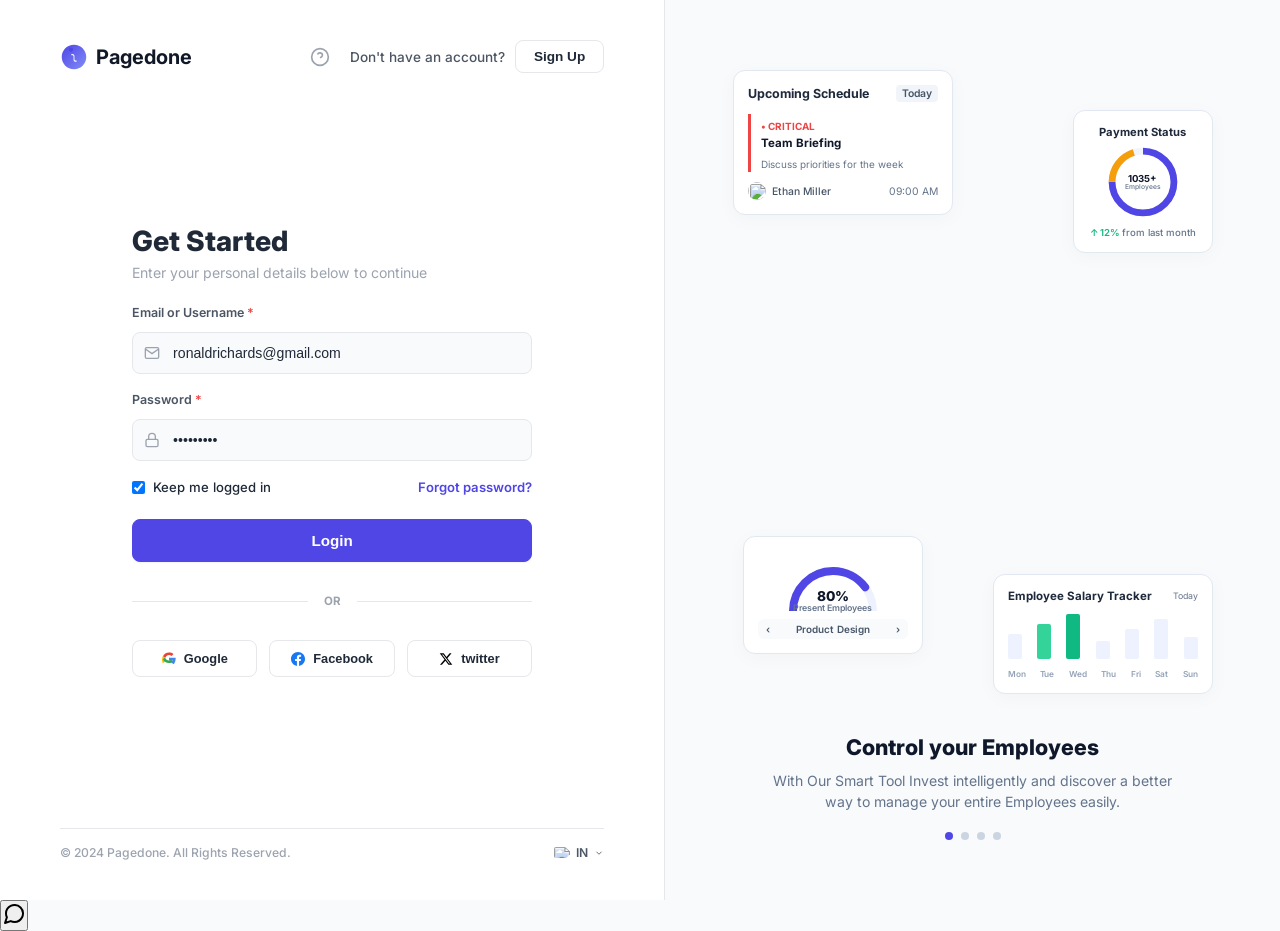
==== commit a4481bb5: "Implement AI HR Assistant feature using Gemini SDK and custom frontend UI" ====
--- a/frontend/index.html
+++ b/frontend/index.html
@@ -414,10 +414,13 @@
       <!-- Topbar Header -->
       <header class="topbar">
         <div class="topbar-left">
-          <h2 class="welcome-text">Welcome back, <span class="highlight-name">Ronald!</span></h2>
-          <nav class="breadcrumb" id="breadcrumbNav">
-            <a href="#" class="breadcrumb-item">Home</a>
-          </nav>
+          <img class="mobile-avatar" src="https://images.unsplash.com/photo-1534528741775-53994a69daeb?auto=format&fit=crop&q=80&w=100" alt="Ronald">
+          <div>
+            <h2 class="welcome-text">Welcome back,<br><span class="highlight-name">Ronald!</span></h2>
+            <nav class="breadcrumb" id="breadcrumbNav">
+              <a href="#" class="breadcrumb-item">Home</a>
+            </nav>
+          </div>
         </div>
         <div class="topbar-right">
           <div class="search-container">
@@ -2358,6 +2361,52 @@
     </div>
   </div>
 
+  <!-- Mobile Bottom Navigation -->
+  <nav class="mobile-bottom-nav">
+    <button class="mobile-nav-btn active" data-target="dashboardView">
+      <svg width="24" height="24" viewBox="0 0 24 24" fill="none" stroke="currentColor" stroke-width="2" stroke-linecap="round" stroke-linejoin="round"><rect x="3" y="3" width="7" height="9"></rect><rect x="14" y="3" width="7" height="5"></rect><rect x="14" y="12" width="7" height="9"></rect><rect x="3" y="16" width="7" height="5"></rect></svg>
+      <span>Dashboard</span>
+    </button>
+    <button class="mobile-nav-btn" data-target="employeesView">
+      <svg width="24" height="24" viewBox="0 0 24 24" fill="none" stroke="currentColor" stroke-width="2" stroke-linecap="round" stroke-linejoin="round"><path d="M17 21v-2a4 4 0 0 0-4-4H5a4 4 0 0 0-4 4v2"></path><circle cx="9" cy="7" r="4"></circle><path d="M23 21v-2a4 4 0 0 0-3-3.87"></path><path d="M16 3.13a4 4 0 0 1 0 7.75"></path></svg>
+      <span>Employees</span>
+    </button>
+    <button class="mobile-nav-btn" data-target="calendarView">
+      <svg width="24" height="24" viewBox="0 0 24 24" fill="none" stroke="currentColor" stroke-width="2" stroke-linecap="round" stroke-linejoin="round"><rect x="3" y="4" width="18" height="18" rx="2" ry="2"></rect><line x1="16" y1="2" x2="16" y2="6"></line><line x1="8" y1="2" x2="8" y2="6"></line><line x1="3" y1="10" x2="21" y2="10"></line></svg>
+      <span>Calendar</span>
+    </button>
+    <button class="mobile-nav-btn" data-target="settingsView">
+      <svg width="24" height="24" viewBox="0 0 24 24" fill="none" stroke="currentColor" stroke-width="2" stroke-linecap="round" stroke-linejoin="round"><circle cx="12" cy="12" r="1"></circle><circle cx="19" cy="12" r="1"></circle><circle cx="5" cy="12" r="1"></circle></svg>
+      <span>More</span>
+    </button>
+  </nav>
+
+  <!-- AI Assistant Chat Widget -->
+  <button id="aiChatToggle" class="ai-chat-toggle" aria-label="Open AI Assistant">
+    <svg width="24" height="24" viewBox="0 0 24 24" fill="none" stroke="currentColor" stroke-width="2" stroke-linecap="round" stroke-linejoin="round"><path d="M21 11.5a8.38 8.38 0 0 1-.9 3.8 8.5 8.5 0 0 1-7.6 4.7 8.38 8.38 0 0 1-3.8-.9L3 21l1.9-5.7a8.38 8.38 0 0 1-.9-3.8 8.5 8.5 0 0 1 4.7-7.6 8.38 8.38 0 0 1 3.8-.9h.5a8.48 8.48 0 0 1 8 8v.5z"></path></svg>
+  </button>
+  
+  <div id="aiChatModal" class="ai-chat-modal hidden">
+    <div class="ai-chat-header">
+      <div class="ai-header-info">
+        <div class="ai-avatar">AI</div>
+        <span>HR Assistant</span>
+      </div>
+      <button id="closeAiChatBtn" class="close-btn">&times;</button>
+    </div>
+    <div class="ai-chat-body" id="aiChatBody">
+      <div class="ai-message assistant-msg">
+        Hi there! I'm the HRMS Assistant. How can I help you today?
+      </div>
+    </div>
+    <div class="ai-chat-footer">
+      <input type="text" id="aiChatInput" placeholder="Ask about policies, attendance..." autocomplete="off">
+      <button id="sendAiChatBtn" class="send-btn">
+        <svg width="18" height="18" viewBox="0 0 24 24" fill="none" stroke="currentColor" stroke-width="2"><line x1="22" y1="2" x2="11" y2="13"></line><polygon points="22 2 15 22 11 13 2 9 22 2"></polygon></svg>
+      </button>
+    </div>
+  </div>
+
   <script src="js/main.js"></script>
 </body>
 </html>
--- a/frontend/css/styles.css
+++ b/frontend/css/styles.css
@@ -1645,3 +1645,307 @@
   border-color: var(--primary) !important;
   background: var(--primary-light) !important;
 }
+
+/* Mobile Bottom Nav Hidden on Desktop */
+.mobile-bottom-nav, .mobile-avatar {
+  display: none;
+}
+
+/* Mobile Responsiveness Fixes */
+@media (max-width: 768px) {
+  /* Login Page Fixes */
+  #loginPageView {
+    flex-direction: column !important;
+  }
+  #loginPageView > div:first-child {
+    min-width: 100% !important;
+    padding: 24px 20px !important;
+  }
+  #loginPageView > div:last-child {
+    display: none !important;
+  }
+
+  /* Dashboard Layout Fixes */
+  .app-container {
+    flex-direction: column !important;
+    padding-bottom: 70px !important; /* Space for bottom nav */
+  }
+  .sidebar {
+    display: none !important; /* Completely hide desktop sidebar on mobile */
+  }
+  
+  /* Make stats cards a 2x2 grid */
+  .stats-card-grid {
+    display: grid !important;
+    grid-template-columns: 1fr 1fr !important;
+    gap: 12px !important;
+  }
+  .stat-card {
+    min-width: 0 !important; /* Prevent flex overflow */
+  }
+
+  /* Mobile Topbar Fixes */
+  .topbar {
+    padding: 15px !important;
+    border-bottom: none !important;
+  }
+  .mobile-avatar {
+    display: block !important;
+    width: 40px;
+    height: 40px;
+    border-radius: 50%;
+    object-fit: cover;
+    margin-right: 12px;
+  }
+  .topbar-left {
+    display: flex !important;
+    flex-direction: row !important;
+    align-items: center !important;
+  }
+  .breadcrumb {
+    display: none !important;
+  }
+  .welcome-text {
+    font-size: 1.1rem !important;
+    line-height: 1.2 !important;
+  }
+  .topbar-right .search-container,
+  .topbar-right .attendance-btn,
+  .topbar-right .add-btn {
+    display: none !important;
+  }
+  
+  /* Mobile Bottom Navigation */
+  .mobile-bottom-nav {
+    display: flex;
+    justify-content: space-around;
+    align-items: center;
+    position: fixed;
+    bottom: 0;
+    left: 0;
+    width: 100%;
+    height: 70px;
+    background: white;
+    border-top: 1px solid var(--border);
+    z-index: 1000;
+    box-shadow: 0 -4px 20px rgba(0, 0, 0, 0.05);
+    border-radius: 24px 24px 0 0;
+  }
+  
+  .mobile-nav-btn {
+    display: flex;
+    flex-direction: column;
+    align-items: center;
+    justify-content: center;
+    gap: 4px;
+    background: transparent;
+    border: none;
+    color: var(--text-muted);
+    font-size: 0.65rem;
+    font-weight: 600;
+    cursor: pointer;
+    width: 25%;
+    height: 100%;
+    transition: all 0.2s ease;
+  }
+  
+  .mobile-nav-btn.active {
+    color: var(--primary);
+  }
+  
+  .mobile-nav-btn svg {
+    transition: transform 0.2s ease;
+  }
+  
+  .mobile-nav-btn.active svg {
+    transform: translateY(-2px);
+    stroke-width: 2.5;
+  }
+
+  /* --- AI Assistant Chat Styles --- */
+  .ai-chat-toggle {
+    position: fixed;
+    bottom: 24px;
+    right: 24px;
+    width: 56px;
+    height: 56px;
+    border-radius: 50%;
+    background: var(--primary);
+    color: white;
+    border: none;
+    box-shadow: 0 4px 12px rgba(79, 70, 229, 0.4);
+    cursor: pointer;
+    display: flex;
+    align-items: center;
+    justify-content: center;
+    z-index: 9999;
+    transition: transform 0.2s, box-shadow 0.2s;
+  }
+  .ai-chat-toggle:hover {
+    transform: scale(1.05);
+    box-shadow: 0 6px 16px rgba(79, 70, 229, 0.5);
+  }
+
+  .ai-chat-modal {
+    position: fixed;
+    bottom: 90px;
+    right: 24px;
+    width: 350px;
+    height: 500px;
+    background: white;
+    border-radius: 16px;
+    box-shadow: 0 8px 32px rgba(0, 0, 0, 0.12);
+    display: flex;
+    flex-direction: column;
+    z-index: 9999;
+    overflow: hidden;
+    border: 1px solid var(--border);
+    transition: opacity 0.3s, transform 0.3s;
+    transform-origin: bottom right;
+  }
+  .ai-chat-modal.hidden {
+    opacity: 0;
+    pointer-events: none;
+    transform: scale(0.9);
+  }
+
+  .ai-chat-header {
+    padding: 16px;
+    background: var(--primary);
+    color: white;
+    display: flex;
+    justify-content: space-between;
+    align-items: center;
+  }
+  .ai-header-info {
+    display: flex;
+    align-items: center;
+    gap: 12px;
+    font-weight: 600;
+  }
+  .ai-avatar {
+    width: 32px;
+    height: 32px;
+    background: rgba(255, 255, 255, 0.2);
+    border-radius: 50%;
+    display: flex;
+    align-items: center;
+    justify-content: center;
+    font-size: 0.8rem;
+  }
+  .close-btn {
+    background: none;
+    border: none;
+    color: white;
+    font-size: 1.5rem;
+    cursor: pointer;
+    opacity: 0.8;
+  }
+  .close-btn:hover {
+    opacity: 1;
+  }
+
+  .ai-chat-body {
+    flex: 1;
+    padding: 16px;
+    overflow-y: auto;
+    display: flex;
+    flex-direction: column;
+    gap: 12px;
+    background: #F8FAFC;
+  }
+  .ai-message {
+    max-width: 85%;
+    padding: 12px 16px;
+    border-radius: 16px;
+    font-size: 0.9rem;
+    line-height: 1.4;
+  }
+  .assistant-msg {
+    background: white;
+    border: 1px solid var(--border);
+    color: var(--text-dark);
+    align-self: flex-start;
+    border-bottom-left-radius: 4px;
+  }
+  .user-msg {
+    background: var(--primary);
+    color: white;
+    align-self: flex-end;
+    border-bottom-right-radius: 4px;
+  }
+
+  .ai-chat-footer {
+    padding: 12px;
+    background: white;
+    border-top: 1px solid var(--border);
+    display: flex;
+    gap: 8px;
+  }
+  #aiChatInput {
+    flex: 1;
+    padding: 10px 16px;
+    border: 1px solid var(--border);
+    border-radius: 20px;
+    outline: none;
+    font-size: 0.9rem;
+  }
+  #aiChatInput:focus {
+    border-color: var(--primary);
+  }
+  .send-btn {
+    width: 40px;
+    height: 40px;
+    border-radius: 50%;
+    background: var(--primary);
+    color: white;
+    border: none;
+    cursor: pointer;
+    display: flex;
+    align-items: center;
+    justify-content: center;
+  }
+  .send-btn:hover {
+    background: #4338CA;
+  }
+  
+  @media (max-width: 768px) {
+    .ai-chat-toggle {
+      bottom: 90px; /* Above bottom nav */
+    }
+    .ai-chat-modal {
+      bottom: 160px;
+      right: 12px;
+      width: calc(100% - 24px);
+    }
+  }
+  .sidebar-nav {
+    display: flex !important;
+    flex-direction: row !important;
+    overflow-x: auto !important;
+    padding: 10px !important;
+  }
+  .nav-item {
+    margin-bottom: 0 !important;
+    margin-right: 10px !important;
+    white-space: nowrap !important;
+  }
+  .main-content {
+    width: 100% !important;
+    padding: 15px !important;
+    overflow-x: hidden !important;
+  }
+  
+  /* Tables and Grids */
+  .employees-table-container {
+    overflow-x: auto !important;
+  }
+  .metrics-grid {
+    grid-template-columns: 1fr !important;
+  }
+  .page-header {
+    flex-direction: column !important;
+    align-items: flex-start !important;
+    gap: 15px !important;
+  }
+}
